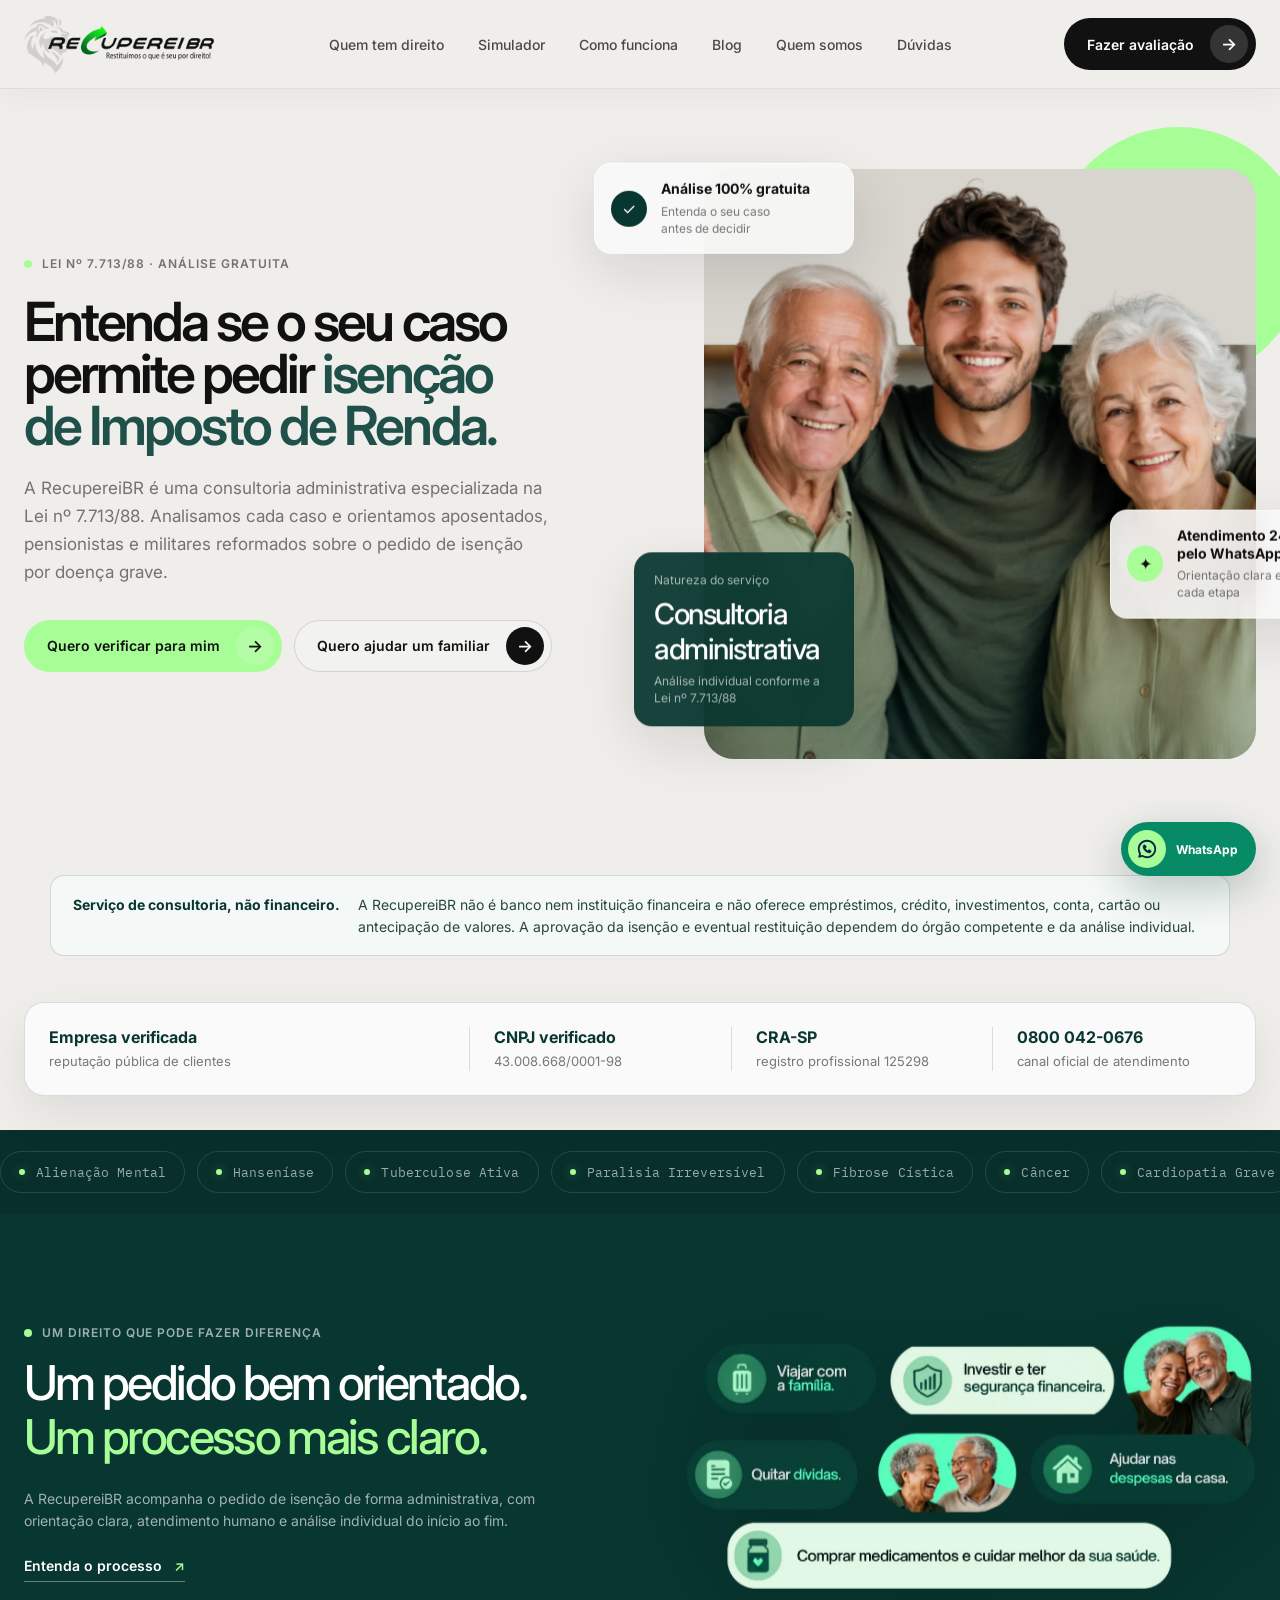
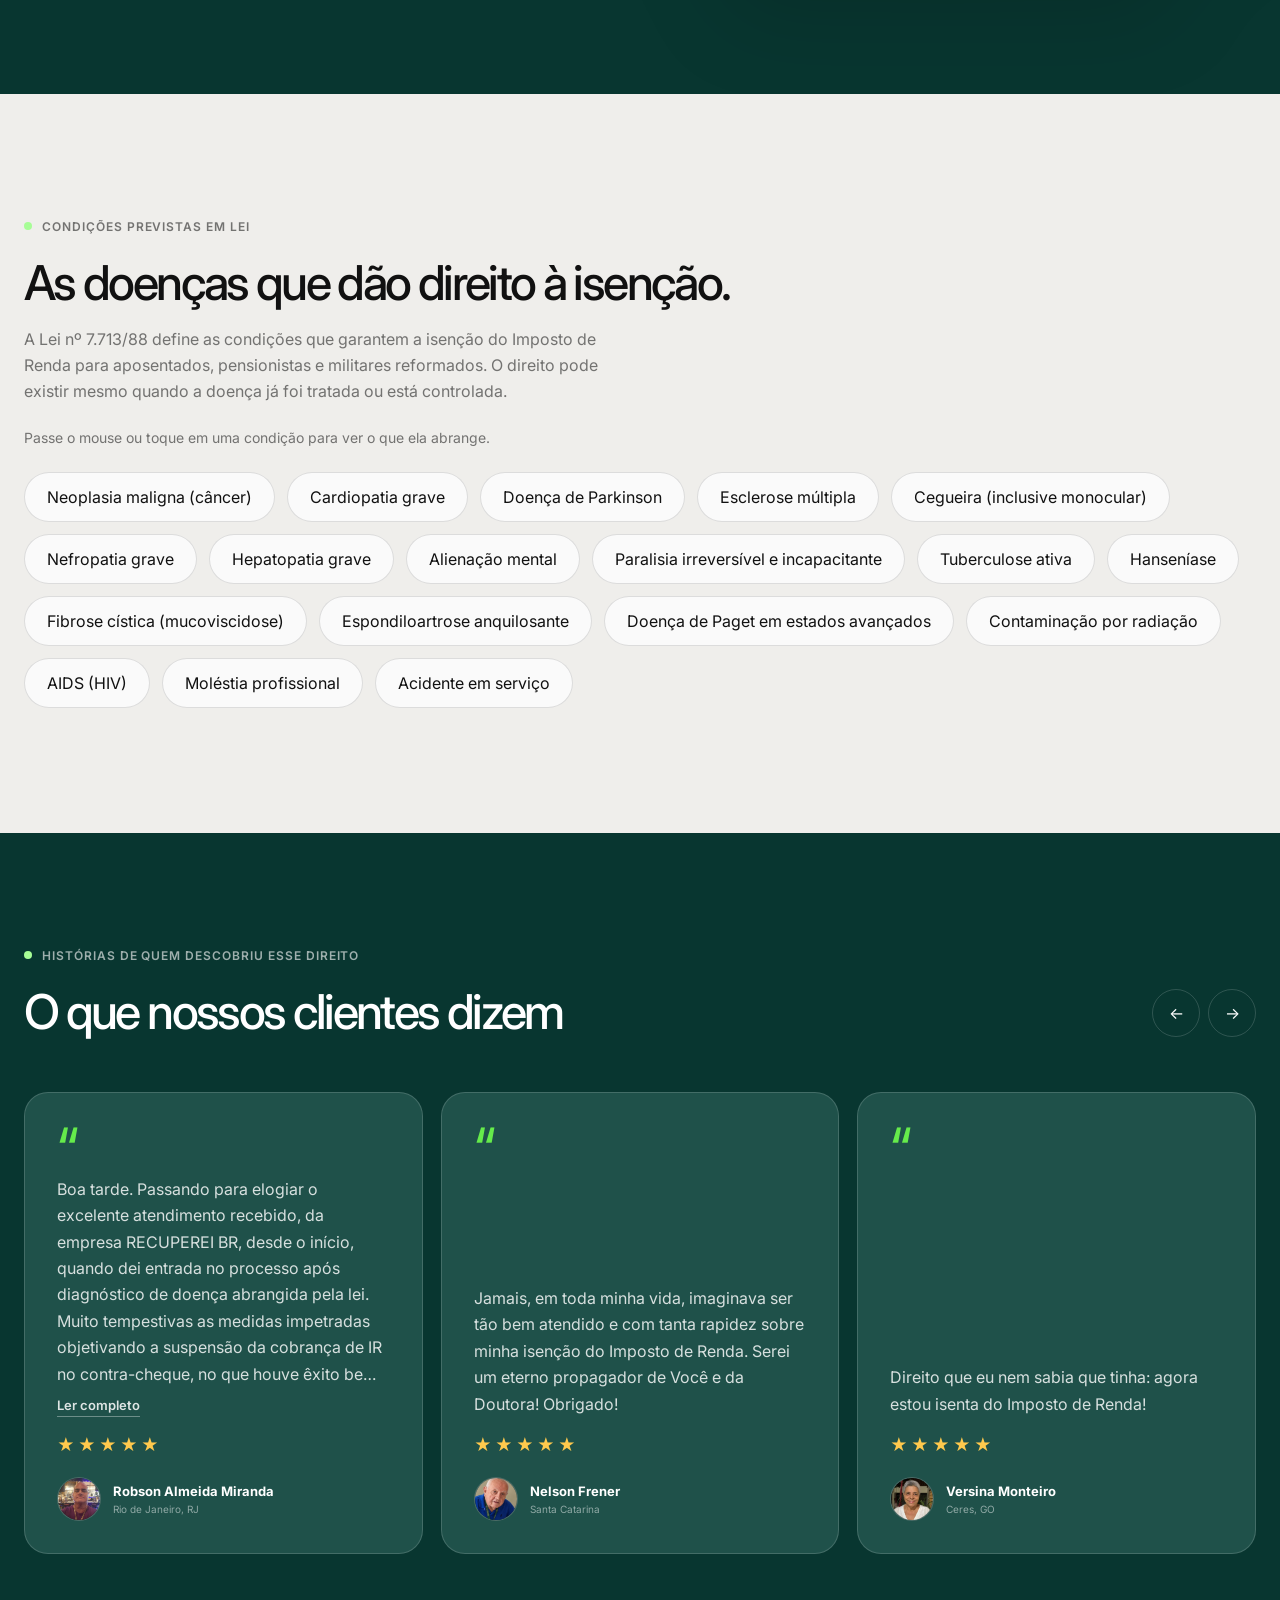
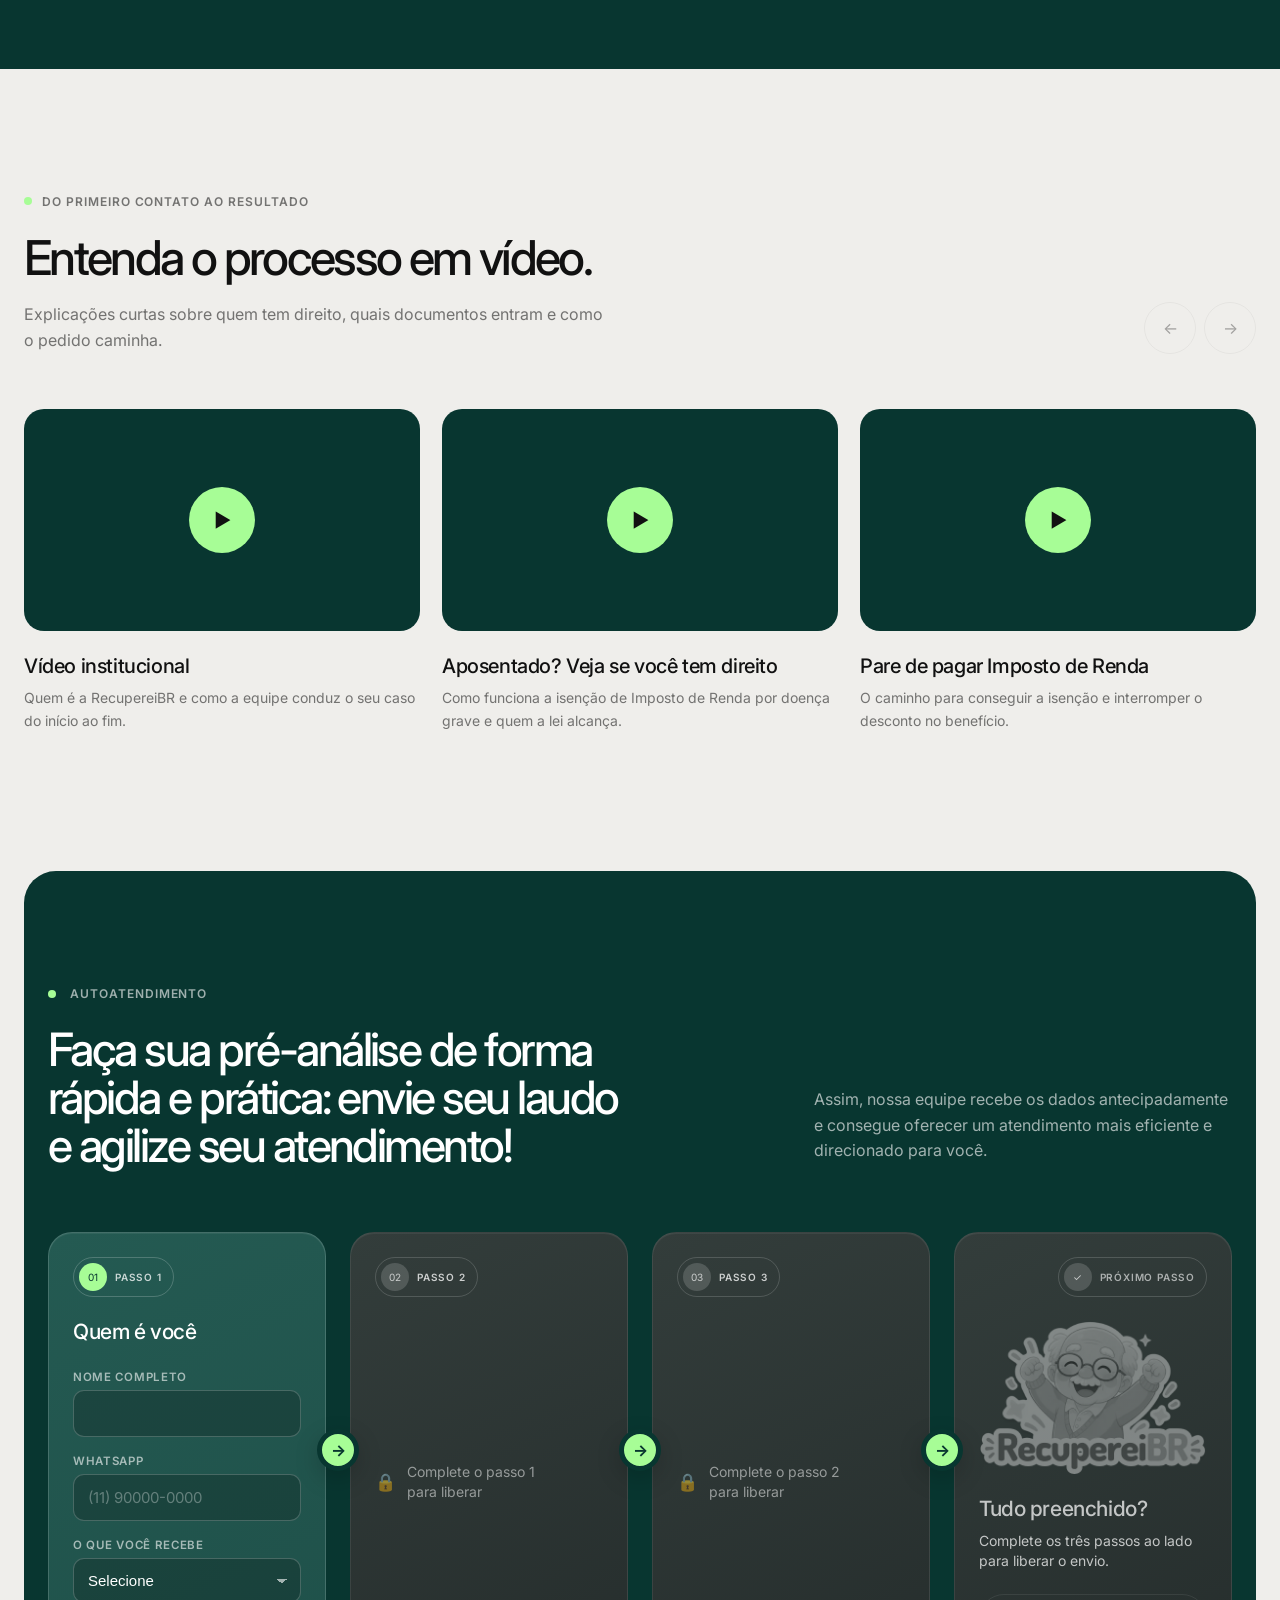
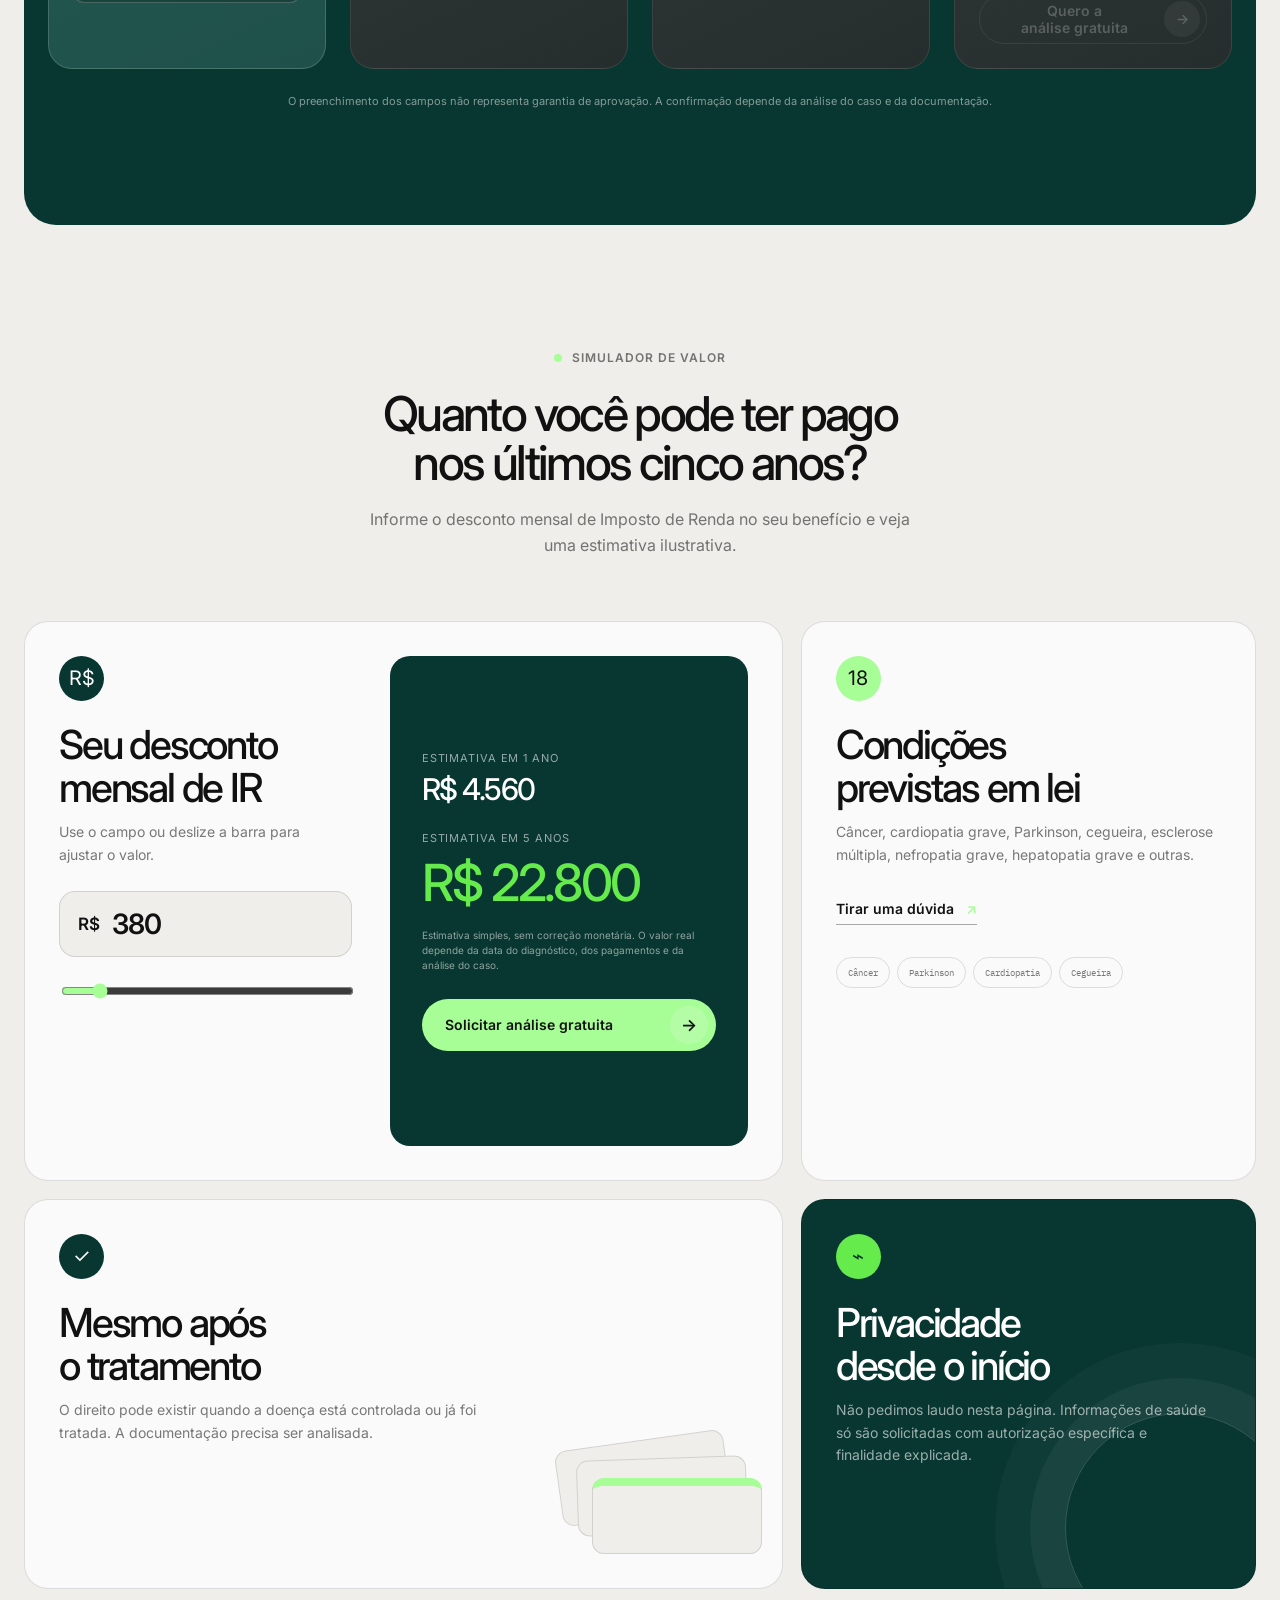
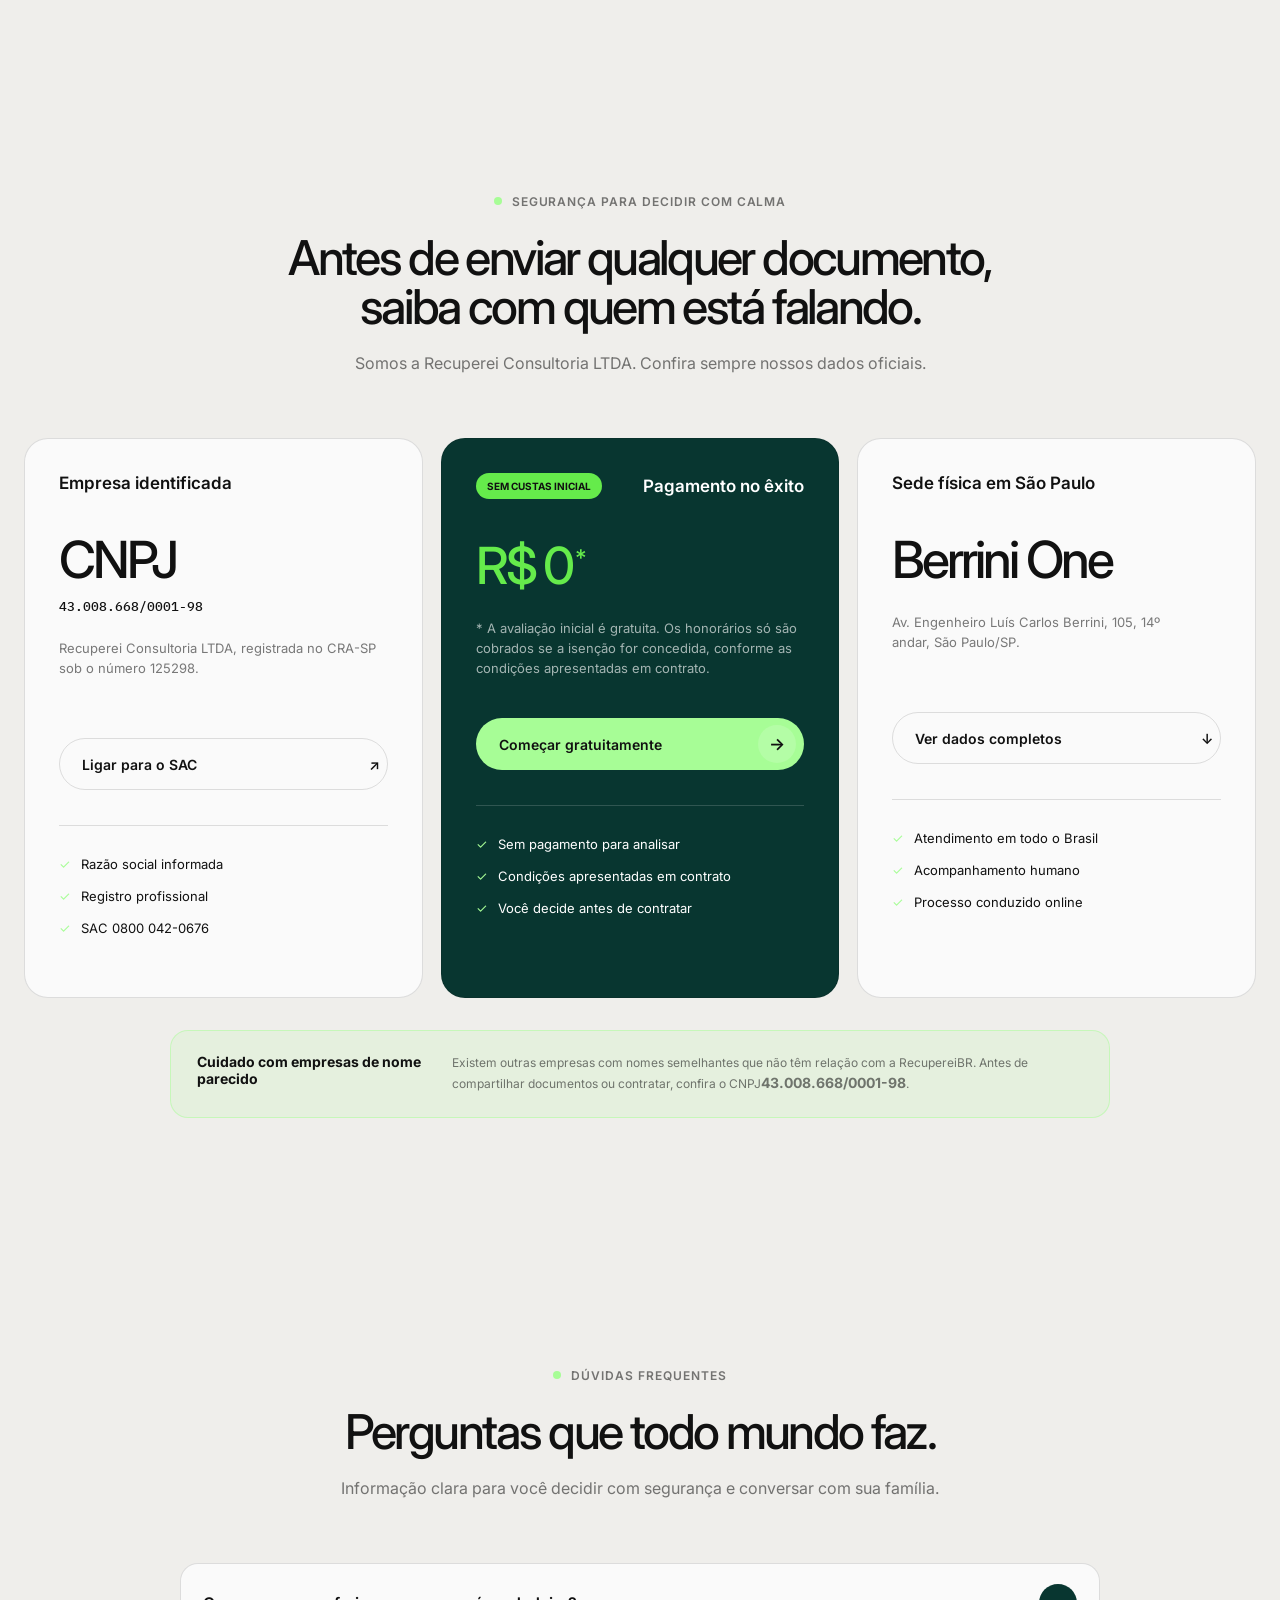
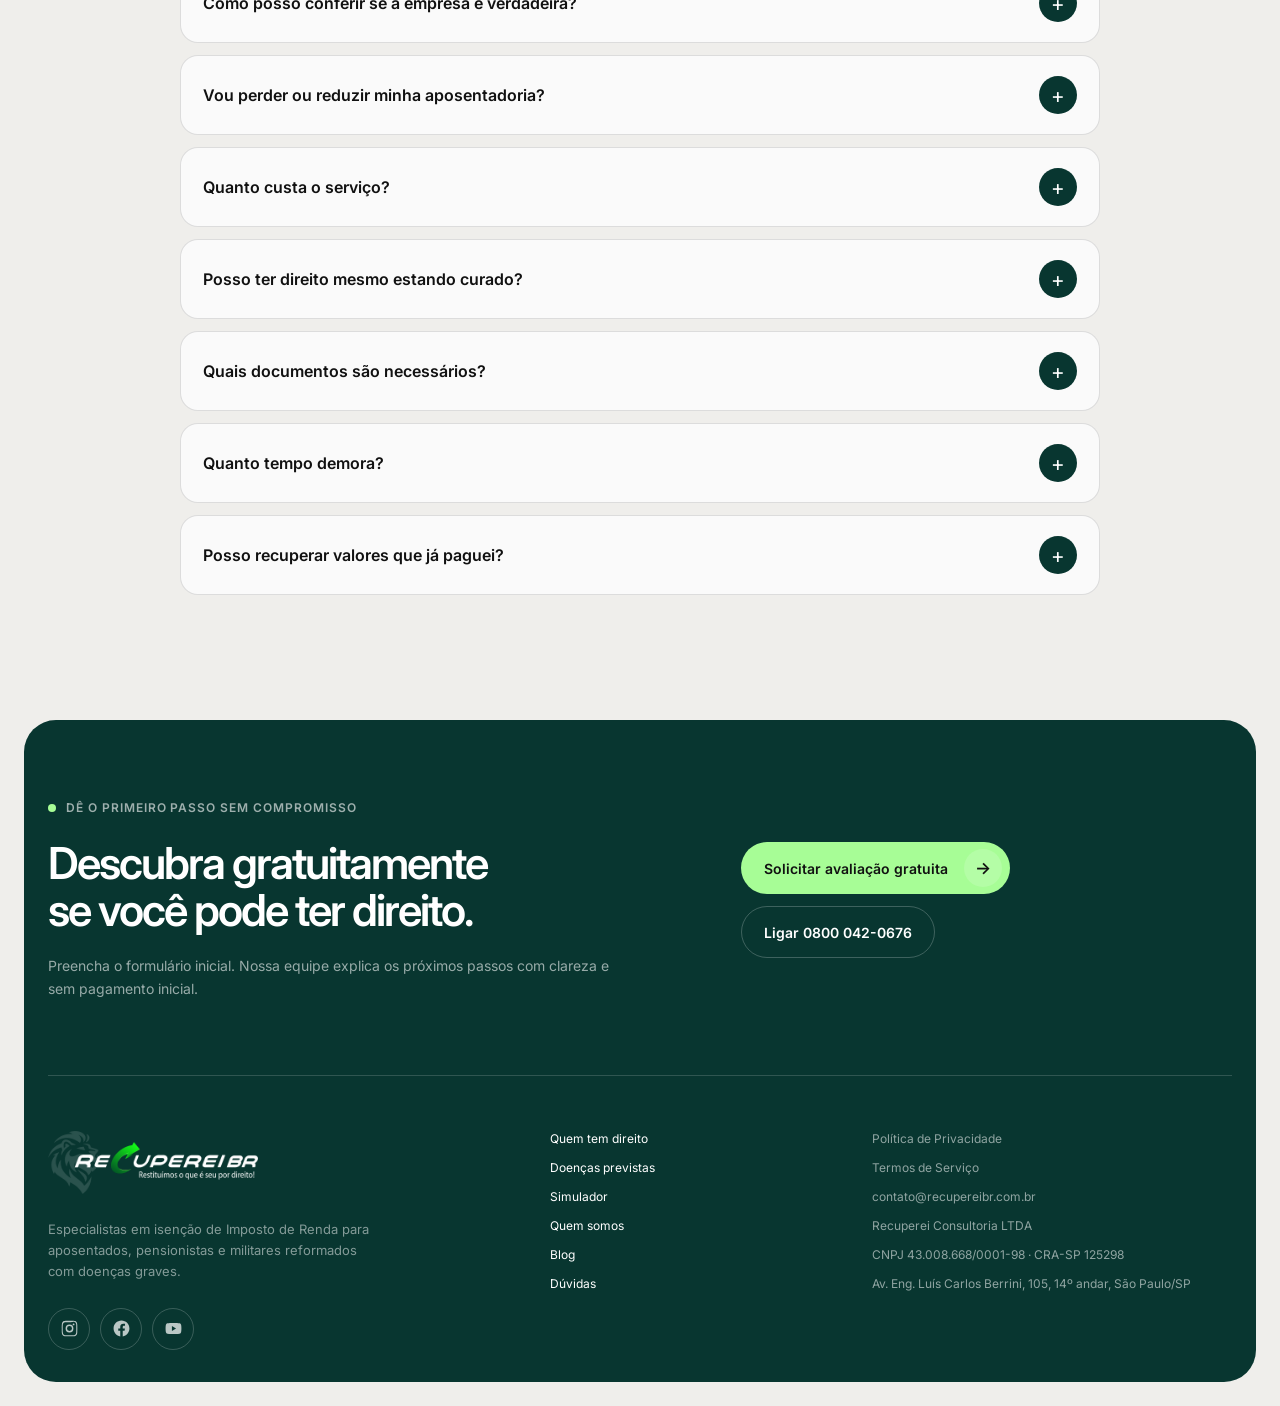
==== index.html @ dd057a46 "Valida anexos do pre-atendimento" ====
<!DOCTYPE html>
<html lang="pt-BR">
<head>
  <meta charset="UTF-8">
  <meta name="viewport" content="width=device-width, initial-scale=1.0">
  <meta name="description" content="Consultoria administrativa especializada na análise e condução de pedidos de isenção de Imposto de Renda por doença grave, conforme a Lei nº 7.713/88.">
  <title>RecupereiBR | Isenção de Imposto de Renda por doença grave</title>
  <script src="tracking.js"></script>
  <link rel="canonical" href="https://recupereibr.com.br/">
  <link rel="icon" href="favicon.ico" sizes="any">
  <link rel="icon" type="image/png" href="assets/favicon-512.png" sizes="512x512">
  <link rel="apple-touch-icon" href="assets/apple-touch-icon.png">
  <meta name="theme-color" content="#083630">
  <link rel="preconnect" href="https://fonts.googleapis.com">
  <link rel="preconnect" href="https://fonts.gstatic.com" crossorigin>
  <link href="https://fonts.googleapis.com/css2?family=IBM+Plex+Mono:wght@400;500&amp;family=Inter:wght@400;500;600;700&amp;display=swap" rel="stylesheet">
  <link rel="stylesheet" href="advisora.css">
  <link rel="stylesheet" href="efeitos.css">
  <link rel="stylesheet" href="footer.css">
  <script type="application/ld+json">
  {
    "@context": "https://schema.org",
    "@type": "ProfessionalService",
    "name": "RecupereiBR",
    "legalName": "Recuperei Consultoria LTDA",
    "url": "https://recupereibr.com.br/",
    "logo": "https://recupereibr.com.br/assets/recupereibr-logo.png",
    "description": "Consultoria administrativa especializada na análise e condução de pedidos de isenção de Imposto de Renda por doença grave.",
    "taxID": "43.008.668/0001-98",
    "telephone": "+55 800 042 0676",
    "email": "contato@recupereibr.com.br",
    "serviceType": "Consultoria administrativa para isenção tributária",
    "areaServed": "BR"
  }
  </script>
</head>
<body>
  <noscript><img height="1" width="1" style="display:none" alt=""
    src="https://www.facebook.com/tr?id=1069596948024447&amp;ev=PageView&amp;noscript=1"></noscript>
  <a class="skip-link" href="#conteudo">Pular para o conteúdo</a>

  <header class="site-header">
    <div class="nav-wrap">
      <a class="brand" href="#conteudo" aria-label="RecupereiBR, página inicial">
        <img class="header-logo" src="assets/recupereibr-logo.png" alt="RecupereiBR">
      </a>

      <button class="menu-button" type="button" aria-label="Abrir menu" aria-expanded="false" aria-controls="main-nav">
        <span></span><span></span>
      </button>

      <nav class="main-nav" id="main-nav" aria-label="Navegação principal">
        <a href="#direito">Quem tem direito</a>
        <a href="#simulador">Simulador</a>
        <a href="#como-funciona">Como funciona</a>
        <a href="/blog">Blog</a>
        <a href="/quem-somos">Quem somos</a>
        <a href="#faq">Dúvidas</a>
      </nav>

      <a class="button button-dark nav-cta" href="/avaliacao" data-track="cta_header">
        Fazer avaliação
        <span class="button-dot" aria-hidden="true">→</span>
      </a>
    </div>
  </header>

  <main id="conteudo">
    <section class="hero">
      <div class="hero-copy reveal" data-reveal-stagger style="--reveal-step:110ms">
        <p class="eyebrow"><span></span> Lei nº 7.713/88 · Análise gratuita</p>
        <h1>Entenda se o seu caso permite pedir <em>isenção de Imposto de Renda.</em></h1>
        <p class="hero-lead">A RecupereiBR é uma consultoria administrativa especializada na Lei nº 7.713/88. Analisamos cada caso e orientamos aposentados, pensionistas e militares reformados sobre o pedido de isenção por doença grave.</p>

        <div class="hero-actions">
          <a class="button button-orange" href="/avaliacao?origem=hero_titular" data-track="cta_hero_titular">
            Quero verificar para mim
            <span class="button-dot" aria-hidden="true">→</span>
          </a>
          <a class="button button-ghost" href="/simulacao" data-track="cta_hero_familiar">
            Quero ajudar um familiar
            <span class="button-dot dark" aria-hidden="true">→</span>
          </a>
        </div>
      </div>

      <div class="hero-visual reveal" data-reveal="right">
        <div class="orange-orbit" aria-hidden="true"></div>
        <div class="hero-photo">
          <img class="hero-family-photo" src="assets/hero-familia.webp" alt="Casal de idosos sorrindo ao lado de um familiar">
        </div>

        <div class="float-card analytics-card" data-parallax="-22">
          <span class="float-icon">✓</span>
          <div>
            <strong>Análise 100% gratuita</strong>
            <small>Entenda o seu caso antes de decidir</small>
          </div>
        </div>

        <div class="float-card transformation-card" data-parallax="26">
          <span class="float-icon orange">✦</span>
          <div>
            <strong>Atendimento 24h pelo WhatsApp</strong>
            <small>Orientação clara em cada etapa</small>
          </div>
        </div>

        <div class="expense-card hero-estimate-card" data-parallax="-16">
          <span class="estimate-label">Natureza do serviço</span>
          <strong>Consultoria administrativa</strong>
          <small>Análise individual conforme a Lei nº 7.713/88</small>
        </div>
      </div>
    </section>

    <aside class="service-clarification" aria-label="Esclarecimento sobre a natureza do serviço">
      <strong>Serviço de consultoria, não financeiro.</strong>
      <span>A RecupereiBR não é banco nem instituição financeira e não oferece empréstimos, crédito, investimentos, conta, cartão ou antecipação de valores. A aprovação da isenção e eventual restituição dependem do órgão competente e da análise individual.</span>
    </aside>

    <section class="home-trust-strip" aria-label="Segurança e condições do atendimento" data-reveal-stagger style="--reveal-step:80ms">
      <article class="trust-seal">
        <div class="trust-seal-copy">
          <strong>Empresa verificada</strong>
          <span>reputação pública de clientes</span>
        </div>
        <div id="ra-verified-seal"><script type="text/javascript" id="ra-embed-verified-seal" src="https://s3.amazonaws.com/raichu-beta/ra-verified/bundle.js" data-id="MTY2MTAzNjpyZWN1cGVyZWktYnI=" data-target="ra-verified-seal" data-model="horizontal_3"></script></div>
      </article>
      <article><strong>CNPJ verificado</strong><span>43.008.668/0001-98</span></article>
      <article><strong>CRA-SP</strong><span>registro profissional 125298</span></article>
      <article><strong>0800 042-0676</strong><span>canal oficial de atendimento</span></article>
    </section>

    <section class="condition-ticker" aria-label="Exemplos de condições previstas em lei">
      <div class="condition-ticker-track">
        <div class="condition-ticker-group" role="list">
          <span role="listitem">Alienação Mental</span>
          <span role="listitem">Hanseníase</span>
          <span role="listitem">Tuberculose Ativa</span>
          <span role="listitem">Paralisia Irreversível</span>
          <span role="listitem">Fibrose Cística</span>
          <span role="listitem">Câncer</span>
          <span role="listitem">Cardiopatia Grave</span>
          <span role="listitem">Parkinson</span>
          <span role="listitem">Cegueira</span>
          <span role="listitem">Esclerose Múltipla</span>
          <span role="listitem">Nefropatia Grave</span>
          <span role="listitem">Hepatopatia Grave</span>
          <span role="listitem">e outras condições previstas em lei</span>
        </div>
        <div class="condition-ticker-group" aria-hidden="true">
          <span>Alienação Mental</span>
          <span>Hanseníase</span>
          <span>Tuberculose Ativa</span>
          <span>Paralisia Irreversível</span>
          <span>Fibrose Cística</span>
          <span>Câncer</span>
          <span>Cardiopatia Grave</span>
          <span>Parkinson</span>
          <span>Cegueira</span>
          <span>Esclerose Múltipla</span>
          <span>Nefropatia Grave</span>
          <span>Hepatopatia Grave</span>
          <span>e outras condições previstas em lei</span>
        </div>
      </div>
    </section>

    <section class="statement" id="sobre">
      <div class="statement-copy reveal" data-reveal="left">
        <p class="eyebrow eyebrow-light"><span></span> Um direito que pode fazer diferença</p>
        <h2>Um pedido bem orientado.<br><em>Um processo mais claro.</em></h2>
        <p>A RecupereiBR acompanha o pedido de isenção de forma administrativa, com orientação clara, atendimento humano e análise individual do início ao fim.</p>
        <a class="text-link light" href="#como-funciona">Entenda o processo <span>↗</span></a>
      </div>
      <div class="statement-collage reveal" data-reveal="right">
        <img class="statement-feature-art" data-parallax="16" src="assets/beneficios-isencao.webp" alt="Ilustração sobre qualidade de vida e apoio à família após o reconhecimento do direito à isenção">
      </div>
    </section>

    <section class="section conditions-section" id="doencas">
      <div class="section-heading reveal" data-reveal="blur">
        <p class="eyebrow"><span></span> Condições previstas em lei</p>
        <h2>As doenças que dão direito à&nbsp;isenção.</h2>
        <p>A Lei nº 7.713/88 define as condições que garantem a isenção do Imposto de Renda para aposentados, pensionistas e militares reformados. O direito pode existir mesmo quando a doença já foi tratada ou está controlada.</p>
      </div>

      <p class="condition-pills-hint">Passe o mouse ou toque em uma condição para ver o que ela abrange.</p>

      <ul class="condition-pills reveal" data-reveal-stagger="scale" style="--reveal-step:38ms">
        <li>
          <button class="condition-pill" type="button" aria-describedby="cond-cancer">Neoplasia maligna (câncer)</button>
          <span class="condition-tip" id="cond-cancer" role="tooltip">Crescimento anormal de células com potencial de se espalhar pelo corpo. Mesmo com a doença controlada ou já curada pode haver direito à isenção (Súmula 587 do STJ).</span>
        </li>
        <li>
          <button class="condition-pill" type="button" aria-describedby="cond-cardiopatia">Cardiopatia grave</button>
          <span class="condition-tip" id="cond-cardiopatia" role="tooltip">Doença que reduz a capacidade funcional do coração. Entram casos como infarto, insuficiência cardíaca graus III e IV, doença isquêmica (CID I25), marca-passo, stent e ponte de safena ou mamária.</span>
        </li>
        <li>
          <button class="condition-pill" type="button" aria-describedby="cond-parkinson">Doença de Parkinson</button>
          <span class="condition-tip" id="cond-parkinson" role="tooltip">Distúrbio do sistema nervoso central que afeta o movimento, com tremores em repouso, rigidez muscular e lentidão dos movimentos (CID G20).</span>
        </li>
        <li>
          <button class="condition-pill" type="button" aria-describedby="cond-esclerose">Esclerose múltipla</button>
          <span class="condition-tip" id="cond-esclerose" role="tooltip">Doença autoimune que destrói a mielina do sistema nervoso central, causando fraqueza, dormência, problemas de visão e dificuldade de coordenação.</span>
        </li>
        <li>
          <button class="condition-pill" type="button" aria-describedby="cond-cegueira">Cegueira (inclusive monocular)</button>
          <span class="condition-tip" id="cond-cegueira" role="tooltip">Perda total da visão em um ou nos dois olhos. A lei considera cegueira a visão com até 5% de funcionalidade — acuidade visual 20/400 ou CID H54.4.</span>
        </li>
        <li>
          <button class="condition-pill" type="button" aria-describedby="cond-nefropatia">Nefropatia grave</button>
          <span class="condition-tip" id="cond-nefropatia" role="tooltip">Doença renal que leva de forma irreversível à insuficiência dos rins, com incapacidade para o trabalho ou risco de vida (CID N18). Quem faz hemodiálise se enquadra de forma objetiva.</span>
        </li>
        <li>
          <button class="condition-pill" type="button" aria-describedby="cond-hepatopatia">Hepatopatia grave</button>
          <span class="condition-tip" id="cond-hepatopatia" role="tooltip">Doença grave do fígado, que pode vir de hepatite, cirrose ou câncer hepático. Os diagnósticos contemplados são cirrose e hepatite C.</span>
        </li>
        <li>
          <button class="condition-pill" type="button" aria-describedby="cond-alienacao">Alienação mental</button>
          <span class="condition-tip" id="cond-alienacao" role="tooltip">Estado mental decorrente de doença psíquica que deteriora os processos cognitivos a ponto de a pessoa não conseguir gerir a própria vida (CID F29). Pode abranger Alzheimer, demência e esquizofrenia.</span>
        </li>
        <li>
          <button class="condition-pill" type="button" aria-describedby="cond-paralisia">Paralisia irreversível e incapacitante</button>
          <span class="condition-tip" id="cond-paralisia" role="tooltip">Perda permanente do movimento de partes do corpo, incluindo amputação, paraplegia e tetraplegia. É preciso laudo que ateste a incapacidade permanente e a irreversibilidade da lesão.</span>
        </li>
        <li>
          <button class="condition-pill" type="button" aria-describedby="cond-tuberculose">Tuberculose ativa</button>
          <span class="condition-tip" id="cond-tuberculose" role="tooltip">Infecção bacteriana que atinge principalmente os pulmões, mas também gânglios e pleura. A lei considera apenas enquanto a doença está ativa e transmissível.</span>
        </li>
        <li>
          <button class="condition-pill" type="button" aria-describedby="cond-hanseniase">Hanseníase</button>
          <span class="condition-tip" id="cond-hanseniase" role="tooltip">Doença infecciosa crônica que afeta a pele e os nervos periféricos, com perda de sensibilidade e deformidades (CID A30). Precisa estar ativa: casos já curados não se enquadram.</span>
        </li>
        <li>
          <button class="condition-pill" type="button" aria-describedby="cond-fibrose">Fibrose cística (mucoviscidose)</button>
          <span class="condition-tip" id="cond-fibrose" role="tooltip">Doença genética que produz secreções espessas nos pulmões e no pâncreas, com tosse crônica, infecções respiratórias e dificuldade para ganhar peso.</span>
        </li>
        <li>
          <button class="condition-pill" type="button" aria-describedby="cond-espondilo">Espondiloartrose anquilosante</button>
          <span class="condition-tip" id="cond-espondilo" role="tooltip">Doença inflamatória crônica que funde as articulações da coluna, com dor nas costas, rigidez matinal e perda de mobilidade (CID M45). Precisa ser anquilosante para se enquadrar.</span>
        </li>
        <li>
          <button class="condition-pill" type="button" aria-describedby="cond-paget">Doença de Paget em estados avançados</button>
          <span class="condition-tip" id="cond-paget" role="tooltip">Remodelação óssea anormal que deixa os ossos frágeis e deformados, com dor e fraturas frequentes. Só é considerada em estados avançados (osteíte deformante).</span>
        </li>
        <li>
          <button class="condition-pill" type="button" aria-describedby="cond-radiacao">Contaminação por radiação</button>
          <span class="condition-tip" id="cond-radiacao" role="tooltip">Exposição a níveis perigosos de radiação ionizante, como no acidente com o césio-137. Não precisa ter sido causada especificamente pelo césio-137.</span>
        </li>
        <li>
          <button class="condition-pill" type="button" aria-describedby="cond-aids">AIDS (HIV)</button>
          <span class="condition-tip" id="cond-aids" role="tooltip">Síndrome da imunodeficiência adquirida, causada pelo vírus HIV, que compromete o sistema imunológico. Vale mesmo com carga viral indetectável, desde que haja laudo com CID B24.</span>
        </li>
        <li>
          <button class="condition-pill" type="button" aria-describedby="cond-molestia">Moléstia profissional</button>
          <span class="condition-tip" id="cond-molestia" role="tooltip">Doença desencadeada ou agravada pelo trabalho exercido, como LER/DORT, túnel do carpo, surdez, rouquidão, depressão e burnout ocupacionais. É preciso laudo ligando a doença à atividade.</span>
        </li>
        <li>
          <button class="condition-pill" type="button" aria-describedby="cond-acidente">Acidente em serviço</button>
          <span class="condition-tip" id="cond-acidente" role="tooltip">Lesão ocorrida durante o exercício da atividade profissional, com aposentadoria por invalidez decorrente do acidente. É preciso laudo médico atestando o nexo com a atividade exercida.</span>
        </li>
      </ul>
    </section>

    <section class="testimonial-section" id="depoimentos">
      <div class="testimonial-heading reveal" data-reveal="blur">
        <div>
          <p class="eyebrow eyebrow-light"><span></span> Histórias de quem descobriu esse direito</p>
          <h2>O que nossos clientes dizem</h2>
        </div>
        <div class="testimonial-controls">
          <button type="button" id="testimonial-prev" aria-label="Depoimento anterior">←</button>
          <button type="button" id="testimonial-next" aria-label="Próximo depoimento">→</button>
        </div>
      </div>

      <div class="testimonial-window reveal">
        <div class="testimonial-track" id="testimonial-track" data-reveal-stagger style="--reveal-step:110ms">
          <article class="testimonial-card">
            <div class="quote-mark">“</div>
            <p class="testimonial-text">Boa tarde. Passando para elogiar o excelente atendimento recebido, da empresa RECUPEREI BR, desde o início, quando dei entrada no processo após diagnóstico de doença abrangida pela lei. Muito tempestivas as medidas impetradas objetivando a suspensão da cobrança de IR no contra-cheque, no que houve êxito bem rapidamente. Na continuidade, após ter recebido o feedback quanto ao desfecho/despacho conclusivo, estão sendo tomadas as medidas objetivando o pagamento de valores retroativos à data do meu diagnóstico da doença que motivou o enquadramento do pleito à legislação vigente. Estou no aguardo dessa etapa com ótima expectativa, diante da firmeza com que o processo vem sendo conduzido. Recomendo a empresa para todos aqueles que necessitarem desse tipo de assessoria, prestada com assertividade, tempestividade e excelência.</p>
            <button class="testimonial-more" type="button" hidden>Ler completo</button>
            <div class="testimonial-rating" role="img" aria-label="Avaliação de 5 estrelas de 5">★★★★★</div>
            <div class="testimonial-person">
              <img class="person-avatar" src="assets/depoimento-robson.png" alt="Robson Almeida Miranda" width="44" height="44" loading="lazy" decoding="async">
              <div><strong>Robson Almeida Miranda</strong><small>Rio de Janeiro, RJ</small></div>
            </div>
          </article>
          <article class="testimonial-card">
            <div class="quote-mark">“</div>
            <p class="testimonial-text">Jamais, em toda minha vida, imaginava ser tão bem atendido e com tanta rapidez sobre minha isenção do Imposto de Renda. Serei um eterno propagador de Você e da Doutora! Obrigado!</p>
            <button class="testimonial-more" type="button" hidden>Ler completo</button>
            <div class="testimonial-rating" role="img" aria-label="Avaliação de 5 estrelas de 5">★★★★★</div>
            <div class="testimonial-person">
              <img class="person-avatar" src="assets/depoimento-nelson.png" alt="Nelson Frener" width="44" height="44" loading="lazy" decoding="async">
              <div><strong>Nelson Frener</strong><small>Santa Catarina</small></div>
            </div>
          </article>
          <article class="testimonial-card">
            <div class="quote-mark">“</div>
            <p class="testimonial-text">Direito que eu nem sabia que tinha: agora estou isenta do Imposto de Renda!</p>
            <button class="testimonial-more" type="button" hidden>Ler completo</button>
            <div class="testimonial-rating" role="img" aria-label="Avaliação de 5 estrelas de 5">★★★★★</div>
            <div class="testimonial-person">
              <img class="person-avatar" src="assets/depoimento-versina.png" alt="Versina Monteiro" width="44" height="44" loading="lazy" decoding="async">
              <div><strong>Versina Monteiro</strong><small>Ceres, GO</small></div>
            </div>
          </article>
        </div>
      </div>
    </section>

    <!-- Para adicionar um vídeo: duplique um card e troque o data-youtube-id pelo id do YouTube
         (o trecho depois de v= na URL). A miniatura é montada a partir dele, sem segundo lugar para editar. -->
    <section class="section video-section" id="como-funciona">
      <div class="video-heading reveal" data-reveal="blur">
        <div>
          <p class="eyebrow"><span></span> Do primeiro contato ao resultado</p>
          <h2>Entenda o processo em&nbsp;vídeo.</h2>
          <p>Explicações curtas sobre quem tem direito, quais documentos entram e como o pedido caminha.</p>
        </div>
        <div class="video-controls">
          <button type="button" id="video-prev" aria-label="Vídeo anterior">←</button>
          <button type="button" id="video-next" aria-label="Próximo vídeo">→</button>
        </div>
      </div>

      <div class="video-window reveal">
        <div class="video-track" id="video-track" data-reveal-stagger="scale" style="--reveal-step:110ms">
          <article class="video-card">
            <button class="video-thumb" type="button" data-youtube-id="XrRykpHp1CQ" data-video-title="Vídeo institucional - RecupereiBR" aria-label="Assistir ao vídeo: Vídeo institucional da RecupereiBR">
              <span class="video-play" aria-hidden="true">▶</span>
            </button>
            <h3>Vídeo institucional</h3>
            <p>Quem é a RecupereiBR e como a equipe conduz o seu caso do início ao fim.</p>
          </article>

          <article class="video-card">
            <button class="video-thumb" type="button" data-youtube-id="Hmt4yIj40c8" data-video-title="Aposentado? Descubra como ter isenção de Imposto de Renda por doença grave" aria-label="Assistir ao vídeo: Aposentado? Descubra como ter isenção de Imposto de Renda por doença grave">
              <span class="video-play" aria-hidden="true">▶</span>
            </button>
            <h3>Aposentado? Veja se você tem direito</h3>
            <p>Como funciona a isenção de Imposto de Renda por doença grave e quem a lei alcança.</p>
          </article>

          <article class="video-card">
            <button class="video-thumb" type="button" data-youtube-id="fLl0oEaSVKA" data-video-title="Pare de pagar Imposto de Renda: como aposentados podem conseguir isenção por doença grave" aria-label="Assistir ao vídeo: Pare de pagar Imposto de Renda, como aposentados podem conseguir isenção por doença grave">
              <span class="video-play" aria-hidden="true">▶</span>
            </button>
            <h3>Pare de pagar Imposto de Renda</h3>
            <p>O caminho para conseguir a isenção e interromper o desconto no benefício.</p>
          </article>
        </div>
      </div>
    </section>

    <section class="impact-section" id="direito">
      <div class="impact-heading reveal" data-reveal="blur">
        <div>
          <p class="eyebrow eyebrow-light"><span></span> Autoatendimento</p>
          <h2>Faça sua pré-análise de forma rápida e prática: envie seu laudo e agilize seu&nbsp;atendimento!</h2>
        </div>
        <p>Assim, nossa equipe recebe os dados antecipadamente e consegue oferecer um atendimento mais eficiente e direcionado para você.</p>
      </div>

      <!-- data-endpoint: URL que recebe o formulário (multipart/form-data, por causa dos anexos).
           Pode ser definida aqui ou em window.RECUPEREIBR_SELFSERVICE_ENDPOINT. -->
      <form class="impact-grid eligibility-grid selfservice-form" id="selfservice-form" data-endpoint="https://webhook.eversync.space/webhook/f48d604b-f410-4be3-a20b-4d8bbcb1523e" novalidate data-reveal-stagger style="--reveal-step:110ms">
        <article class="impact-card selfservice-card reveal" data-step="1">
          <div class="step-label"><span>01</span><strong>Passo 1</strong></div>
          <div class="selfservice-body">
            <h4>Quem é você</h4>

            <label class="field">
              <span>Nome completo</span>
              <input type="text" name="name" autocomplete="name" required>
            </label>

            <label class="field">
              <span>WhatsApp</span>
              <input type="tel" name="phone" inputmode="tel" autocomplete="tel" placeholder="(11) 90000-0000" required>
            </label>

            <label class="field">
              <span>O que você recebe</span>
              <select name="benefit" required>
                <option value="">Selecione</option>
                <option value="Aposentadoria">Aposentado</option>
                <option value="Pensão">Pensionista</option>
                <option value="Previdência privada">Beneficiário de previdência privada</option>
              </select>
            </label>
          </div>
        </article>

        <article class="impact-card selfservice-card reveal" data-step="2" data-locked="true">
          <div class="step-label"><span>02</span><strong>Passo 2</strong></div>
          <p class="step-lock"><span aria-hidden="true">🔒</span> Complete o passo 1 para liberar</p>
          <div class="selfservice-body">
            <h4>Quanto é descontado</h4>
            <p class="field-help">Veja no seu holerite o valor de Imposto de Renda descontado todo mês.</p>

            <label class="field">
              <span>Desconto mensal de IR</span>
              <div class="field-currency">
                <i aria-hidden="true">R$</i>
                <input type="text" name="monthlyIr" inputmode="numeric" placeholder="900" required>
              </div>
            </label>

            <p class="field-note" id="selfservice-estimate">Em cinco anos, isso representa cerca de <strong>R$ 0</strong>.</p>
          </div>
        </article>

        <article class="impact-card selfservice-card reveal" data-step="3" data-locked="true">
          <div class="step-label"><span>03</span><strong>Passo 3</strong></div>
          <p class="step-lock"><span aria-hidden="true">🔒</span> Complete o passo 2 para liberar</p>
          <div class="selfservice-body">
            <h4>Exames e laudos</h4>
            <p class="field-help">Anexe laudos ou exames com o CID para o especialista analisar o enquadramento.</p>

            <label class="field field-file">
              <span>Anexar arquivos</span>
              <input type="file" name="documents" accept=".pdf,.jpg,.jpeg,.png,.heic" multiple required>
              <em id="selfservice-files">PDF, JPG, PNG ou HEIC · até 5 arquivos e 15 MB no total</em>
            </label>

            <label class="field-consent">
              <input type="checkbox" name="healthConsent" required>
              <span>Autorizo a RecupereiBR a receber e analisar meus dados de saúde para avaliar o direito à isenção, conforme a <a href="/privacidade" target="_blank" rel="noopener">Política de Privacidade</a>.</span>
            </label>
          </div>
        </article>

        <article class="impact-card impact-orange eligibility-cta selfservice-cta reveal" data-step="4" data-locked="true">
          <div class="step-label step-label-final"><span>✓</span><strong>Próximo passo</strong></div>
          <img class="selfservice-mascot" src="assets/mascote-recupereibr.webp" alt="" aria-hidden="true">
          <div>
            <h4>Tudo preenchido?</h4>
            <p id="selfservice-cta-text">Complete os três passos ao lado para liberar o envio.</p>
            <button class="text-link selfservice-submit" type="submit" disabled>Quero a análise gratuita <span>→</span></button>
            <p class="form-message" id="selfservice-message" role="status" aria-live="polite"></p>
          </div>
        </article>
      </form>
      <p class="eligibility-note reveal">O preenchimento dos campos não representa garantia de aprovação. A confirmação depende da análise do caso e da documentação.</p>
    </section>

    <section class="section feature-section" id="simulador">
      <div class="section-heading centered reveal">
        <p class="eyebrow"><span></span> Simulador de valor</p>
        <h2>Quanto você pode ter pago nos últimos cinco anos?</h2>
        <p>Informe o desconto mensal de Imposto de Renda no seu benefício e veja uma estimativa ilustrativa.</p>
      </div>

      <div class="feature-grid recuperei-feature-grid" data-reveal-stagger="scale" style="--reveal-step:100ms">
        <article class="feature-card feature-large simulator-card reveal">
          <div class="feature-copy">
            <span class="feature-icon">R$</span>
            <h3>Seu desconto mensal de IR</h3>
            <p>Use o campo ou deslize a barra para ajustar o valor.</p>
            <label class="simulator-input-wrap" for="simulator-input">
              <span>R$</span>
              <input id="simulator-input" type="text" inputmode="numeric" value="380" aria-describedby="simulator-note">
            </label>
            <input class="simulator-range" id="simulator-range" type="range" min="50" max="3000" step="10" value="380" aria-label="Ajustar valor mensal do Imposto de Renda">
          </div>
          <div class="simulator-result">
            <span>Estimativa em 1 ano</span>
            <strong id="estimate-one-year">R$ 4.560</strong>
            <span>Estimativa em 5 anos</span>
            <strong class="estimate-main" id="estimate-five-years">R$ 22.800</strong>
            <small id="simulator-note">Estimativa simples, sem correção monetária. O valor real depende da data do diagnóstico, dos pagamentos e da análise do caso.</small>
            <a class="button button-orange button-full" id="simulator-whatsapp" href="/avaliacao">Solicitar análise gratuita <span class="button-dot" aria-hidden="true">→</span></a>
          </div>
        </article>

        <article class="feature-card diseases-card reveal">
          <span class="feature-icon orange-icon">18</span>
          <h3>Condições previstas em lei</h3>
          <p>Câncer, cardiopatia grave, Parkinson, cegueira, esclerose múltipla, nefropatia grave, hepatopatia grave e outras.</p>
          <a class="text-link" href="#faq">Tirar uma dúvida <span>↗</span></a>
          <div class="disease-tags" aria-hidden="true">
            <span>Câncer</span><span>Parkinson</span><span>Cardiopatia</span><span>Cegueira</span>
          </div>
        </article>

        <article class="feature-card reveal">
          <span class="feature-icon">✓</span>
          <h3>Mesmo após o tratamento</h3>
          <p>O direito pode existir quando a doença está controlada ou já foi tratada. A documentação precisa ser analisada.</p>
          <div class="report-stack" aria-hidden="true"><i></i><i></i><i></i></div>
        </article>

        <article class="feature-card feature-dark reveal">
          <span class="feature-icon">⌁</span>
          <h3>Privacidade desde o início</h3>
          <p>Não pedimos laudo nesta página. Informações de saúde só são solicitadas com autorização específica e finalidade explicada.</p>
          <div class="security-wave" aria-hidden="true"></div>
        </article>
      </div>
    </section>

    <section class="section pricing-section trust-section" id="confianca">
      <div class="section-heading centered reveal">
        <p class="eyebrow"><span></span> Segurança para decidir com calma</p>
        <h2>Antes de enviar qualquer documento, saiba com quem está falando.</h2>
        <p>Somos a Recuperei Consultoria LTDA. Confira sempre nossos dados oficiais.</p>
      </div>

      <div class="pricing-grid trust-grid" data-reveal-stagger style="--reveal-step:110ms">
        <article class="price-card reveal">
          <p class="plan-name">Empresa identificada</p>
          <div class="trust-number">CNPJ</div>
          <strong class="credential-value">43.008.668/0001-98</strong>
          <p class="plan-desc">Recuperei Consultoria LTDA, registrada no CRA-SP sob o número 125298.</p>
          <a class="button button-outline-full" href="tel:08000420676">Ligar para o SAC <span>↗</span></a>
          <ul>
            <li>Razão social informada</li>
            <li>Registro profissional</li>
            <li>SAC 0800 042-0676</li>
          </ul>
        </article>

        <article class="price-card featured reveal">
          <div class="featured-card-heading">
            <div class="popular">Sem custas inicial</div>
            <p class="plan-name">Pagamento no êxito</p>
          </div>
          <div class="trust-number">R$ 0<sup>*</sup></div>
          <p class="plan-desc"><span aria-hidden="true">* </span>A avaliação inicial é gratuita. Os honorários só são cobrados se a isenção for concedida, conforme as condições apresentadas em contrato.</p>
          <a class="button button-orange button-full" href="/avaliacao">Começar gratuitamente <span class="button-dot" aria-hidden="true">→</span></a>
          <ul>
            <li>Sem pagamento para analisar</li>
            <li>Condições apresentadas em contrato</li>
            <li>Você decide antes de contratar</li>
          </ul>
        </article>

        <article class="price-card reveal">
          <p class="plan-name">Sede física em São Paulo</p>
          <div class="trust-number">Berrini One</div>
          <p class="plan-desc">Av. Engenheiro Luís Carlos Berrini, 105, 14º andar, São Paulo/SP.</p>
          <a class="button button-outline-full" href="#rodape">Ver dados completos <span>↓</span></a>
          <ul>
            <li>Atendimento em todo o Brasil</li>
            <li>Acompanhamento humano</li>
            <li>Processo conduzido online</li>
          </ul>
        </article>
      </div>

      <aside class="name-alert reveal">
        <strong>Cuidado com empresas de nome parecido</strong>
        <p>Existem outras empresas com nomes semelhantes que não têm relação com a RecupereiBR. Antes de compartilhar documentos ou contratar, confira o CNPJ <strong>43.008.668/0001-98</strong>.</p>
      </aside>
    </section>

    <section class="section faq-section" id="faq">
      <div class="section-heading centered reveal">
        <p class="eyebrow"><span></span> Dúvidas frequentes</p>
        <h2>Perguntas que todo mundo faz.</h2>
        <p>Informação clara para você decidir com segurança e conversar com sua família.</p>
      </div>

      <div class="faq-list reveal" data-reveal-stagger style="--reveal-step:60ms">
        <details class="faq-item">
          <summary>Como posso conferir se a empresa é verdadeira? <span>+</span></summary>
          <p>A RecupereiBR é a Recuperei Consultoria LTDA, CNPJ 43.008.668/0001-98, registrada no CRA-SP sob o nº 125298 e com sede física na Av. Berrini, em São Paulo. A avaliação inicial é gratuita.</p>
        </details>
        <details class="faq-item">
          <summary>Vou perder ou reduzir minha aposentadoria? <span>+</span></summary>
          <p>Não. A isenção altera somente a cobrança do Imposto de Renda sobre o benefício elegível. O valor bruto da aposentadoria, pensão ou reforma não é reduzido por causa do pedido.</p>
        </details>
        <details class="faq-item">
          <summary>Quanto custa o serviço? <span>+</span></summary>
          <p>A avaliação inicial é gratuita. Os honorários só são cobrados se a isenção for concedida, e todas as condições são apresentadas em contrato antes da contratação.</p>
        </details>
        <details class="faq-item">
          <summary>Posso ter direito mesmo estando curado? <span>+</span></summary>
          <p>Pode. Há entendimento do STJ de que o direito pode permanecer mesmo quando a doença está controlada ou já foi tratada. Cada caso e sua documentação precisam ser analisados.</p>
        </details>
        <details class="faq-item">
          <summary>Quais documentos são necessários? <span>+</span></summary>
          <p>Em geral, são analisados laudo médico, comprovante de aposentadoria ou pensão e documentos pessoais. A equipe explica cada etapa e só solicita informações de saúde com autorização específica.</p>
        </details>
        <details class="faq-item">
          <summary>Quanto tempo demora? <span>+</span></summary>
          <p>O prazo depende do órgão responsável e das características de cada caso. Por isso, não prometemos uma data exata. A equipe acompanha o processo e mantém você informado.</p>
        </details>
        <details class="faq-item">
          <summary>Posso recuperar valores que já paguei? <span>+</span></summary>
          <p>Pode haver restituição dos valores pagos indevidamente nos últimos cinco anos. O período e o valor dependem da data do diagnóstico, dos pagamentos realizados e da análise individual.</p>
        </details>
      </div>
    </section>
  </main>

  <footer class="site-footer" id="contato">
    <div class="footer-cta">
      <div>
        <p class="footer-eyebrow"><span></span> Dê o primeiro passo sem compromisso</p>
        <h2>Descubra gratuitamente se você pode ter direito.</h2>
        <p>Preencha o formulário inicial. Nossa equipe explica os próximos passos com clareza e sem pagamento inicial.</p>
      </div>
      <div class="footer-actions">
        <a class="footer-button footer-button-primary" href="/avaliacao">Solicitar avaliação gratuita <i aria-hidden="true">&rarr;</i></a>
        <a class="footer-button footer-button-ghost" href="tel:08000420676">Ligar 0800 042-0676</a>
      </div>
    </div>

    <div class="footer-bottom" id="rodape">
      <div>
        <a class="footer-brand" href="/" aria-label="RecupereiBR, página inicial">
          <img class="footer-logo" src="assets/recupereibr-logo-white.png" alt="RecupereiBR">
        </a>
        <p>Especialistas em isenção de Imposto de Renda para aposentados, pensionistas e militares reformados com doenças graves.</p>
        <ul class="footer-social" aria-label="Redes sociais da RecupereiBR">
          <li>
            <a href="https://www.instagram.com/recupereibroficial/" target="_blank" rel="noopener noreferrer" aria-label="Instagram da RecupereiBR (abre em nova aba)">
              <svg viewBox="0 0 24 24" aria-hidden="true" focusable="false"><path d="M12 2.2c3.2 0 3.6 0 4.9.07 1.17.05 1.8.25 2.23.41.56.22.96.48 1.38.9.42.42.68.82.9 1.38.16.42.36 1.06.41 2.23.06 1.27.07 1.65.07 4.86s0 3.6-.07 4.86c-.05 1.17-.25 1.8-.41 2.23-.22.56-.48.96-.9 1.38-.42.42-.82.68-1.38.9-.42.16-1.06.36-2.23.41-1.27.06-1.65.07-4.86.07s-3.6 0-4.86-.07c-1.17-.05-1.8-.25-2.23-.41a3.7 3.7 0 0 1-1.38-.9 3.7 3.7 0 0 1-.9-1.38c-.16-.42-.36-1.06-.41-2.23C2.21 15.6 2.2 15.2 2.2 12s0-3.6.07-4.86c.05-1.17.25-1.8.41-2.23.22-.56.48-.96.9-1.38.42-.42.82-.68 1.38-.9.42-.16 1.06-.36 2.23-.41C8.45 2.21 8.83 2.2 12 2.2Zm0 1.8c-3.15 0-3.5 0-4.74.07-.9.04-1.38.19-1.7.31-.43.17-.73.37-1.05.69-.32.32-.52.62-.69 1.05-.12.32-.27.8-.31 1.7C3.44 8.5 3.43 8.85 3.43 12s0 3.5.08 4.74c.4.9.19 1.38.31 1.7.17.43.37.73.69 1.05.32.32.62.52 1.05.69.32.12.8.27 1.7.31 1.24.06 1.6.07 4.74.07s3.5 0 4.74-.07c.9-.04 1.38-.19 1.7-.31.43-.17.73-.37 1.05-.69.32-.32.52-.62.69-1.05.12-.32.27-.8.31-1.7.06-1.24.07-1.6.07-4.74s0-3.5-.07-4.74c-.04-.9-.19-1.38-.31-1.7a2.8 2.8 0 0 0-.69-1.05 2.8 2.8 0 0 0-1.05-.69c-.32-.12-.8-.27-1.7-.31C15.5 4 15.15 4 12 4Zm0 3.06a4.94 4.94 0 1 1 0 9.88 4.94 4.94 0 0 1 0-9.88Zm0 1.8a3.14 3.14 0 1 0 0 6.28 3.14 3.14 0 0 0 0-6.28Zm5.14-3.2a1.15 1.15 0 1 1 0 2.3 1.15 1.15 0 0 1 0-2.3Z"/></svg>
            </a>
          </li>
          <li>
            <a href="https://www.facebook.com/people/Recuperei-Br/61566419790726/" target="_blank" rel="noopener noreferrer" aria-label="Facebook da RecupereiBR (abre em nova aba)">
              <svg viewBox="0 0 24 24" aria-hidden="true" focusable="false"><path d="M22 12.06C22 6.5 17.52 2 12 2S2 6.5 2 12.06c0 5.02 3.66 9.18 8.44 9.94v-7.03H7.9v-2.9h2.54V9.85c0-2.52 1.5-3.9 3.77-3.9 1.1 0 2.24.19 2.24.19v2.47h-1.26c-1.24 0-1.63.78-1.63 1.57v1.88h2.78l-.45 2.9h-2.33v7.03C18.34 21.24 22 17.08 22 12.06Z"/></svg>
            </a>
          </li>
          <li>
            <a href="https://www.youtube.com/@Recupereibr/videos" target="_blank" rel="noopener noreferrer" aria-label="YouTube da RecupereiBR (abre em nova aba)">
              <svg viewBox="0 0 24 24" aria-hidden="true" focusable="false"><path d="M21.58 7.19a2.5 2.5 0 0 0-1.77-1.77C18.25 5 12 5 12 5s-6.25 0-7.81.42a2.5 2.5 0 0 0-1.77 1.77C2 8.75 2 12 2 12s0 3.25.42 4.81a2.5 2.5 0 0 0 1.77 1.77C5.75 19 12 19 12 19s6.25 0 7.81-.42a2.5 2.5 0 0 0 1.77-1.77C22 15.25 22 12 22 12s0-3.25-.42-4.81ZM10 15.02V8.98L15.2 12 10 15.02Z"/></svg>
            </a>
          </li>
        </ul>
      </div>
      <nav aria-label="Links do rodapé">
        <a href="/#direito">Quem tem direito</a>
        <a href="/#doencas">Doenças previstas</a>
        <a href="/#simulador">Simulador</a>
        <a href="/quem-somos">Quem somos</a>
        <a href="/blog">Blog</a>
        <a href="/#faq">Dúvidas</a>
      </nav>
      <div class="footer-meta">
        <a href="/privacidade">Política de Privacidade</a>
        <a href="/termos">Termos de Serviço</a>
        <a href="mailto:contato@recupereibr.com.br">contato@recupereibr.com.br</a>
        <span>Recuperei Consultoria LTDA</span>
        <span>CNPJ 43.008.668/0001-98 · CRA-SP 125298</span>
        <span>Av. Eng. Luís Carlos Berrini, 105, 14º andar, São Paulo/SP</span>
      </div>
    </div>
  </footer>

  <a class="whatsapp-float" href="https://wa.me/5511912133116?text=Ol%C3%A1%2C%20quero%20fazer%20uma%20an%C3%A1lise%20gratuita." target="_blank" rel="noopener" aria-label="Falar com a RecupereiBR no WhatsApp">
    <span aria-hidden="true"><img class="whatsapp-icon" src="assets/whatsapp.svg" alt=""></span>
    <strong>WhatsApp</strong>
  </a>

  <script src="advisora.js"></script>
</body>
</html>
---- advisora.css ----
:root {
  /* O site tem uma única paleta, clara. Sem esta declaração, o navegador de
     quem usa o sistema em modo escuro aplica o próprio estilo aos controles de
     formulário — select, option, autofill, campos de data — e pinta fundo
     escuro por baixo de texto que o CSS definiu como escuro. O resultado é
     campo ilegível em uma página que, no resto, continua clara. */
  color-scheme: light;

  --ink: #111111;
  --ink-soft: rgba(17, 17, 17, 0.56);
  --cream: #efeeeb;
  --paper: #fafafa;
  --green: #083630;
  --green-mid: #1f514a;
  --orange: #a7fd96;
  --lime: #65eb4b;
  --line: rgba(17, 17, 17, 0.13);
  --white-line: rgba(250, 250, 250, 0.16);
  --radius: 24px;
  --container: 1240px;
  --shadow: 0 18px 60px rgba(17, 17, 17, 0.12);
}

*,
*::before,
*::after {
  box-sizing: border-box;
}

html {
  scroll-behavior: smooth;
}

body {
  margin: 0;
  color: var(--ink);
  background: var(--cream);
  font-family: "Inter", sans-serif;
  -webkit-font-smoothing: antialiased;
}

body.menu-open {
  overflow: hidden;
}

a {
  color: inherit;
  text-decoration: none;
}

button,
input {
  font: inherit;
}

button {
  color: inherit;
}

img {
  display: block;
  width: 100%;
}

h1,
h2,
h3,
p {
  margin-top: 0;
}

h1,
h2,
h3,
h4 {
  font-weight: 500;
  letter-spacing: -0.055em;
  text-wrap: balance;
}

p,
li,
summary,
.button,
.text-link,
.float-card strong,
.float-card small,
.footer-meta span {
  text-wrap: pretty;
}

.skip-link {
  position: fixed;
  top: 12px;
  left: 12px;
  z-index: 1000;
  padding: 12px 16px;
  border-radius: 999px;
  background: var(--orange);
  color: var(--ink);
  transform: translateY(-180%);
}

.skip-link:focus {
  transform: translateY(0);
}

.sr-only {
  position: absolute;
  width: 1px;
  height: 1px;
  padding: 0;
  margin: -1px;
  overflow: hidden;
  clip: rect(0, 0, 0, 0);
  white-space: nowrap;
  border: 0;
}

:focus-visible {
  outline: 3px solid var(--orange);
  outline-offset: 4px;
}

.site-header {
  position: sticky;
  top: 0;
  z-index: 100;
  padding: 10px 24px;
  border-bottom: 1px solid rgba(17, 17, 17, 0.08);
  background: rgba(239, 238, 235, 0.88);
  box-shadow: 0 8px 30px rgba(17, 17, 17, 0.04);
  backdrop-filter: blur(18px);
  -webkit-backdrop-filter: blur(18px);
}

.nav-wrap {
  width: min(var(--container), 100%);
  min-height: 68px;
  margin: 0 auto;
  display: grid;
  grid-template-columns: 1fr auto 1fr;
  align-items: center;
  gap: 36px;
}

.brand {
  justify-self: start;
  display: inline-flex;
  align-items: center;
  gap: 11px;
  font-size: 22px;
  font-weight: 600;
  letter-spacing: -0.04em;
}

.header-logo {
  width: 190px;
  height: auto;
  display: block;
  object-fit: contain;
}

.brand-mark {
  width: 36px;
  height: 36px;
  position: relative;
  display: grid;
  place-items: center;
  border-radius: 50%;
  background: var(--ink);
  overflow: hidden;
}

.brand-mark i {
  position: absolute;
  width: 7px;
  height: 20px;
  border-radius: 9px;
  background: var(--cream);
  transform: rotate(38deg);
}

.brand-mark i:nth-child(1) { left: 8px; top: 12px; }
.brand-mark i:nth-child(2) { left: 15px; top: 7px; }
.brand-mark i:nth-child(3) { left: 22px; top: 2px; }

.main-nav {
  display: flex;
  align-items: center;
  justify-content: center;
  gap: 34px;
  font-size: 14px;
  font-weight: 500;
}

.main-nav a {
  position: relative;
  color: rgba(17, 17, 17, 0.75);
}

.main-nav a::after {
  content: "";
  position: absolute;
  right: 0;
  bottom: -7px;
  left: 0;
  height: 1px;
  background: var(--ink);
  transform: scaleX(0);
  transition: transform 0.25s ease;
}

.main-nav a:hover::after {
  transform: scaleX(1);
}

.nav-cta {
  justify-self: end;
}

.menu-button {
  display: none;
  width: 48px;
  height: 48px;
  padding: 0;
  border: 1px solid var(--line);
  border-radius: 50%;
  background: transparent;
}

.menu-button span {
  display: block;
  width: 19px;
  height: 1px;
  margin: 5px auto;
  background: var(--ink);
  transition: transform 0.25s ease;
}

.button {
  min-height: 52px;
  padding: 6px 7px 6px 22px;
  display: inline-flex;
  align-items: center;
  justify-content: center;
  gap: 16px;
  border: 1px solid transparent;
  border-radius: 999px;
  font-size: 14px;
  font-weight: 600;
  transition: transform 0.25s ease, background-color 0.25s ease;
}

.button:hover {
  transform: translateY(-2px);
}

.button-dot {
  width: 38px;
  height: 38px;
  display: grid;
  place-items: center;
  border-radius: 50%;
  background: rgba(255, 255, 255, 0.15);
  font-size: 17px;
}

.button-dot.dark {
  color: white;
  background: var(--ink);
}

.whatsapp-dot {
  background: rgba(255, 255, 255, 0.9);
}

.whatsapp-icon {
  width: 22px;
  height: 22px;
  display: block;
  object-fit: contain;
}

.whatsapp-text-link span {
  width: 27px;
  height: 27px;
  display: inline-grid;
  place-items: center;
  border-radius: 50%;
  background: rgba(255, 255, 255, 0.92);
}

.whatsapp-text-link .whatsapp-icon {
  width: 16px;
  height: 16px;
}

.button-dark {
  color: white;
  background: var(--ink);
}

.button-orange {
  color: var(--ink);
  background: var(--orange);
}

.button-ghost {
  border-color: var(--line);
  background: rgba(250, 250, 250, 0.35);
}

.hero {
  width: min(var(--container), calc(100% - 48px));
  min-height: 730px;
  margin: 0 auto;
  padding: 80px 0 92px;
  display: grid;
  grid-template-columns: minmax(0, 0.93fr) minmax(460px, 1.07fr);
  align-items: center;
  gap: 70px;
}

.eyebrow {
  margin-bottom: 25px;
  display: flex;
  align-items: center;
  gap: 10px;
  color: rgba(17, 17, 17, 0.56);
  font-size: 12px;
  font-weight: 600;
  letter-spacing: 0.08em;
  text-transform: uppercase;
}

.eyebrow span {
  width: 8px;
  height: 8px;
  border-radius: 50%;
  background: var(--orange);
}

.eyebrow-light {
  color: rgba(250, 250, 250, 0.62);
}

.hero h1 {
  max-width: 690px;
  margin-bottom: 22px;
  font-size: 52px;
  line-height: 0.96;
  font-weight: 600;
}

.hero-lead {
  max-width: 590px;
  margin-bottom: 34px;
  color: var(--ink-soft);
  font-size: 17px;
  line-height: 1.65;
}

.hero-actions {
  display: flex;
  flex-wrap: wrap;
  gap: 12px;
}

.hero-simulator-link {
  width: max-content;
  max-width: 100%;
  margin-top: 17px;
  padding-bottom: 4px;
  display: inline-flex;
  align-items: center;
  gap: 8px;
  border-bottom: 1px solid var(--line);
  color: var(--ink-soft);
  font-size: 14px;
  font-weight: 600;
}

.hero-simulator-link span {
  color: var(--green);
}

.hero-safety-line {
  max-width: 650px;
  margin: 24px 0 0;
  padding: 14px 16px;
  display: flex;
  align-items: flex-start;
  gap: 10px;
  border: 1px solid rgba(8, 54, 48, 0.12);
  border-radius: 14px;
  color: var(--ink-soft);
  background: rgba(250, 250, 250, 0.72);
  font-size: 14px;
  line-height: 1.5;
}

.hero-safety-line > span {
  width: 22px;
  height: 22px;
  flex: 0 0 auto;
  display: grid;
  place-items: center;
  border-radius: 50%;
  color: var(--green);
  background: var(--orange);
  font-size: 11px;
  font-weight: 700;
}

.home-trust-strip {
  width: min(var(--container), calc(100% - 48px));
  margin: -26px auto 34px;
  padding: 24px 0;
  position: relative;
  z-index: 6;
  display: grid;
  grid-template-columns: 1.7fr 1fr 1fr 1fr;
  border: 1px solid var(--line);
  border-radius: 20px;
  background: var(--paper);
  box-shadow: 0 18px 50px rgba(17, 17, 17, 0.08);
}

.home-trust-strip article {
  padding: 0 24px;
  display: flex;
  flex-direction: column;
  justify-content: center;
  border-right: 1px solid var(--line);
}

.home-trust-strip article:last-child {
  border-right: 0;
}

/* Selo RA Verificada: widget de terceiros de 142x52 com fundo próprio */
.home-trust-strip .trust-seal {
  flex-direction: row;
  flex-wrap: wrap;
  align-items: center;
  justify-content: flex-start;
  gap: 14px 18px;
}

/* base de 150px: quando o texto e o selo não cabem lado a lado, o selo cai para a linha de baixo */
.home-trust-strip .trust-seal-copy {
  flex: 1 1 150px;
}

.home-trust-strip .trust-seal > #ra-verified-seal {
  flex: 0 0 auto;
}

/* o logo do RA vem com width sem unidade no style inline, então o `img { width: 100% }` global o esticaria */
.home-trust-strip .trust-seal img {
  width: auto;
}

.home-trust-strip strong,
.home-trust-strip span {
  display: block;
}

.home-trust-strip strong {
  margin-bottom: 5px;
  color: var(--green);
  font-size: 16px;
}

.home-trust-strip span {
  color: var(--ink-soft);
  font-size: 13px;
  line-height: 1.4;
}

.people-proof {
  margin-top: 58px;
  display: flex;
  align-items: center;
  gap: 18px;
}

.avatar-stack {
  display: flex;
}

.avatar-stack span {
  width: 44px;
  height: 44px;
  margin-left: -11px;
  border: 3px solid var(--cream);
  border-radius: 50%;
  background-position: center;
  background-size: cover;
}

.avatar-stack span:first-child {
  margin-left: 0;
}

.people-proof > div:last-child {
  display: flex;
  flex-direction: column;
  gap: 4px;
}

.people-proof strong {
  font-size: 13px;
  font-weight: 600;
}

.people-proof span {
  color: var(--ink-soft);
  font-size: 12px;
}

.hero-visual {
  min-height: 590px;
  position: relative;
}

.hero-photo {
  position: absolute;
  inset: 0 0 0 70px;
  border-radius: 30px;
  overflow: hidden;
  background: #d7d5ce;
}

.hero-photo::after {
  content: "";
  position: absolute;
  inset: 0;
  background: linear-gradient(180deg, transparent 60%, rgba(8, 54, 48, 0.22));
}

.hero-photo img {
  height: 100%;
  object-fit: cover;
  object-position: 56% center;
}

.hero-photo .hero-family-photo {
  object-position: center bottom;
}

.orange-orbit {
  position: absolute;
  z-index: -1;
  top: -42px;
  right: -50px;
  width: 255px;
  height: 255px;
  border-radius: 50%;
  background: var(--orange);
}

.float-card,
.expense-card {
  position: absolute;
  z-index: 4;
  box-shadow: var(--shadow);
}

.float-card {
  width: 260px;
  padding: 16px;
  display: flex;
  align-items: center;
  gap: 14px;
  border: 1px solid rgba(255, 255, 255, 0.5);
  border-radius: 17px;
  background: rgba(250, 250, 250, 0.88);
  backdrop-filter: blur(16px);
}

.float-card strong,
.float-card small {
  display: block;
}

.float-card strong {
  margin-bottom: 5px;
  font-size: 14px;
  line-height: 1.25;
}

.float-card small {
  color: var(--ink-soft);
  font-size: 12px;
  line-height: 1.45;
}

.float-icon {
  width: 36px;
  height: 36px;
  flex: 0 0 auto;
  display: grid;
  place-items: center;
  border-radius: 50%;
  color: white;
  background: var(--green);
}

.float-icon.orange {
  color: var(--ink);
  background: var(--orange);
}

.analytics-card {
  top: -18px;
  left: -40px;
}

.transformation-card {
  top: auto;
  right: -74px;
  bottom: 147px;
  width: 220px;
}

.expense-card {
  right: auto;
  bottom: 26px;
  left: 0;
  width: 220px;
  padding: 20px;
  border-radius: 18px;
  color: white;
  background: rgba(8, 54, 48, 0.93);
  backdrop-filter: blur(16px);
}

.expense-top {
  display: flex;
  justify-content: space-between;
  font-size: 11px;
}

.expense-top span {
  color: rgba(255, 255, 255, 0.6);
}

.expense-top strong {
  font-size: 22px;
  font-weight: 500;
}

.mini-chart {
  height: 70px;
  margin-top: 15px;
  display: flex;
  align-items: flex-end;
  gap: 10px;
}

.mini-chart i {
  flex: 1;
  border-radius: 4px 4px 0 0;
  background: var(--lime);
}

.statement {
  min-height: 480px;
  padding: 80px max(24px, calc((100vw - var(--container)) / 2));
  display: grid;
  grid-template-columns: 1fr 1fr;
  align-items: center;
  gap: 90px;
  color: white;
  background: var(--green);
  overflow: hidden;
}

.statement-collage {
  position: relative;
  display: grid;
  place-items: center;
}

.statement-feature-art {
  width: min(100%, 620px);
  height: auto;
  display: block;
  object-fit: contain;
  filter: drop-shadow(0 24px 45px rgba(0, 0, 0, 0.16));
}

/* título curto em duas linhas: fecha na mesma altura da arte ao lado */
.statement-copy h2 {
  max-width: 720px;
  margin-bottom: 24px;
  font-size: clamp(34px, 3.8vw, 54px);
  line-height: 1.12;
}

.statement-copy h2 em {
  color: var(--orange);
  font-style: normal;
}

.text-link {
  display: inline-flex;
  align-items: center;
  gap: 12px;
  border-bottom: 1px solid rgba(17, 17, 17, 0.35);
  padding-bottom: 7px;
  font-size: 14px;
  font-weight: 600;
}

.text-link.light {
  border-color: rgba(255, 255, 255, 0.38);
}

.text-link span {
  color: var(--orange);
}

.section {
  width: min(var(--container), calc(100% - 48px));
  margin: 0 auto;
  padding: 125px 0;
}

.section-heading {
  max-width: 720px;
  margin-bottom: 62px;
}

.section-heading.centered {
  margin-right: auto;
  margin-left: auto;
  text-align: center;
}

.section-heading.centered .eyebrow {
  justify-content: center;
}

.section-heading h2,
.blog-heading h2 {
  margin-bottom: 18px;
  font-size: clamp(46px, 5.2vw, 74px);
  line-height: 1.02;
}

.section-heading p:last-child {
  max-width: 620px;
  color: var(--ink-soft);
  font-size: 16px;
  line-height: 1.65;
}

.centered p:last-child {
  margin-right: auto;
  margin-left: auto;
}

/* Seção "Condições previstas em lei": lista de doenças em pílulas */
.condition-pills-hint {
  margin: -38px 0 26px;
  color: var(--ink-soft);
  font-size: 14px;
}

.condition-pills {
  margin: 0;
  padding: 0;
  display: flex;
  flex-wrap: wrap;
  gap: 12px;
  list-style: none;
}

.condition-pills li {
  position: relative;
}

.condition-pill {
  padding: 14px 22px;
  border: 1px solid var(--line);
  border-radius: 999px;
  background: var(--paper);
  font-size: 16px;
  line-height: 1.25;
  cursor: help;
  transition: border-color 0.2s ease, background 0.2s ease;
}

.condition-pills li:hover .condition-pill,
.condition-pill:focus {
  border-color: var(--green-mid);
  background: white;
}

/* balão de descrição: sobe da pílula ao passar o mouse, ao focar pelo teclado ou ao tocar */
.condition-tip {
  position: absolute;
  bottom: calc(100% + 13px);
  left: 50%;
  z-index: 20;
  width: max-content;
  max-width: min(320px, calc(100vw - 48px));
  padding: 15px 17px;
  border-radius: 16px;
  color: rgba(250, 250, 250, 0.88);
  background: var(--green);
  box-shadow: 0 18px 40px rgba(17, 17, 17, 0.22);
  font-size: 13px;
  line-height: 1.55;
  text-align: left;
  opacity: 0;
  visibility: hidden;
  transform: translate(calc(-50% + var(--tip-shift, 0px)), 9px);
  transition: opacity 0.2s ease, transform 0.2s ease, visibility 0.2s;
  pointer-events: none;
}

/* rabinho do balão, ancorado na pílula mesmo quando o balão desloca para não sair da tela */
.condition-tip::after {
  content: "";
  position: absolute;
  top: 100%;
  left: 50%;
  margin-left: calc(-7px - var(--tip-shift, 0px));
  border: 7px solid transparent;
  border-top-color: var(--green);
}

.condition-pills li:hover .condition-tip,
.condition-pill:focus + .condition-tip {
  opacity: 1;
  visibility: visible;
  transform: translate(calc(-50% + var(--tip-shift, 0px)), 0);
}

/* Carrossel de vídeos do YouTube */
.video-heading {
  margin-bottom: 55px;
  display: flex;
  align-items: end;
  justify-content: space-between;
  gap: 30px;
}

.video-heading h2 {
  margin-bottom: 18px;
  font-size: clamp(46px, 5.2vw, 74px);
  line-height: 1.02;
}

.video-heading > div:first-child > p:last-child {
  max-width: 620px;
  margin: 0;
  color: var(--ink-soft);
  font-size: 16px;
  line-height: 1.65;
}

.video-controls {
  flex: 0 0 auto;
  display: flex;
  gap: 8px;
}

.video-controls button {
  width: 52px;
  height: 52px;
  border: 1px solid var(--line);
  border-radius: 50%;
  background: transparent;
  cursor: pointer;
  transition: border-color 0.2s ease, background 0.2s ease;
}

.video-controls button:hover:not(:disabled) {
  border-color: var(--green-mid);
  background: var(--paper);
}

.video-controls button:disabled {
  opacity: 0.35;
  cursor: default;
}

.video-window {
  overflow: hidden;
}

.video-track {
  display: flex;
  gap: 22px;
  transition: transform 0.45s cubic-bezier(.22, .8, .3, 1);
}

.video-card {
  min-width: calc((100% - 44px) / 3);
}

/* o fundo verde segura o card enquanto a miniatura carrega (ou se o id ainda não foi preenchido) */
.video-thumb,
.video-frame {
  width: 100%;
  aspect-ratio: 16 / 9;
  display: block;
  border: 0;
  border-radius: 20px;
  background: var(--green) center / cover no-repeat;
}

.video-thumb {
  position: relative;
  padding: 0;
  cursor: pointer;
}

.video-play {
  position: absolute;
  top: 50%;
  left: 50%;
  width: 66px;
  height: 66px;
  display: grid;
  place-items: center;
  border-radius: 50%;
  color: var(--ink);
  background: var(--orange);
  font-size: 19px;
  transform: translate(-50%, -50%);
  transition: transform 0.25s ease;
}

.video-thumb:hover .video-play,
.video-thumb:focus-visible .video-play {
  transform: translate(-50%, -50%) scale(1.09);
}

/* o `main` no seletor eleva a especificidade acima da escala global (main h3 { font-size: 40px !important }),
   que é feita para títulos de seção e não para títulos de card */
main .video-card h3 {
  margin: 22px 0 8px;
  font-size: 20px !important;
  line-height: 1.3;
  letter-spacing: -0.02em;
}

.video-card p {
  color: var(--ink-soft);
  font-size: 14px;
  line-height: 1.6;
}

.services-shell {
  display: grid;
  grid-template-columns: 0.74fr 1.26fr;
  gap: 42px;
}

.service-tabs {
  border-top: 1px solid var(--line);
}

.service-tab {
  width: 100%;
  min-height: 92px;
  padding: 0;
  display: grid;
  grid-template-columns: 42px 1fr auto;
  align-items: center;
  gap: 18px;
  border: 0;
  border-bottom: 1px solid var(--line);
  background: transparent;
  cursor: pointer;
  text-align: left;
}

.service-tab span {
  color: var(--ink-soft);
  font-size: 11px;
}

.service-tab strong {
  font-size: 18px;
  font-weight: 500;
}

.service-tab i {
  width: 34px;
  height: 34px;
  display: grid;
  place-items: center;
  border: 1px solid var(--line);
  border-radius: 50%;
  font-style: normal;
  opacity: 0;
  transform: translateX(-10px);
  transition: opacity 0.25s ease, transform 0.25s ease;
}

.service-tab.active strong {
  color: var(--green);
  font-weight: 600;
}

.service-tab.active > span {
  color: var(--green-mid);
  font-weight: 600;
}

.service-tab.active i {
  border-color: var(--orange);
  color: var(--green);
  background: var(--orange);
  opacity: 1;
  transform: none;
}

.service-stage {
  min-height: 520px;
  position: relative;
  display: grid;
  grid-template-columns: 1fr 0.86fr;
  border-radius: var(--radius);
  overflow: hidden;
  background: var(--paper);
}

.service-image {
  min-height: 520px;
  background-image: url("assets/advisor.webp");
  background-position: center;
  background-size: cover;
  transition: background-image 0.35s ease;
}

.service-panel {
  padding: 48px 38px;
  display: flex;
  flex-direction: column;
  align-items: flex-start;
}

.panel-number {
  width: 42px;
  height: 42px;
  margin-bottom: auto;
  display: grid;
  place-items: center;
  border-radius: 50%;
  color: var(--ink);
  background: var(--orange);
  font-size: 12px;
}

.service-panel h3 {
  margin: 50px 0 18px;
  font-size: 34px;
  line-height: 1.08;
}

.service-panel p {
  margin-bottom: 30px;
  color: var(--ink-soft);
  font-size: 14px;
  line-height: 1.65;
}

.service-arrows {
  position: absolute;
  bottom: 24px;
  left: 24px;
  display: flex;
  gap: 8px;
}

.service-arrows button,
.testimonial-controls button {
  width: 48px;
  height: 48px;
  display: grid;
  place-items: center;
  border: 0;
  border-radius: 50%;
  background: white;
  cursor: pointer;
}

.impact-section {
  margin: 0 24px;
  padding: 115px max(24px, calc((100vw - var(--container)) / 2));
  border-radius: 32px;
  color: white;
  background: var(--green);
}

.impact-heading {
  margin-bottom: 62px;
  display: grid;
  grid-template-columns: 1.25fr 0.75fr;
  align-items: end;
  gap: 70px;
}

.impact-heading h2 {
  max-width: 720px;
  margin: 0;
  font-size: clamp(44px, 5.3vw, 76px);
  line-height: 1;
}

.impact-heading > p {
  margin: 0 0 6px;
  color: rgba(255, 255, 255, 0.62);
  line-height: 1.65;
}

.impact-grid {
  display: grid;
  grid-template-columns: repeat(2, 1fr);
  gap: 18px;
}

.impact-card {
  min-height: 395px;
  padding: 28px;
  position: relative;
  display: flex;
  flex-direction: column;
  justify-content: space-between;
  border: 1px solid var(--white-line);
  border-radius: var(--radius);
  background: var(--green-mid);
  overflow: hidden;
}

.impact-card h3 {
  margin-bottom: 8px;
  color: white;
  font-size: 25px;
}

.impact-card p {
  margin: 0;
  color: rgba(255, 255, 255, 0.58);
  font-size: 13px;
}

.card-index {
  width: 38px;
  height: 38px;
  z-index: 2;
  display: grid;
  place-items: center;
  border: 1px solid rgba(255,255,255,.25);
  border-radius: 50%;
  font-size: 11px;
}

.impact-image {
  background-image: url("assets/team.webp");
  background-position: center;
  background-size: cover;
}

.impact-image > * {
  position: relative;
  z-index: 2;
}

.image-overlay {
  position: absolute;
  z-index: 1;
  inset: 0;
  background: linear-gradient(180deg, rgba(8,54,48,.08), rgba(8,54,48,.9));
}

.process-graphic {
  margin: auto 0;
  display: flex;
  align-items: center;
  gap: 12px;
}

.process-graphic span {
  min-width: 78px;
  padding: 12px;
  border: 1px solid rgba(255,255,255,.18);
  border-radius: 999px;
  text-align: center;
  font-size: 10px;
}

.process-graphic i {
  height: 1px;
  flex: 1;
  background: var(--lime);
}

.security-graphic {
  margin: auto;
  display: flex;
  align-items: center;
  gap: 18px;
  color: rgba(255,255,255,.7);
  font-size: 12px;
}

.shield {
  width: 105px;
  height: 120px;
  display: grid;
  place-items: center;
  border: 1px solid rgba(255,255,255,.22);
  border-radius: 54% 54% 60% 60% / 40% 40% 70% 70%;
  color: var(--green);
  background: var(--lime);
  font-size: 35px;
}

.impact-orange {
  color: var(--ink);
  background: var(--orange);
}

.impact-orange h3,
.impact-orange p {
  color: var(--ink);
}

.rings {
  width: 210px;
  height: 210px;
  margin: auto;
  position: relative;
}

.rings i {
  position: absolute;
  inset: 0;
  border: 1px solid rgba(17,17,17,.3);
  border-radius: 50%;
}

.rings i:nth-child(2) { inset: 35px; }
.rings i:nth-child(3) { inset: 70px; background: var(--lime); }

.feature-grid {
  display: grid;
  grid-template-columns: 1.25fr 0.75fr;
  gap: 18px;
}

.feature-card {
  min-height: 390px;
  padding: 34px;
  position: relative;
  border: 1px solid var(--line);
  border-radius: var(--radius);
  background: var(--paper);
  overflow: hidden;
}

.feature-card h3 {
  max-width: 410px;
  margin: 22px 0 12px;
  font-size: 28px;
}

.feature-card p {
  max-width: 440px;
  color: var(--ink-soft);
  font-size: 14px;
  line-height: 1.6;
}

.feature-large {
  min-height: 560px;
}

.feature-icon {
  width: 45px;
  height: 45px;
  display: grid;
  place-items: center;
  border-radius: 50%;
  color: white;
  background: var(--green);
  font-size: 20px;
}

.orange-icon {
  color: var(--ink);
  background: var(--orange);
}

.dashboard-mock {
  width: 76%;
  height: 285px;
  position: absolute;
  right: -6%;
  bottom: -12px;
  padding: 25px;
  border: 1px solid var(--line);
  border-radius: 22px 22px 0 0;
  background: var(--cream);
  transform: rotate(-3deg);
}

.dash-top {
  display: flex;
  gap: 6px;
}

.dash-top span {
  width: 7px;
  height: 7px;
  border-radius: 50%;
  background: rgba(17,17,17,.2);
}

.dash-value {
  margin: 32px 0 20px;
  font-size: 36px;
  font-weight: 500;
  letter-spacing: -0.05em;
}

.dash-line {
  height: 120px;
  display: flex;
  align-items: flex-end;
  gap: 13px;
  border-bottom: 1px solid var(--line);
}

.dash-line i {
  flex: 1;
  border-radius: 5px 5px 0 0;
  background: var(--orange);
}

.dash-line i:nth-child(1) { height: 35%; }
.dash-line i:nth-child(2) { height: 62%; }
.dash-line i:nth-child(3) { height: 48%; }
.dash-line i:nth-child(4) { height: 78%; }
.dash-line i:nth-child(5) { height: 66%; }
.dash-line i:nth-child(6) { height: 92%; background: var(--green); }

.report-stack {
  width: 210px;
  height: 120px;
  position: absolute;
  right: 20px;
  bottom: 28px;
}

.report-stack i {
  position: absolute;
  right: 0;
  width: 170px;
  height: 76px;
  border: 1px solid var(--line);
  border-radius: 12px;
  background: var(--cream);
}

.report-stack i:nth-child(1) { top: 0; right: 34px; transform: rotate(-8deg); }
.report-stack i:nth-child(2) { top: 18px; right: 15px; transform: rotate(-2deg); }
.report-stack i:nth-child(3) { top: 38px; border-top: 8px solid var(--orange); }

.devices {
  position: absolute;
  right: 26px;
  bottom: 25px;
  display: flex;
  align-items: flex-end;
  gap: 12px;
}

.devices i:first-child {
  width: 150px;
  height: 96px;
  border: 8px solid var(--green);
  border-radius: 8px;
}

.devices i:last-child {
  width: 50px;
  height: 92px;
  border: 6px solid var(--orange);
  border-radius: 11px;
}

.feature-dark {
  color: white;
  background: var(--green);
}

.feature-dark h3 {
  color: white;
}

.feature-dark p {
  color: rgba(255,255,255,.6);
}

.feature-dark .feature-icon {
  color: var(--green);
  background: var(--lime);
}

.security-wave {
  width: 230px;
  height: 230px;
  position: absolute;
  right: -40px;
  bottom: -55px;
  border: 1px solid rgba(255,255,255,.18);
  border-radius: 50%;
  box-shadow: 0 0 0 35px rgba(255,255,255,.04), 0 0 0 70px rgba(255,255,255,.03);
}

.pricing-section {
  padding-top: 80px;
}

.pricing-grid {
  display: grid;
  grid-template-columns: repeat(3, 1fr);
  gap: 18px;
  align-items: stretch;
}

.price-card {
  min-height: 610px;
  padding: 34px;
  position: relative;
  border: 1px solid var(--line);
  border-radius: var(--radius);
  background: var(--paper);
}

.price-card.featured {
  color: white;
  background: var(--green);
  transform: translateY(-18px);
}

.plan-name {
  margin-bottom: 35px;
  font-size: 17px;
  font-weight: 600;
}

.featured-card-heading {
  margin-bottom: 35px;
  display: flex;
  align-items: center;
  justify-content: space-between;
  gap: 16px;
}

.featured-card-heading .popular {
  position: static;
  flex: 0 0 auto;
}

.featured-card-heading .plan-name {
  margin-bottom: 0;
  text-align: right;
}

.price {
  min-height: 72px;
  display: flex;
  align-items: flex-end;
  gap: 9px;
}

.price strong {
  font-size: 47px;
  font-weight: 500;
  letter-spacing: -0.055em;
}

.price span {
  margin-bottom: 8px;
  color: var(--ink-soft);
  font-size: 12px;
}

.featured .price span {
  color: rgba(255,255,255,.58);
}

.plan-desc {
  min-height: 78px;
  margin: 22px 0;
  color: var(--ink-soft);
  font-size: 13px;
  line-height: 1.55;
}

.featured .plan-desc {
  color: rgba(255,255,255,.58);
}

.button-outline-full,
.button-full {
  width: 100%;
  justify-content: space-between;
}

.button-outline-full {
  border-color: var(--line);
}

.price-card ul {
  margin: 35px 0 0;
  padding: 30px 0 0;
  display: grid;
  gap: 16px;
  border-top: 1px solid var(--line);
  list-style: none;
  font-size: 13px;
}

.featured ul {
  border-color: var(--white-line);
}

.price-card li::before {
  content: "✓";
  margin-right: 10px;
  color: var(--orange);
}

.popular {
  position: absolute;
  top: 24px;
  right: 24px;
  padding: 7px 11px;
  border-radius: 999px;
  color: var(--ink);
  background: var(--lime);
  font-size: 10px;
  font-weight: 700;
  text-transform: uppercase;
}

.testimonial-section {
  padding: 115px max(24px, calc((100vw - var(--container)) / 2));
  color: white;
  background: var(--green);
  overflow: hidden;
}

.testimonial-heading {
  margin-bottom: 55px;
  display: flex;
  align-items: end;
  justify-content: space-between;
  gap: 30px;
}

.testimonial-heading h2 {
  margin: 0;
  font-size: clamp(45px, 5vw, 72px);
}

.testimonial-controls {
  display: flex;
  gap: 8px;
}

.testimonial-controls button {
  color: white;
  border: 1px solid var(--white-line);
  background: transparent;
}

.testimonial-window {
  overflow: hidden;
}

.testimonial-track {
  display: flex;
  gap: 18px;
  transition: transform 0.45s cubic-bezier(.22,.8,.3,1);
}

.testimonial-card {
  min-width: calc((100% - 36px) / 3);
  min-height: 340px;
  padding: 32px;
  display: flex;
  flex-direction: column;
  border: 1px solid var(--white-line);
  border-radius: var(--radius);
  background: var(--green-mid);
}

.quote-mark {
  color: var(--lime);
  font-size: 64px;
  line-height: 0.8;
}

.testimonial-card > p {
  margin: auto 0 18px;
  color: rgba(255,255,255,.82);
  font-size: 16px;
  line-height: 1.65;
}

/* depoimentos reais têm tamanhos muito diferentes; o corte por linhas mantém os
   cards alinhados sem editar a fala de ninguém, e o botão abre o texto na íntegra */
.testimonial-text {
  display: -webkit-box;
  -webkit-box-orient: vertical;
  -webkit-line-clamp: 8;
  overflow: hidden;
}

.testimonial-card.is-expanded .testimonial-text {
  display: block;
  -webkit-line-clamp: unset;
  overflow: visible;
}

.testimonial-more {
  width: max-content;
  margin: -8px 0 18px;
  padding: 0 0 3px;
  border: 0;
  border-bottom: 1px solid rgba(255, 255, 255, 0.35);
  color: rgba(255, 255, 255, 0.85);
  background: transparent;
  font-size: 13px;
  font-weight: 600;
  cursor: pointer;
}

.testimonial-more:hover {
  border-bottom-color: var(--lime);
  color: var(--lime);
}

.testimonial-rating {
  margin-bottom: 22px;
  color: #ffc94d;
  font-size: 17px;
  letter-spacing: 3px;
}

.testimonial-person {
  display: flex;
  align-items: center;
  gap: 12px;
}

.person-avatar {
  width: 44px;
  height: 44px;
  flex: 0 0 auto;
  display: grid;
  place-items: center;
  border: 1px solid rgba(255, 255, 255, 0.22);
  border-radius: 50%;
  color: var(--lime);
  background: rgba(0, 0, 0, 0.2);
  font-size: 14px;
  font-weight: 600;
  letter-spacing: 0.04em;
  object-fit: cover;
}

.testimonial-person strong,
.testimonial-person small {
  display: block;
}

.testimonial-person strong {
  margin-bottom: 4px;
  font-size: 13px;
}

.testimonial-person small {
  color: rgba(255,255,255,.5);
  font-size: 10px;
}

.blog-heading {
  margin-bottom: 55px;
  display: flex;
  align-items: end;
  justify-content: space-between;
  gap: 30px;
}

.blog-heading h2 {
  margin: 0;
}

.blog-grid {
  display: grid;
  grid-template-columns: repeat(3, 1fr);
  gap: 18px;
}

.blog-card {
  border-bottom: 1px solid var(--line);
}

.blog-image {
  height: 290px;
  padding: 20px;
  border-radius: var(--radius);
  background-position: center;
  background-size: cover;
}

.blog-image span {
  padding: 7px 11px;
  border-radius: 999px;
  background: rgba(250,250,250,.85);
  backdrop-filter: blur(8px);
  font-size: 10px;
}

.blog-image-a { background-image: url("assets/meeting.webp"); }
.blog-image-b { background-image: url("assets/team.webp"); }
.blog-image-c { background-image: url("assets/advisor.webp"); }

.blog-copy {
  padding: 23px 2px 27px;
}

.blog-copy small {
  color: var(--ink-soft);
  font-size: 10px;
  text-transform: uppercase;
}

.blog-copy h3 {
  margin: 15px 0 25px;
  font-size: 23px;
  line-height: 1.2;
}

.blog-copy a {
  font-size: 12px;
  font-weight: 600;
}

.blog-copy a span {
  margin-left: 7px;
  color: var(--orange);
}

.site-footer {
  margin: 0 24px 24px;
  padding: 80px max(24px, calc((100vw - var(--container)) / 2)) 32px;
  border-radius: 32px;
  color: white;
  background: var(--green);
}

.newsletter {
  padding-bottom: 75px;
  display: grid;
  grid-template-columns: 1fr 0.8fr;
  align-items: end;
  gap: 80px;
  border-bottom: 1px solid var(--white-line);
}

.newsletter h2 {
  max-width: 650px;
  margin: 0;
  font-size: clamp(42px, 5vw, 68px);
  line-height: 1;
}

.newsletter-form {
  padding: 7px 7px 7px 22px;
  display: flex;
  border: 1px solid rgba(255,255,255,.25);
  border-radius: 999px;
}

.newsletter-form input {
  min-width: 0;
  flex: 1;
  border: 0;
  outline: 0;
  color: white;
  background: transparent;
}

.newsletter-form input::placeholder {
  color: rgba(255,255,255,.5);
}

.newsletter-form button {
  width: 48px;
  height: 48px;
  border: 0;
  border-radius: 50%;
  color: var(--ink);
  background: var(--orange);
  cursor: pointer;
}

.footer-bottom {
  padding-top: 55px;
  display: grid;
  grid-template-columns: 1.2fr 0.7fr 1fr;
  gap: 70px;
}

.footer-logo {
  width: 210px;
  height: auto;
  display: block;
  object-fit: contain;
}

.brand-light .brand-mark {
  background: var(--paper);
}

.brand-light .brand-mark i {
  background: var(--green);
}

.footer-bottom > div:first-child p {
  max-width: 360px;
  margin: 25px 0 0;
  color: rgba(255,255,255,.5);
  font-size: 13px;
  line-height: 1.6;
}

.footer-bottom nav,
.footer-meta {
  display: grid;
  align-content: start;
  gap: 14px;
  font-size: 12px;
}

.footer-meta {
  color: rgba(255,255,255,.55);
}

.photo-credit {
  margin: 48px 0 0;
  color: rgba(255,255,255,.35);
  font-size: 9px;
}

.photo-credit a {
  text-decoration: underline;
}

.reveal {
  opacity: 1;
  transform: none;
}

.reveal.visible {
  animation: reveal-in 0.7s ease both;
}

@keyframes reveal-in {
  from {
    opacity: 0;
    transform: translateY(24px);
  }

  to {
    opacity: 1;
    transform: none;
  }
}

@media (max-width: 1080px) {
  .nav-wrap {
    grid-template-columns: auto 1fr auto;
    gap: 22px;
  }

  .main-nav {
    gap: 20px;
    font-size: 13px;
  }

  .hero {
    grid-template-columns: 1fr 1fr;
    gap: 30px;
  }

  .hero h1 {
    font-size: 52px;
  }

  .services-shell {
    grid-template-columns: 0.65fr 1.35fr;
  }

  .service-stage {
    grid-template-columns: 1fr;
  }

  .service-image {
    min-height: 290px;
  }

  .service-panel {
    min-height: 330px;
  }

  .dashboard-mock {
    width: 88%;
  }
}

@media (max-width: 820px) {
  .site-header {
    padding: 10px 18px;
  }

  .nav-wrap {
    grid-template-columns: 1fr auto;
  }

  .menu-button {
    display: block;
    justify-self: end;
  }

  .nav-cta {
    display: none;
  }

  .main-nav {
    position: fixed;
    inset: 80px 18px auto;
    padding: 26px;
    display: grid;
    gap: 0;
    border-radius: 22px;
    background: var(--paper);
    box-shadow: var(--shadow);
    opacity: 0;
    pointer-events: none;
    transform: translateY(-12px);
    transition: opacity .25s ease, transform .25s ease;
  }

  .main-nav a {
    padding: 17px 0;
    border-bottom: 1px solid var(--line);
    font-size: 18px;
  }

  .main-nav a:last-child {
    border-bottom: 0;
  }

  body.menu-open .main-nav {
    opacity: 1;
    pointer-events: auto;
    transform: none;
  }

  body.menu-open .menu-button span:first-child {
    transform: translateY(3px) rotate(45deg);
  }

  body.menu-open .menu-button span:last-child {
    transform: translateY(-3px) rotate(-45deg);
  }

  .hero {
    width: min(100% - 36px, var(--container));
    padding: 70px 0;
    grid-template-columns: 1fr;
  }

  .home-trust-strip {
    width: min(100% - 36px, var(--container));
    margin-top: -32px;
    grid-template-columns: 1fr 1fr;
  }

  .home-trust-strip article {
    padding: 18px 20px;
  }

  .home-trust-strip article:nth-child(2) {
    border-right: 0;
  }

  .home-trust-strip article:nth-child(-n + 2) {
    border-bottom: 1px solid var(--line);
  }

  .hero h1 {
    font-size: clamp(46px, 12vw, 52px);
  }

  .hero-visual {
    min-height: 560px;
    margin-top: 40px;
  }

  .hero-photo {
    left: 25px;
  }

  .orange-orbit {
    right: -40px;
  }

  .statement {
    grid-template-columns: 1fr;
    gap: 45px;
  }

  .section {
    width: min(100% - 36px, var(--container));
    padding: 90px 0;
  }

  .services-shell {
    grid-template-columns: 1fr;
  }

  .service-stage {
    grid-template-columns: 1fr;
  }

  .impact-section,
  .site-footer {
    margin-right: 10px;
    margin-left: 10px;
    border-radius: 24px;
  }

  .impact-heading,
  .newsletter {
    grid-template-columns: 1fr;
    gap: 30px;
  }

  .impact-grid,
  .feature-grid,
  .pricing-grid,
  .blog-grid {
    grid-template-columns: 1fr;
  }

  .feature-large {
    min-height: 500px;
  }

  .price-card.featured {
    transform: none;
  }

  .testimonial-card {
    min-width: calc((100% - 18px) / 2);
  }

  .video-card {
    min-width: calc((100% - 22px) / 2);
  }

  .footer-bottom {
    grid-template-columns: 1fr 1fr;
  }
}

@media (max-width: 560px) {
  .header-logo {
    width: 168px;
  }

  .hero h1 {
    font-size: 44px;
  }

  .condition-pills {
    gap: 9px;
  }

  .condition-pill {
    padding: 11px 17px;
    font-size: 14px;
  }

  .hero-actions .button {
    width: 100%;
    justify-content: space-between;
  }

  .hero-simulator-link {
    width: 100%;
    justify-content: center;
    text-align: center;
  }

  .hero-safety-line {
    font-size: 15px;
  }

  .home-trust-strip {
    grid-template-columns: 1fr;
  }

  .home-trust-strip article,
  .home-trust-strip article:nth-child(2) {
    border-right: 0;
    border-bottom: 1px solid var(--line);
  }

  .home-trust-strip article:last-child {
    border-bottom: 0;
  }

  .people-proof {
    align-items: flex-start;
    flex-direction: column;
  }

  .hero-visual {
    min-height: 500px;
  }

  .hero-photo {
    left: 0;
  }

  .analytics-card {
    top: 36px;
    left: -8px;
  }

  .transformation-card {
    top: auto;
    right: -6px;
    bottom: 135px;
  }

  .expense-card {
    right: 14px;
    bottom: 15px;
    width: 220px;
  }

  .statement {
    padding-top: 65px;
    padding-bottom: 70px;
  }

  .statement-copy h2 {
    font-size: 34px;
  }

  .service-stage {
    min-height: 0;
  }

  .service-image {
    min-height: 250px;
  }

  .service-panel {
    min-height: 355px;
    padding: 32px 26px;
  }

  .impact-section {
    padding-top: 75px;
    padding-bottom: 75px;
  }

  .impact-card {
    min-height: 330px;
  }

  .process-graphic {
    gap: 5px;
  }

  .process-graphic span {
    min-width: 67px;
    padding: 9px 6px;
  }

  .feature-card {
    min-height: 360px;
    padding: 26px;
  }

  .feature-large {
    min-height: 480px;
  }

  .dashboard-mock {
    width: 96%;
    right: -10%;
  }

  .testimonial-heading,
  .video-heading,
  .blog-heading {
    align-items: flex-start;
    flex-direction: column;
  }

  .testimonial-card,
  .video-card {
    min-width: 100%;
  }

  .newsletter {
    padding-bottom: 55px;
  }

  .newsletter-form {
    width: 100%;
  }

  .footer-bottom {
    grid-template-columns: 1fr;
    gap: 38px;
  }
}

@media (prefers-reduced-motion: reduce) {
  html {
    scroll-behavior: auto;
  }

  *,
  *::before,
  *::after {
    animation-duration: 0.01ms !important;
    animation-iteration-count: 1 !important;
    transition-duration: 0.01ms !important;
  }

  .reveal {
    opacity: 1;
    transform: none;
  }
}

.service-clarification {
  width: min(100% - 48px, 1180px);
  margin: 24px auto 72px;
  padding: 18px 22px;
  display: flex;
  gap: 10px 18px;
  align-items: flex-start;
  border: 1px solid rgba(8, 54, 48, 0.16);
  border-radius: 14px;
  background: #f4f8f6;
  color: #294640;
  font-size: 14px;
  line-height: 1.55;
}

.service-clarification strong {
  flex: 0 0 auto;
  color: #083630;
}

@media (max-width: 700px) {
  .service-clarification {
    width: min(100% - 28px, 1180px);
    margin-bottom: 48px;
    flex-direction: column;
  }
}

/* RecupereiBR content and conversion components */

.brand-accent,
.hero h1 em {
  color: var(--green-mid);
  font-style: normal;
}

.hero-credentials {
  margin-top: 38px;
  display: flex;
  flex-wrap: wrap;
  gap: 9px;
}

.hero-credentials span {
  padding: 10px 13px;
  border: 1px solid var(--line);
  border-radius: 999px;
  color: var(--ink-soft);
  font-size: 10px;
}

.hero-credentials strong {
  color: var(--ink);
  font-weight: 600;
}

.hero-estimate-card {
  display: grid;
  gap: 7px;
}

.hero-estimate-card .estimate-label,
.hero-estimate-card small {
  color: rgba(255, 255, 255, 0.62);
  font-size: 12px;
  line-height: 1.4;
}

.hero-estimate-card > strong {
  font-size: 29px;
  font-weight: 500;
  letter-spacing: -0.05em;
}

.hero-estimate-card .mini-chart {
  height: 44px;
  margin-top: 5px;
}

.condition-ticker {
  width: 100%;
  padding: 21px 0;
  color: #9aaba7;
  background: #082f2b;
  overflow: hidden;
}

.condition-ticker-track {
  width: max-content;
  display: flex;
  animation: ticker-scroll 48s linear infinite;
  will-change: transform;
}

.condition-ticker:hover .condition-ticker-track {
  animation-play-state: paused;
}

.condition-ticker-group {
  padding-right: 12px;
  flex: 0 0 auto;
  display: flex;
  align-items: center;
  gap: 12px;
}

.condition-ticker span {
  min-height: 42px;
  padding: 0 18px;
  display: inline-flex;
  align-items: center;
  gap: 11px;
  border: 1px solid rgba(160, 181, 176, 0.2);
  border-radius: 999px;
  font-family: "IBM Plex Mono", monospace;
  font-size: 13px;
  font-weight: 400;
  letter-spacing: 0.01em;
  white-space: nowrap;
}

.condition-ticker span::before {
  content: "";
  width: 6px;
  height: 6px;
  flex: 0 0 auto;
  border-radius: 50%;
  background: var(--orange);
  box-shadow: 0 0 12px rgba(167, 253, 150, 0.36);
}

@keyframes ticker-scroll {
  to {
    transform: translateX(-50%);
  }
}

.statement-copy > p:not(.eyebrow) {
  max-width: 610px;
  margin: 0 0 22px;
  color: rgba(255, 255, 255, 0.62);
  font-size: 14px;
  line-height: 1.6;
}

.statement-copy .eyebrow {
  margin-bottom: 16px;
}

.eligibility-grid {
  grid-template-columns: repeat(4, 1fr);
  gap: 24px;
}

.eligibility-grid .impact-card {
  min-height: 430px;
  z-index: 1;
  padding: 24px;
  overflow: visible;
  background: linear-gradient(155deg, #245a52 0%, var(--green-mid) 100%);
  box-shadow: inset 0 1px 0 rgba(255, 255, 255, 0.06);
  transition: transform 220ms ease, box-shadow 220ms ease;
}

.eligibility-grid .impact-card:nth-child(1) {
  z-index: 4;
}

.eligibility-grid .impact-card:nth-child(2) {
  z-index: 3;
}

.eligibility-grid .impact-card:nth-child(3) {
  z-index: 2;
}

.eligibility-grid .impact-card:nth-child(4) {
  z-index: 1;
}

.eligibility-grid .impact-card:hover {
  z-index: 7;
}

.eligibility-grid .impact-card:nth-child(3) {
  background: linear-gradient(155deg, var(--green-mid) 0%, #143f39 100%);
}

.eligibility-grid .impact-card:hover {
  transform: translateY(-6px);
  box-shadow: 0 22px 44px rgba(0, 0, 0, 0.18);
}

/* ---- Autoatendimento: formulário nos cards da seção "Quem tem direito" ---- */
.selfservice-form .impact-card {
  justify-content: flex-start;
  gap: 24px;
}

/* travado sai do verde e vira cinza: o contraste diz sozinho o que ainda não está disponível,
   sem opacidade global, que borraria o texto do aviso junto */
/* seletor longo de propósito: o card 3 tem fundo próprio em
   `.eligibility-grid .impact-card:nth-child(3)`, que vencia um seletor mais curto */
.eligibility-grid .impact-card.selfservice-card[data-locked="true"] {
  border-color: rgba(255, 255, 255, 0.09);
  background: linear-gradient(155deg, #333d3b 0%, #262e2d 100%);
}

.selfservice-card[data-locked="true"] .step-label {
  border-color: rgba(255, 255, 255, 0.16);
}

.selfservice-card[data-locked="true"] .step-label span {
  color: rgba(255, 255, 255, 0.7);
  background: rgba(255, 255, 255, 0.16);
}

.selfservice-card[data-locked="true"] .selfservice-body {
  display: none;
}

.selfservice-card[data-locked="true"]:hover {
  transform: none;
  box-shadow: inset 0 1px 0 rgba(255, 255, 255, 0.06);
}

.step-lock {
  margin: auto 0 !important;
  display: flex;
  align-items: center;
  gap: 11px;
  color: rgba(255, 255, 255, 0.5) !important;
  font-size: 14px !important;
  line-height: 1.45;
}

.step-lock span {
  flex: 0 0 auto;
  font-size: 17px;
}

.selfservice-card:not([data-locked="true"]) .step-lock {
  display: none;
}

/* passo concluído ganha contorno no rótulo */
.selfservice-card[data-done="true"] .step-label {
  border-color: var(--orange);
}

.selfservice-body {
  display: flex;
  flex-direction: column;
  gap: 17px;
}

main .selfservice-card h4,
main .selfservice-cta h4 {
  margin: 0;
  font-size: 21px !important;
  line-height: 1.2;
  letter-spacing: -0.02em;
}

main .selfservice-card h4 {
  color: white;
}

.field-help {
  margin: -8px 0 0 !important;
  color: rgba(255, 255, 255, 0.58) !important;
  font-size: 13px !important;
  line-height: 1.5;
}

.field {
  display: flex;
  flex-direction: column;
  gap: 6px;
}

.field > span {
  color: rgba(255, 255, 255, 0.6);
  font-size: 11.5px;
  font-weight: 600;
  letter-spacing: 0.06em;
  text-transform: uppercase;
}

.field input,
.field select {
  width: 100%;
  padding: 13px 14px;
  border: 1px solid rgba(255, 255, 255, 0.2);
  border-radius: 11px;
  color: white;
  background: rgba(0, 0, 0, 0.2);
  font-size: 15px;
  transition: border-color 0.2s ease, background 0.2s ease;
}

.field select {
  appearance: none;
  background-image: linear-gradient(45deg, transparent 50%, rgba(255, 255, 255, 0.6) 50%), linear-gradient(135deg, rgba(255, 255, 255, 0.6) 50%, transparent 50%);
  background-position: calc(100% - 18px) 51%, calc(100% - 13px) 51%;
  background-repeat: no-repeat;
  background-size: 5px 5px, 5px 5px;
  cursor: pointer;
}

.field select option {
  color: var(--ink);
  background: white;
}

.field input::placeholder {
  color: rgba(255, 255, 255, 0.32);
}

.field input:focus,
.field select:focus {
  border-color: var(--orange);
  background: rgba(0, 0, 0, 0.32);
  outline: none;
}

.field input[aria-invalid="true"] {
  border-color: #ffb0a1;
}

.field-currency {
  position: relative;
}

.field-currency i {
  position: absolute;
  top: 50%;
  left: 13px;
  color: rgba(255, 255, 255, 0.45);
  font-size: 13px;
  font-style: normal;
  transform: translateY(-50%);
}

.field-currency input {
  padding-left: 40px;
}

.field-note {
  margin: 0 !important;
  color: rgba(255, 255, 255, 0.58) !important;
  font-size: 13px !important;
  line-height: 1.5;
}

.field-note strong {
  color: var(--orange);
}

.field-file input[type="file"] {
  padding: 11px;
  font-size: 13px;
  cursor: pointer;
}

.field-file input[type="file"]::file-selector-button {
  margin-right: 10px;
  padding: 7px 12px;
  border: 0;
  border-radius: 8px;
  color: var(--ink);
  background: var(--orange);
  font-size: 12px;
  font-weight: 600;
  cursor: pointer;
}

.field-file em {
  color: rgba(255, 255, 255, 0.5);
  font-size: 12.5px;
  font-style: normal;
}

.field-consent {
  display: flex;
  align-items: flex-start;
  gap: 10px;
  color: rgba(255, 255, 255, 0.6);
  font-size: 12.5px;
  line-height: 1.5;
}

.field-consent input {
  flex: 0 0 auto;
  width: 18px;
  height: 18px;
  margin-top: 1px;
  accent-color: var(--orange);
  cursor: pointer;
}

.field-consent a {
  color: white;
  text-decoration: underline;
}

.selfservice-cta {
  justify-content: space-between;
}

.selfservice-mascot {
  width: min(100%, 235px);
  height: auto;
  margin: 0 auto;
  display: block;
}

/* card final travado: mesmo cinza dos passos. O !important derrota o
   `.eligibility-cta { background: ... !important }`, e o texto precisa virar claro junto */
.eligibility-grid .impact-card.selfservice-cta[data-locked="true"] {
  border-color: rgba(255, 255, 255, 0.09);
  background: linear-gradient(155deg, #333d3b 0%, #262e2d 100%) !important;
  box-shadow: inset 0 1px 0 rgba(255, 255, 255, 0.06);
}

.selfservice-cta[data-locked="true"]:hover {
  transform: none;
  box-shadow: inset 0 1px 0 rgba(255, 255, 255, 0.06);
}

.selfservice-cta[data-locked="true"] h4,
main .selfservice-cta[data-locked="true"] p {
  color: rgba(255, 255, 255, 0.72) !important;
}

.selfservice-cta[data-locked="true"] .step-label {
  border-color: rgba(255, 255, 255, 0.16);
  color: rgba(255, 255, 255, 0.6);
}

.selfservice-cta[data-locked="true"] .step-label span {
  color: rgba(255, 255, 255, 0.72);
  background: rgba(255, 255, 255, 0.16);
}

.selfservice-cta[data-locked="true"] .selfservice-mascot {
  opacity: 0.4;
  filter: grayscale(1);
}

.selfservice-cta[data-locked="true"] .selfservice-submit {
  border-color: rgba(255, 255, 255, 0.16);
  color: rgba(255, 255, 255, 0.45);
}

.selfservice-cta[data-locked="true"] .selfservice-submit span {
  color: rgba(255, 255, 255, 0.45);
  background: rgba(255, 255, 255, 0.1);
}

main .selfservice-cta p {
  font-size: 14px !important;
  line-height: 1.55;
}

.selfservice-submit {
  margin-top: 16px;
  padding: 0 0 7px;
  border: 0;
  border-bottom: 1px solid rgba(17, 17, 17, 0.35);
  background: transparent;
  cursor: pointer;
}

.selfservice-submit:disabled {
  cursor: default;
  opacity: 0.5;
}

.form-message {
  margin: 14px 0 0 !important;
  font-size: 13px !important;
  line-height: 1.5;
}

.form-message:empty {
  display: none;
}

.form-message.error {
  color: #7d2a17 !important;
}

.form-message.success {
  color: var(--green) !important;
  font-weight: 600;
}

.eligibility-grid .impact-card:not(:last-child)::after {
  content: "→";
  width: 42px;
  height: 42px;
  position: absolute;
  z-index: 6;
  top: 50%;
  right: -34px;
  display: grid;
  place-items: center;
  border: 5px solid var(--green);
  border-radius: 50%;
  color: var(--green);
  background: var(--orange);
  box-shadow: 0 8px 24px rgba(0, 0, 0, 0.18);
  font-size: 16px;
  font-weight: 700;
  transform: translateY(-50%);
}

.eligibility-grid .impact-image {
  background-clip: padding-box;
}

.eligibility-grid .image-overlay {
  border-radius: inherit;
}

.step-label {
  width: max-content;
  position: relative;
  z-index: 3;
  padding: 5px 11px 5px 5px;
  display: inline-flex;
  align-items: center;
  gap: 8px;
  border: 1px solid rgba(255, 255, 255, 0.2);
  border-radius: 999px;
  color: rgba(255, 255, 255, 0.76);
  font-size: 10px;
  letter-spacing: 0.08em;
  line-height: 1;
  text-transform: uppercase;
}

.step-label span {
  width: 28px;
  height: 28px;
  display: grid;
  place-items: center;
  border-radius: 50%;
  color: var(--green);
  background: var(--orange);
  font-size: 10px;
  letter-spacing: 0;
}

.step-label strong {
  font-size: inherit;
  font-weight: 600;
}

.impact-section .impact-heading h2 {
  max-width: 720px;
  font-size: 46px !important;
  line-height: 1.04;
}

.impact-section .impact-heading > p {
  max-width: 430px;
  font-size: 16px;
  line-height: 1.6;
}

.eligibility-grid .impact-card h4 {
  max-width: 250px;
  margin: 0 0 10px;
  font-size: 26px;
  line-height: 1.08;
}

.eligibility-grid .impact-card p {
  max-width: 270px;
  font-size: 15px;
  line-height: 1.45;
}

.eligibility-grid .eligibility-cta h4 {
  font-size: 28px;
}

.criterion-icon {
  width: 112px;
  height: 112px;
  margin: auto;
  display: grid;
  place-items: center;
  border: 1px solid rgba(255, 255, 255, 0.2);
  border-radius: 50%;
  color: var(--green);
  background: var(--lime);
  font-size: 52px;
  font-weight: 300;
}

.eligibility-grid .criterion-icon {
  width: 90px;
  height: 90px;
  font-size: 42px;
}

.eligibility-grid .security-graphic {
  flex-direction: column;
  gap: 9px;
  text-align: center;
}

.eligibility-grid .shield {
  width: 90px;
  height: 90px;
  border-radius: 50%;
  font-size: 29px;
}

.eligibility-grid .security-graphic span {
  color: rgba(255, 255, 255, 0.62);
  font-size: 10px;
}

.eligibility-cta {
  display: flex;
  align-items: flex-end;
  background: linear-gradient(155deg, #b8ffaa 0%, var(--orange) 100%) !important;
  box-shadow: inset 0 1px 0 rgba(255, 255, 255, 0.38);
}

.eligibility-cta:hover {
  box-shadow: 0 22px 44px rgba(0, 0, 0, 0.18), inset 0 1px 0 rgba(255, 255, 255, 0.38);
}

.eligibility-cta .step-label {
  border-color: rgba(8, 54, 48, 0.18);
  color: var(--green);
}

.eligibility-cta .step-label span {
  color: white;
  background: var(--green);
}

.eligibility-cta .text-link {
  width: 100%;
  min-height: 50px;
  margin-top: 22px;
  padding: 6px 6px 6px 16px;
  display: flex;
  align-items: center;
  justify-content: space-between;
  gap: 12px;
  border: 1px solid rgba(8, 54, 48, 0.22);
  border-radius: 999px;
  color: var(--ink);
  text-decoration: none;
}

.eligibility-cta .text-link > span {
  width: 36px;
  height: 36px;
  flex: 0 0 auto;
  display: grid;
  place-items: center;
  border-radius: 50%;
  color: white;
  background: var(--green);
}

.eligibility-note {
  max-width: 760px;
  margin: 24px auto 0;
  color: rgba(255, 255, 255, 0.5);
  font-size: 11px;
  line-height: 1.6;
  text-align: center;
}

.recuperei-feature-grid {
  align-items: stretch;
}

.simulator-card {
  display: grid;
  grid-template-columns: 0.9fr 1.1fr;
  gap: 38px;
}

.simulator-input-wrap {
  width: min(100%, 310px);
  min-height: 66px;
  margin-top: 25px;
  padding: 0 18px;
  display: flex;
  align-items: center;
  gap: 10px;
  border: 1px solid var(--line);
  border-radius: 16px;
  background: var(--cream);
  font-size: 17px;
  font-weight: 600;
}

.simulator-input-wrap input {
  width: 100%;
  border: 0;
  outline: 0;
  color: var(--ink);
  background: transparent;
  font-size: 28px;
  font-weight: 600;
  letter-spacing: -0.04em;
}

.simulator-range {
  width: min(100%, 310px);
  margin-top: 26px;
  accent-color: var(--orange);
  cursor: pointer;
}

.simulator-result {
  padding: 32px;
  display: flex;
  flex-direction: column;
  align-items: flex-start;
  justify-content: center;
  border-radius: 20px;
  color: white;
  background: var(--green);
}

.simulator-result > span {
  margin-bottom: 6px;
  color: rgba(255, 255, 255, 0.58);
  font-size: 11px;
  text-transform: uppercase;
  letter-spacing: 0.08em;
}

.simulator-result > strong {
  margin-bottom: 24px;
  font-size: 30px;
  font-weight: 500;
  letter-spacing: -0.05em;
}

.simulator-result > .estimate-main {
  margin-bottom: 15px;
  color: var(--lime);
  font-size: clamp(38px, 4vw, 58px);
}

.simulator-result small {
  margin-bottom: 26px;
  color: rgba(255, 255, 255, 0.55);
  font-size: 10px;
  line-height: 1.5;
}

.diseases-card .text-link {
  margin-top: 20px;
}

.disease-tags {
  margin-top: 32px;
  display: flex;
  flex-wrap: wrap;
  gap: 7px;
}

.disease-tags span {
  padding: 9px 11px;
  border: 1px solid var(--line);
  border-radius: 999px;
  color: var(--ink-soft);
  font-family: "IBM Plex Mono", monospace;
  font-size: 9px;
}

.trust-grid .price-card {
  min-height: 560px;
}

.trust-number {
  margin-bottom: 8px;
  font-size: clamp(35px, 4vw, 52px);
  font-weight: 500;
  letter-spacing: -0.06em;
}

.trust-number sup {
  margin-left: 3px;
  font-size: 0.45em;
  vertical-align: super;
}

.credential-value {
  display: block;
  margin-bottom: 23px;
  font-family: "IBM Plex Mono", monospace;
  font-size: 13px;
  font-weight: 500;
}

.trust-grid .featured .trust-number {
  color: var(--lime);
}

.trust-grid .featured .plan-desc {
  color: rgba(255, 255, 255, 0.63);
}

.name-alert {
  max-width: 940px;
  margin: 32px auto 0;
  padding: 22px 26px;
  display: grid;
  grid-template-columns: 0.36fr 1fr;
  gap: 28px;
  border: 1px solid rgba(167, 253, 150, 0.5);
  border-radius: 18px;
  background: rgba(167, 253, 150, 0.14);
}

.name-alert strong {
  font-size: 14px;
}

.name-alert p {
  margin: 0;
  color: var(--ink-soft);
  font-size: 12px;
  line-height: 1.6;
}

.faq-list {
  max-width: 920px;
  margin: 0 auto;
  display: grid;
  gap: 12px;
}

.faq-item {
  border: 1px solid var(--line);
  border-radius: 18px;
  background: var(--paper);
  overflow: hidden;
}

.faq-item summary {
  min-height: 78px;
  padding: 18px 22px;
  display: flex;
  align-items: center;
  justify-content: space-between;
  gap: 20px;
  list-style: none;
  font-size: 16px;
  font-weight: 600;
  cursor: pointer;
}

.faq-item summary::-webkit-details-marker {
  display: none;
}

.faq-item summary span {
  width: 38px;
  height: 38px;
  flex: 0 0 auto;
  display: grid;
  place-items: center;
  border-radius: 50%;
  color: white;
  background: var(--green);
  font-size: 21px;
  font-weight: 400;
  transition: transform 0.25s ease, background-color 0.25s ease;
}

.faq-item[open] summary span {
  color: var(--ink);
  background: var(--orange);
  transform: rotate(45deg);
}

.faq-item p {
  max-width: 760px;
  margin: 0;
  padding: 0 76px 24px 22px;
  color: var(--ink-soft);
  font-size: 14px;
  line-height: 1.65;
}

.final-cta {
  align-items: center;
}

.final-cta p:not(.eyebrow) {
  max-width: 680px;
  margin: 22px 0 0;
  color: rgba(255, 255, 255, 0.58);
  font-size: 14px;
  line-height: 1.6;
}

.final-actions {
  display: grid;
  justify-items: start;
  gap: 12px;
}

.button-footer-ghost {
  padding-right: 22px;
  border-color: rgba(255, 255, 255, 0.22);
  color: white;
}

.whatsapp-float {
  position: fixed;
  z-index: 40;
  right: 24px;
  bottom: 24px;
  min-height: 54px;
  padding: 7px 18px 7px 7px;
  display: flex;
  align-items: center;
  gap: 10px;
  border: 0;
  border-radius: 999px;
  color: white;
  background: #078b67;
  box-shadow: 0 14px 40px rgba(8, 54, 48, 0.25);
  font-size: 12px;
}

.whatsapp-float span {
  width: 38px;
  height: 38px;
  display: grid;
  place-items: center;
  border-radius: 50%;
  background: var(--orange);
}

@media (max-width: 1080px) {
  .eligibility-grid {
    grid-template-columns: repeat(2, 1fr);
  }

  .eligibility-grid .impact-card:not(:last-child)::after {
    display: none;
  }

  .simulator-card {
    grid-template-columns: 1fr;
  }

  .simulator-result {
    min-height: 360px;
  }
}

@media (max-width: 820px) {
  .condition-ticker {
    padding: 17px 0;
  }

  .condition-ticker span {
    min-height: 38px;
    padding: 0 15px;
    font-size: 11px;
  }

  .hero-credentials {
    margin-top: 30px;
  }

  .analytics-card {
    left: 0;
  }

  .impact-section .impact-heading h2 {
    font-size: 40px !important;
  }

  .eligibility-grid .impact-card h4,
  .eligibility-grid .eligibility-cta h4 {
    font-size: 25px;
  }

  .recuperei-feature-grid {
    grid-template-columns: 1fr;
  }

  .trust-grid .price-card {
    min-height: 0;
  }

  .name-alert {
    grid-template-columns: 1fr;
    gap: 10px;
  }
}

@media (max-width: 560px) {
  .hero-credentials {
    display: grid;
    grid-template-columns: 1fr 1fr;
  }

  .float-card {
    width: 238px;
    padding: 13px;
  }

  .float-card strong {
    font-size: 12px;
  }

  .float-card small {
    font-size: 10px;
  }

  .analytics-card {
    top: 18px;
    left: -8px;
  }

  .expense-card {
    right: 14px;
    left: auto;
  }

  .hero-credentials span:last-child {
    grid-column: 1 / -1;
  }

  .eligibility-grid {
    grid-template-columns: 1fr;
  }

  .eligibility-grid .impact-card {
    min-height: 330px;
  }

  .impact-section .impact-heading h2 {
    font-size: 36px !important;
  }

  .impact-section .impact-heading > p {
    font-size: 15px;
  }

  .eligibility-grid .impact-card h4,
  .eligibility-grid .eligibility-cta h4 {
    font-size: 24px;
  }

  .simulator-card {
    padding: 22px;
  }

  .simulator-result {
    min-height: 350px;
    padding: 24px;
  }

  .simulator-result .button {
    width: 100%;
    justify-content: space-between;
  }

  .faq-item summary {
    min-height: 72px;
    font-size: 14px;
  }

  .faq-item p {
    padding-right: 22px;
    font-size: 13px;
  }

  .final-actions,
  .final-actions .button {
    width: 100%;
  }

  .final-actions .button {
    justify-content: space-between;
  }

  .whatsapp-float {
    right: 14px;
    bottom: 14px;
  }
}

@media (prefers-reduced-motion: reduce) {
  .condition-ticker-track {
    animation: none;
  }
}

/* Escala tipográfica aprovada */

.hero h1 {
  font-size: 54px !important;
}

main h2,
.site-footer h2 {
  font-size: 48px !important;
  line-height: 1.02;
}

main h3 {
  font-size: 40px !important;
  line-height: 1.08;
}

@media (max-width: 820px) {
  .hero h1 {
    font-size: 50px !important;
  }

  main h2,
  .site-footer h2 {
    font-size: 42px !important;
  }

  main h3 {
    font-size: 34px !important;
  }
}

@media (max-width: 560px) {
  .hero h1 {
    font-size: 46px !important;
  }

  main h2,
  .site-footer h2 {
    font-size: 38px !important;
  }

  main h3 {
    font-size: 31px !important;
  }
}
---- efeitos.css ----
/* =========================================================
   Efeitos de entrada e de rolagem

   Sem biblioteca: o site já tem IntersectionObserver e o navegador
   anima transform/opacity na GPU. Framer Motion custaria 45 KB
   comprimidos para fazer o mesmo nestes casos.

   Só transform e opacity são animados — as duas únicas propriedades
   que não forçam o navegador a recalcular layout a cada quadro.
   ========================================================= */

[data-reveal] {
  opacity: 0;
  transform: translateY(28px);
  transition:
    opacity 0.7s cubic-bezier(0.22, 0.8, 0.3, 1),
    transform 0.7s cubic-bezier(0.22, 0.8, 0.3, 1);
  transition-delay: calc(var(--reveal-index, 0) * 90ms);
  will-change: transform, opacity;
}

[data-reveal="left"]   { transform: translateX(-34px); }
[data-reveal="right"]  { transform: translateX(34px); }
[data-reveal="scale"]  { transform: scale(0.94); }
[data-reveal="blur"]   { transform: translateY(20px); filter: blur(7px); }

[data-reveal].is-visible {
  opacity: 1;
  transform: none;
  filter: none;
  will-change: auto;
}

/* filhos em sequência: cada um entra um pouco depois do anterior */
[data-reveal-stagger] > * {
  opacity: 0;
  transform: translateY(24px);
  transition:
    opacity 0.62s cubic-bezier(0.22, 0.8, 0.3, 1),
    transform 0.62s cubic-bezier(0.22, 0.8, 0.3, 1);
  transition-delay: calc(var(--reveal-index, 0) * var(--reveal-step, 70ms));
}

[data-reveal-stagger="scale"] > * {
  transform: translateY(16px) scale(0.95);
}

[data-reveal-stagger].is-visible > * {
  opacity: 1;
  transform: none;
}

/* deslocamento sutil na rolagem, alimentado por rAF no advisora.js */
[data-parallax] {
  will-change: transform;
}

/* o site inteiro já respeita isto, mas aqui é essencial:
   parallax e stagger são exatamente o tipo de movimento que
   incomoda quem tem sensibilidade vestibular */
@media (prefers-reduced-motion: reduce) {
  [data-reveal],
  [data-reveal-stagger] > * {
    opacity: 1 !important;
    transform: none !important;
    filter: none !important;
    transition: none !important;
  }

  [data-parallax] {
    transform: none !important;
  }
}
---- footer.css ----
/* =========================================================
   Rodapé compartilhado — idêntico em todas as páginas.

   Autossuficiente de propósito: privacidade.html e termos.html
   carregam styles.css em vez de advisora.css, então este arquivo
   não pode depender das variáveis nem das classes de nenhum dos dois.
   Carregue-o SEMPRE como a última folha de estilo da página.
   ========================================================= */

.site-footer {
  margin: 0 24px 24px;
  padding: 80px max(24px, calc((100vw - 1240px) / 2)) 32px;
  border-radius: 32px;
  color: white;
  background: #083630;
  font-family: "Inter", sans-serif;
}

.site-footer a {
  color: inherit;
  text-decoration: none;
}

.site-footer a:hover {
  text-decoration: underline;
}

/* ---- chamada ---- */
.site-footer .footer-cta {
  padding-bottom: 75px;
  display: grid;
  grid-template-columns: 1fr 0.8fr;
  align-items: center;
  gap: 80px;
  border-bottom: 1px solid rgba(250, 250, 250, 0.16);
}

.site-footer .footer-cta h2 {
  margin: 0;
  color: white;
  font-size: 44px !important;
  font-weight: 600;
  line-height: 1.06;
  letter-spacing: -0.045em;
}

.site-footer .footer-cta > div:first-child > p:last-child {
  max-width: 680px;
  margin: 22px 0 0;
  color: rgba(255, 255, 255, 0.58);
  font-size: 14px;
  line-height: 1.6;
}

.site-footer .footer-eyebrow {
  margin: 0 0 25px;
  display: flex;
  align-items: center;
  gap: 10px;
  color: rgba(250, 250, 250, 0.62);
  font-size: 12px;
  font-weight: 600;
  letter-spacing: 0.08em;
  text-transform: uppercase;
}

.site-footer .footer-eyebrow span {
  width: 8px;
  height: 8px;
  border-radius: 50%;
  background: #a7fd96;
}

.site-footer .footer-actions {
  display: grid;
  justify-items: start;
  gap: 12px;
}

.site-footer .footer-button {
  min-height: 52px;
  padding: 6px 7px 6px 22px;
  display: inline-flex;
  align-items: center;
  justify-content: center;
  gap: 16px;
  border: 1px solid transparent;
  border-radius: 999px;
  font-size: 14px;
  font-weight: 600;
  transition: transform 0.25s ease, background-color 0.25s ease;
}

.site-footer .footer-button:hover {
  transform: translateY(-2px);
  text-decoration: none;
}

.site-footer .footer-button-primary {
  color: #111111;
  background: #a7fd96;
}

.site-footer .footer-button-ghost {
  padding-right: 22px;
  border-color: rgba(255, 255, 255, 0.22);
  color: white;
}

.site-footer .footer-button i {
  width: 38px;
  height: 38px;
  display: grid;
  place-items: center;
  border-radius: 50%;
  background: rgba(255, 255, 255, 0.15);
  font-size: 17px;
  font-style: normal;
}

/* ---- bloco inferior ---- */
.site-footer .footer-bottom {
  padding-top: 55px;
  display: grid;
  grid-template-columns: 1.2fr 0.7fr 1fr;
  gap: 70px;
}

.site-footer .footer-logo {
  width: 210px;
  max-width: 100%;
  height: auto;
  display: block;
  object-fit: contain;
}

.site-footer .footer-bottom > div:first-child p {
  max-width: 360px;
  margin: 25px 0 0;
  color: rgba(255, 255, 255, 0.5);
  font-size: 13px;
  line-height: 1.6;
}

.site-footer .footer-bottom nav,
.site-footer .footer-meta {
  display: grid;
  align-content: start;
  gap: 14px;
  font-size: 12px;
}

.site-footer .footer-meta {
  color: rgba(255, 255, 255, 0.55);
}

.site-footer .footer-meta span {
  text-wrap: pretty;
}

@media (max-width: 1080px) {
  .site-footer .footer-bottom {
    grid-template-columns: 1fr 1fr;
    gap: 40px;
  }
}

@media (max-width: 820px) {
  .site-footer {
    margin-right: 10px;
    margin-left: 10px;
    border-radius: 24px;
    padding-top: 60px;
  }

  .site-footer .footer-cta {
    grid-template-columns: 1fr;
    gap: 30px;
  }

  .site-footer .footer-cta h2 {
    font-size: 34px !important;
  }
}

@media (max-width: 560px) {
  .site-footer .footer-cta {
    padding-bottom: 55px;
  }

  .site-footer .footer-bottom {
    grid-template-columns: 1fr;
    gap: 38px;
  }

  .site-footer .footer-actions,
  .site-footer .footer-button {
    width: 100%;
  }

  .site-footer .footer-button {
    justify-content: space-between;
  }
}

/* ---- redes sociais ---- */
.site-footer .footer-social {
  margin: 26px 0 0;
  padding: 0;
  display: flex;
  gap: 10px;
  list-style: none;
}

.site-footer .footer-social a {
  width: 42px;
  height: 42px;
  display: grid;
  place-items: center;
  border: 1px solid rgba(255, 255, 255, 0.2);
  border-radius: 50%;
  color: rgba(255, 255, 255, 0.72);
  transition: border-color 0.2s ease, color 0.2s ease, background 0.2s ease, transform 0.2s ease;
}

.site-footer .footer-social a:hover,
.site-footer .footer-social a:focus-visible {
  border-color: #a7fd96;
  color: #083630;
  background: #a7fd96;
  transform: translateY(-2px);
  text-decoration: none;
}

.site-footer .footer-social svg {
  width: 19px;
  height: 19px;
  display: block;
  fill: currentColor;
}
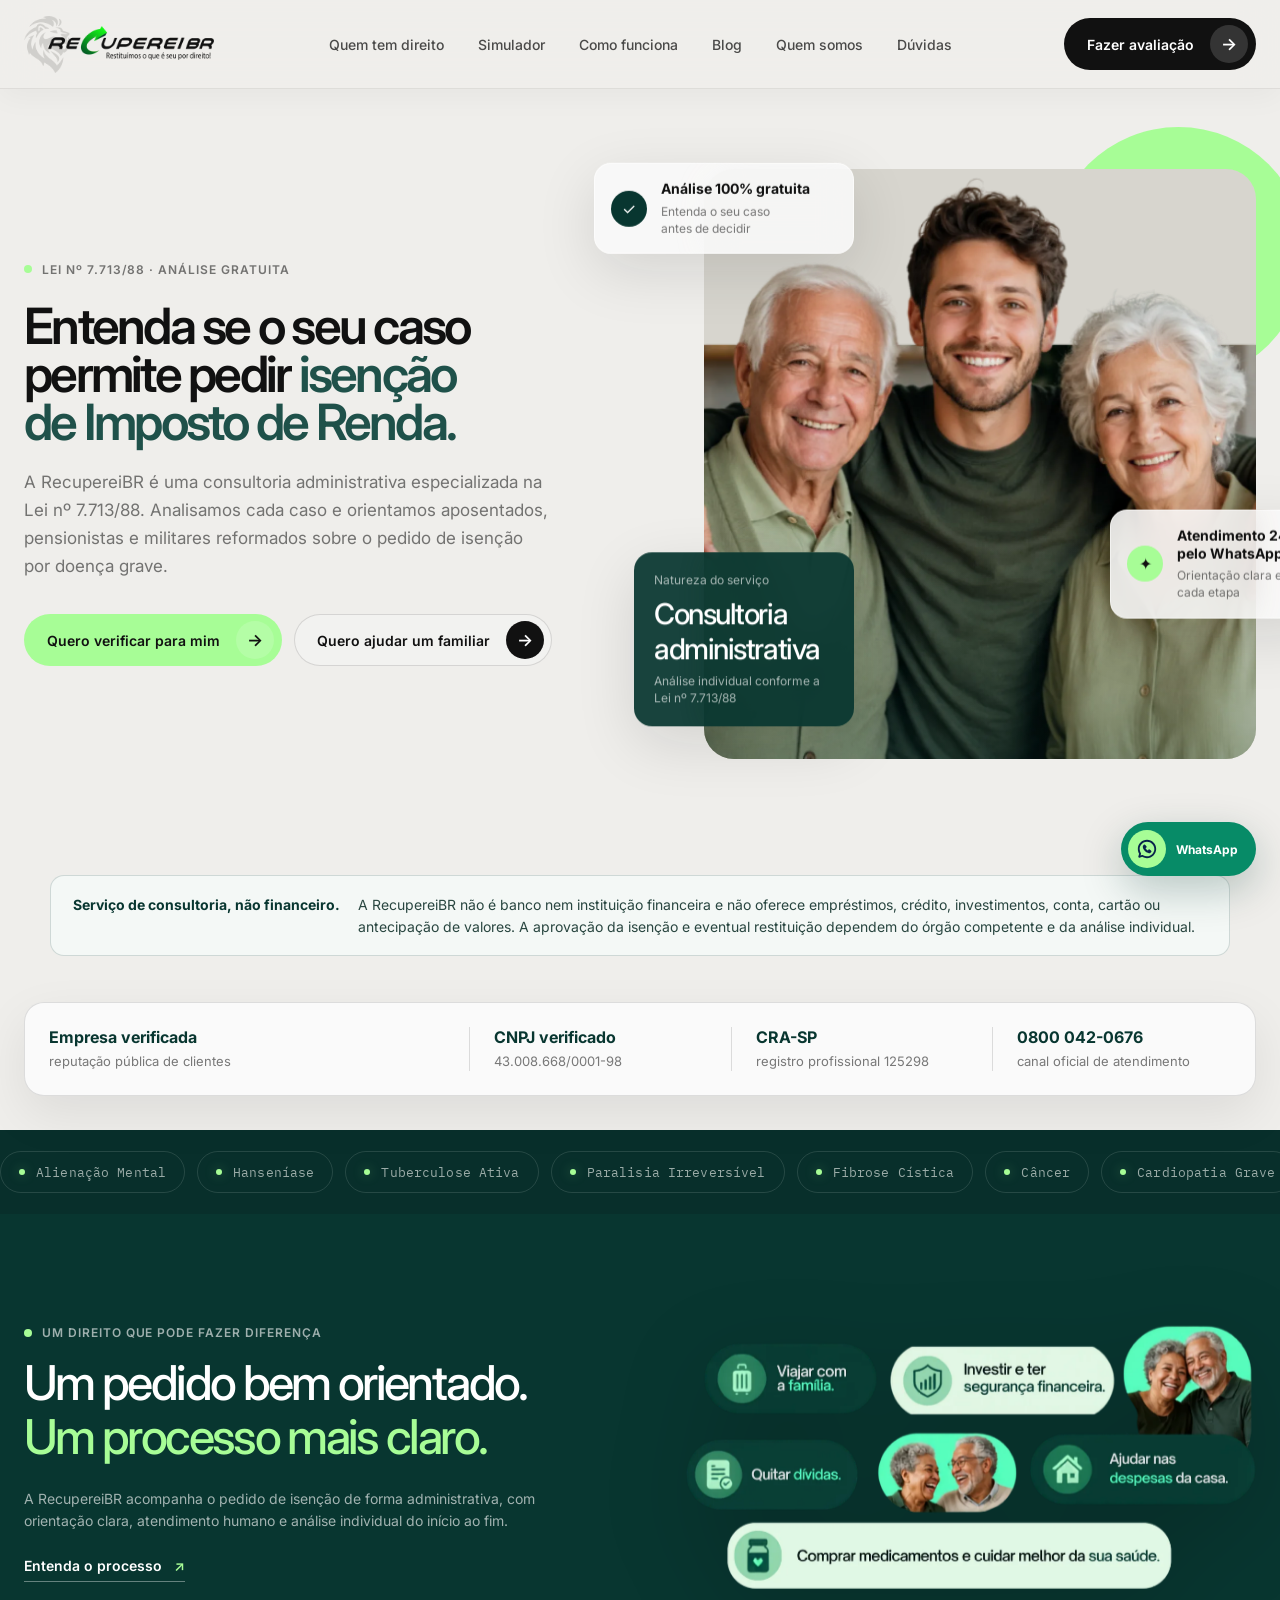
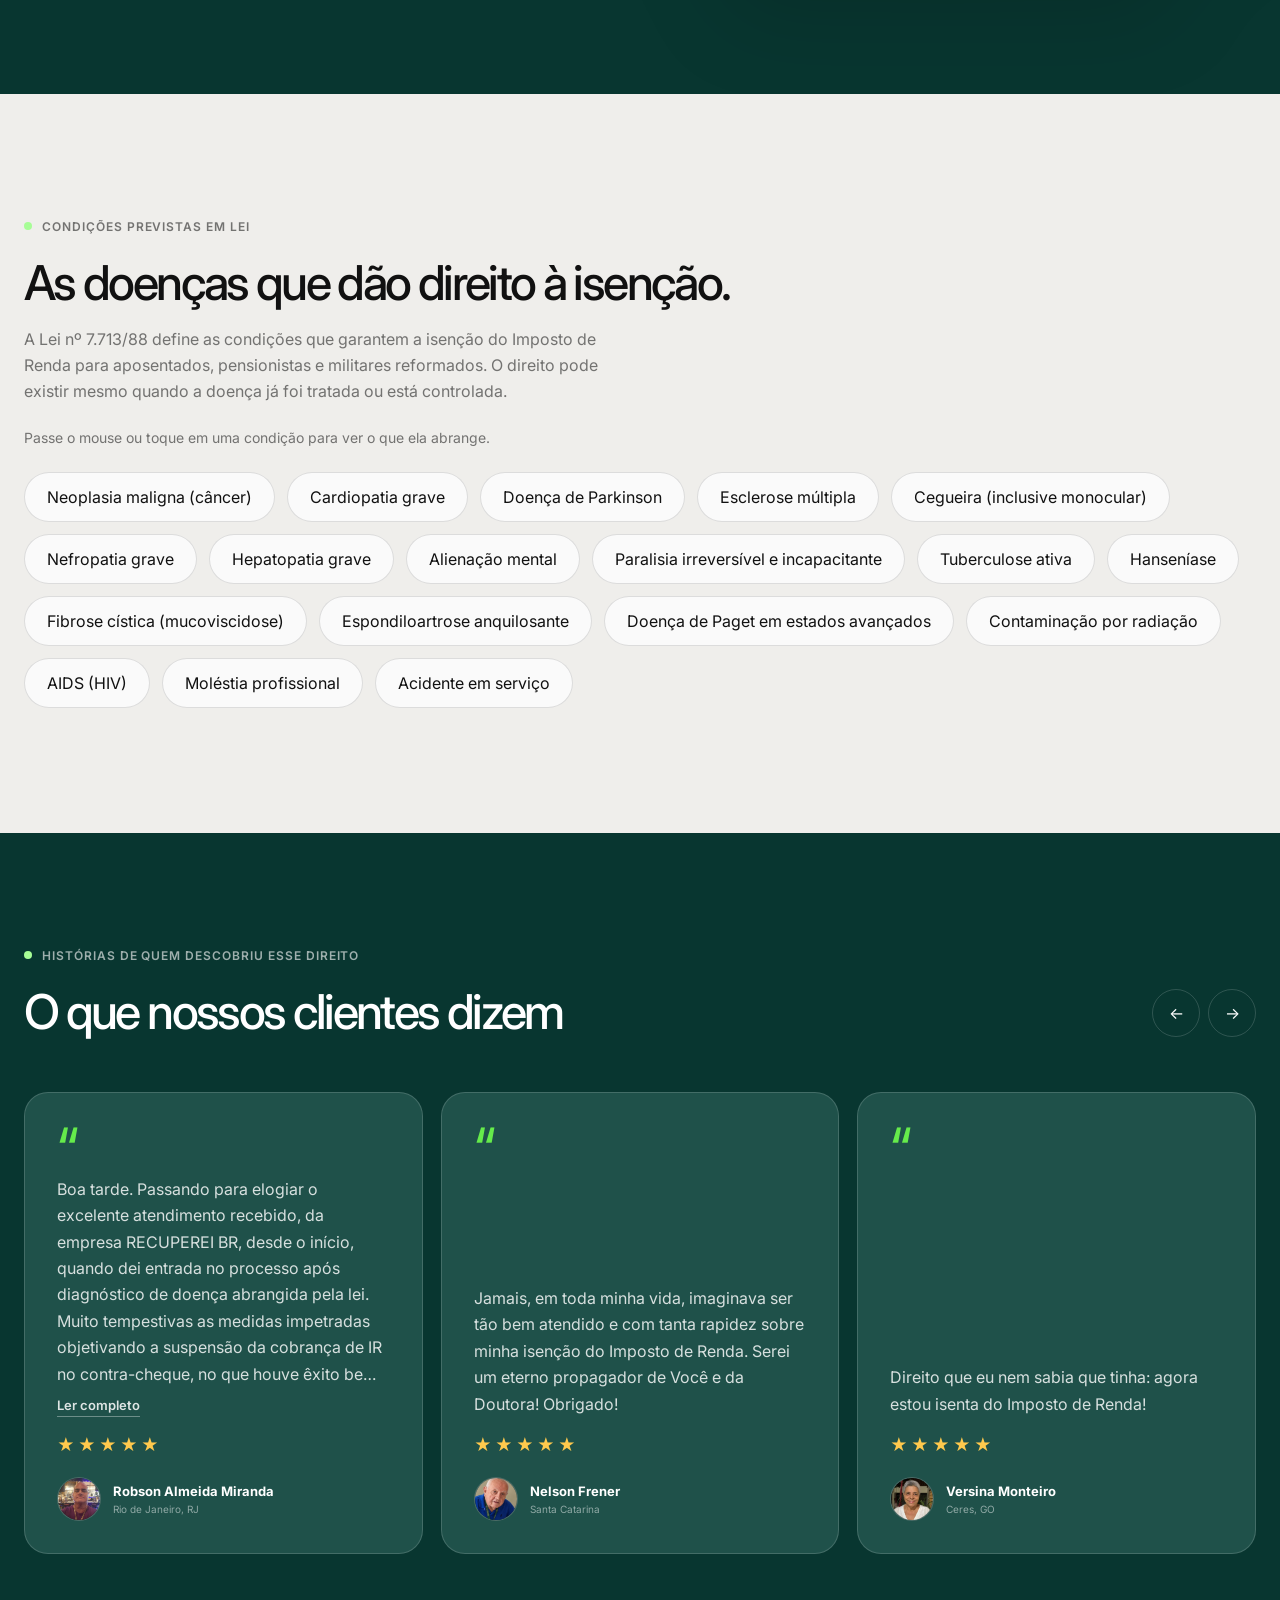
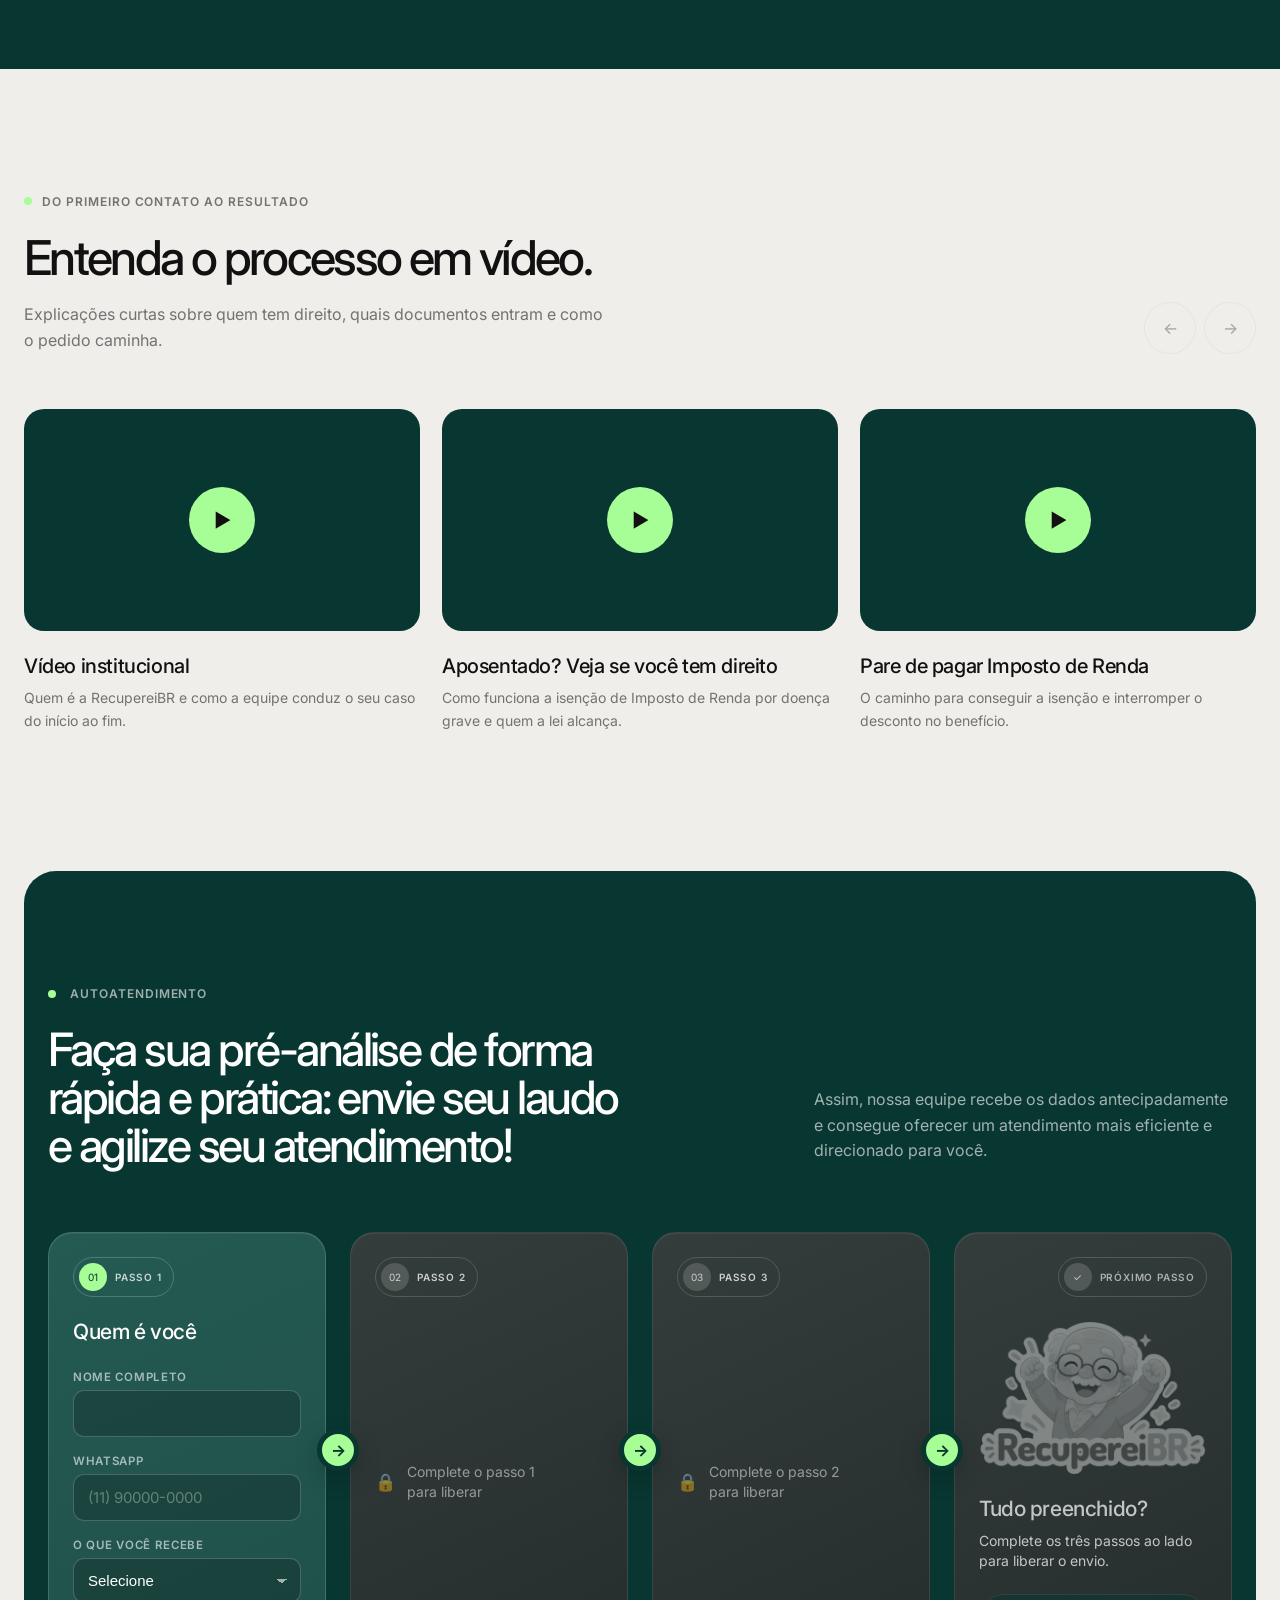
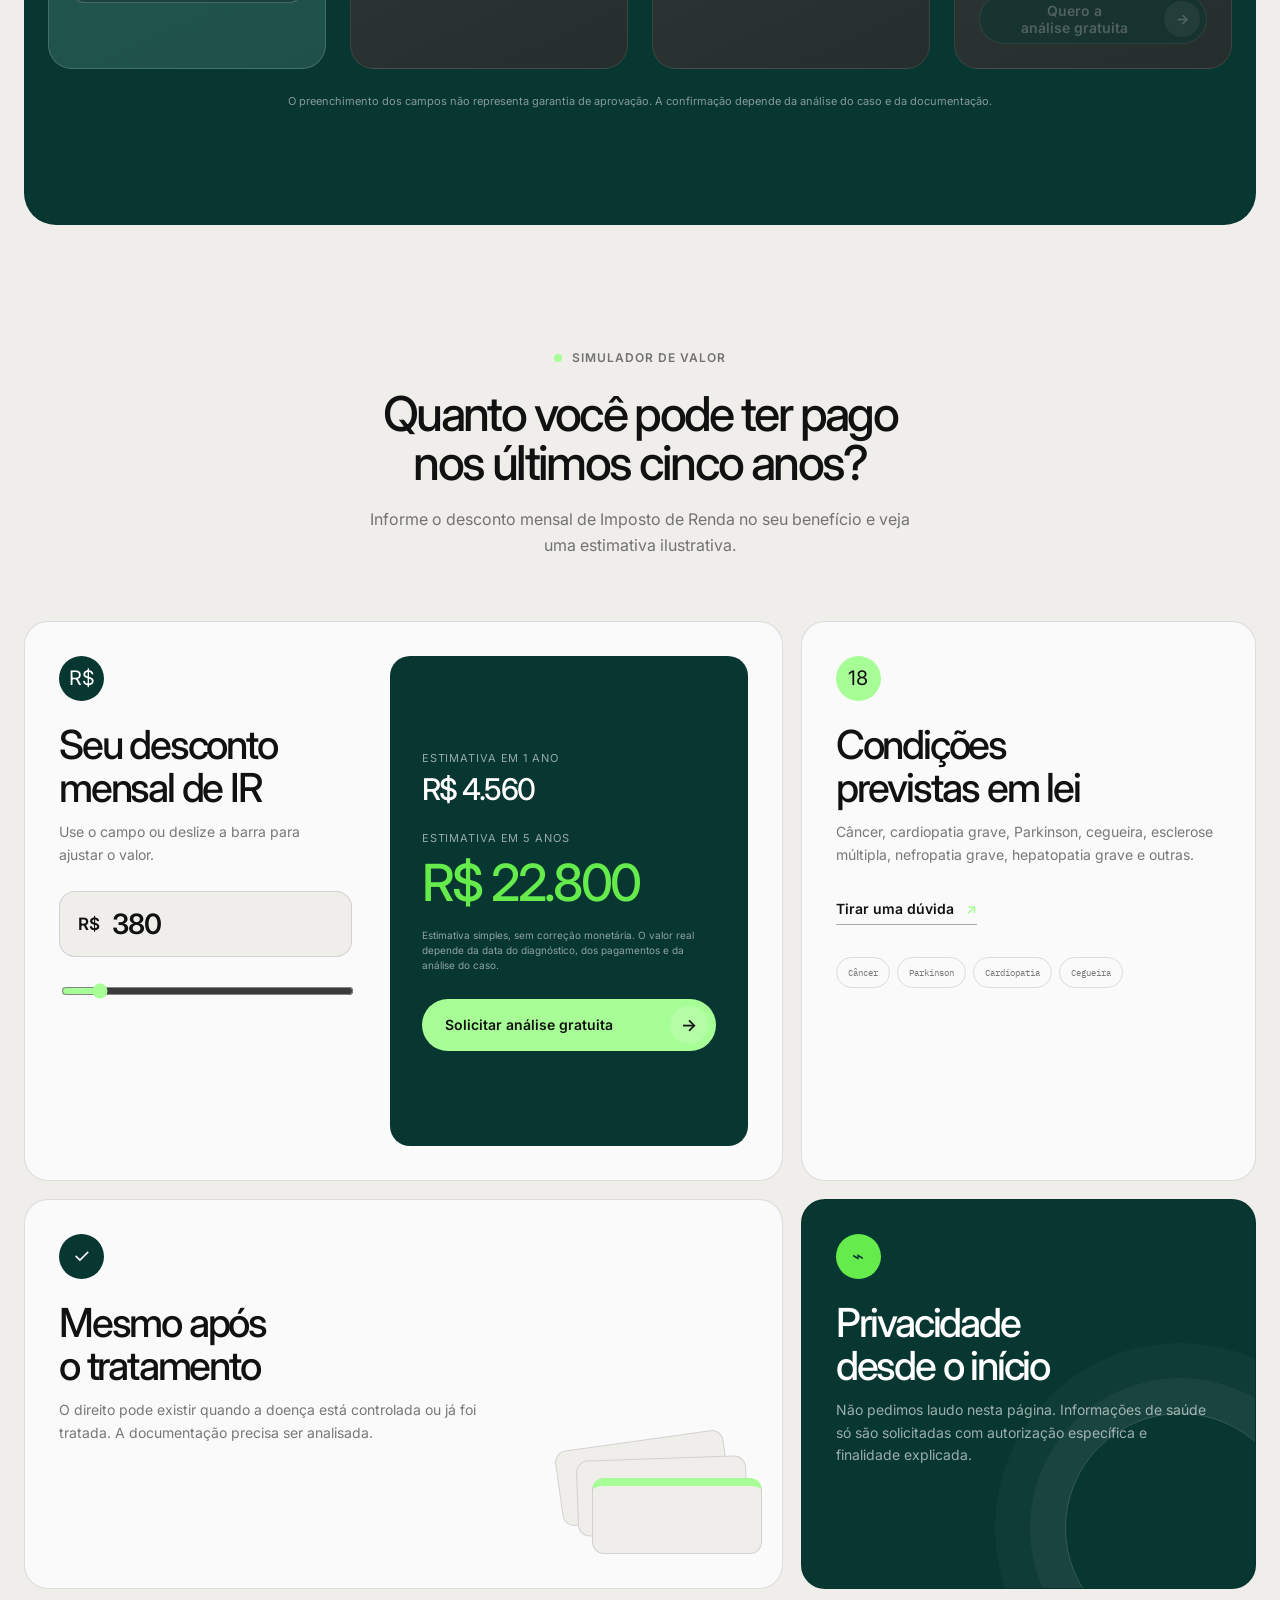
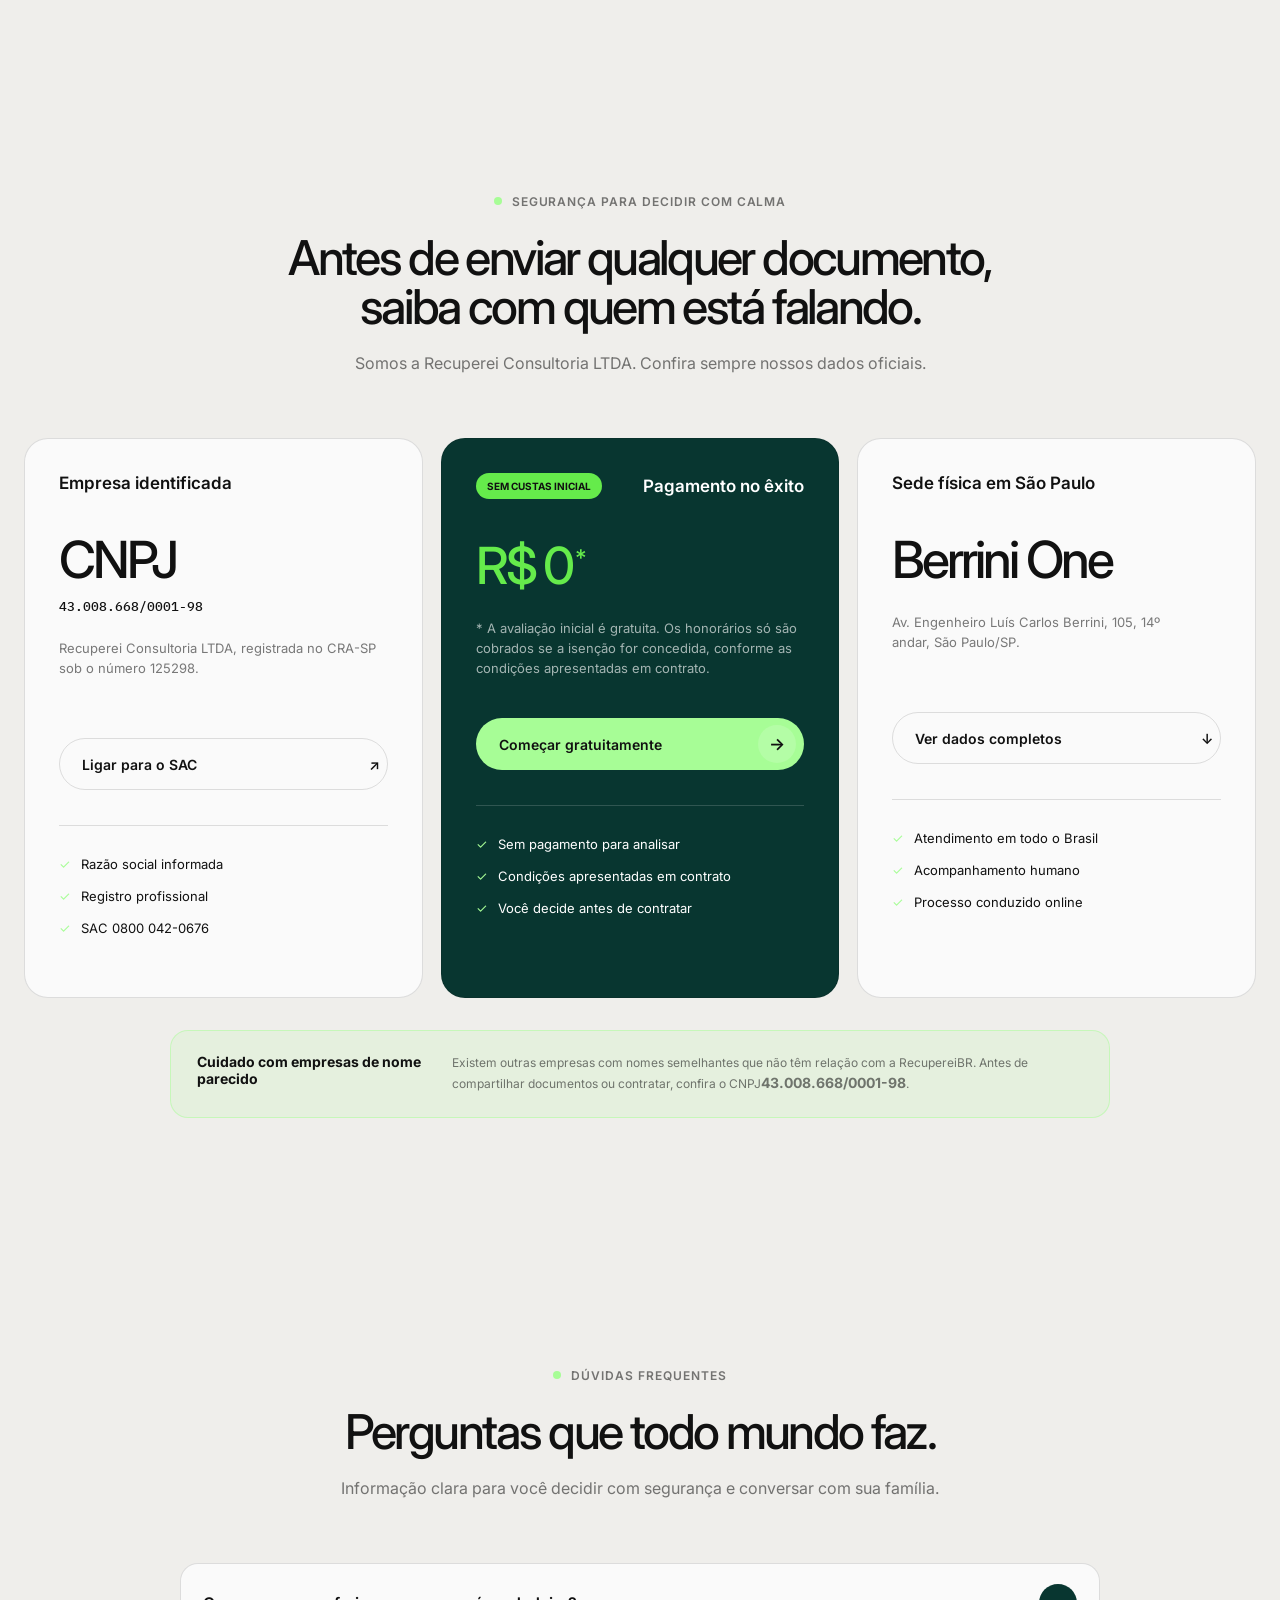
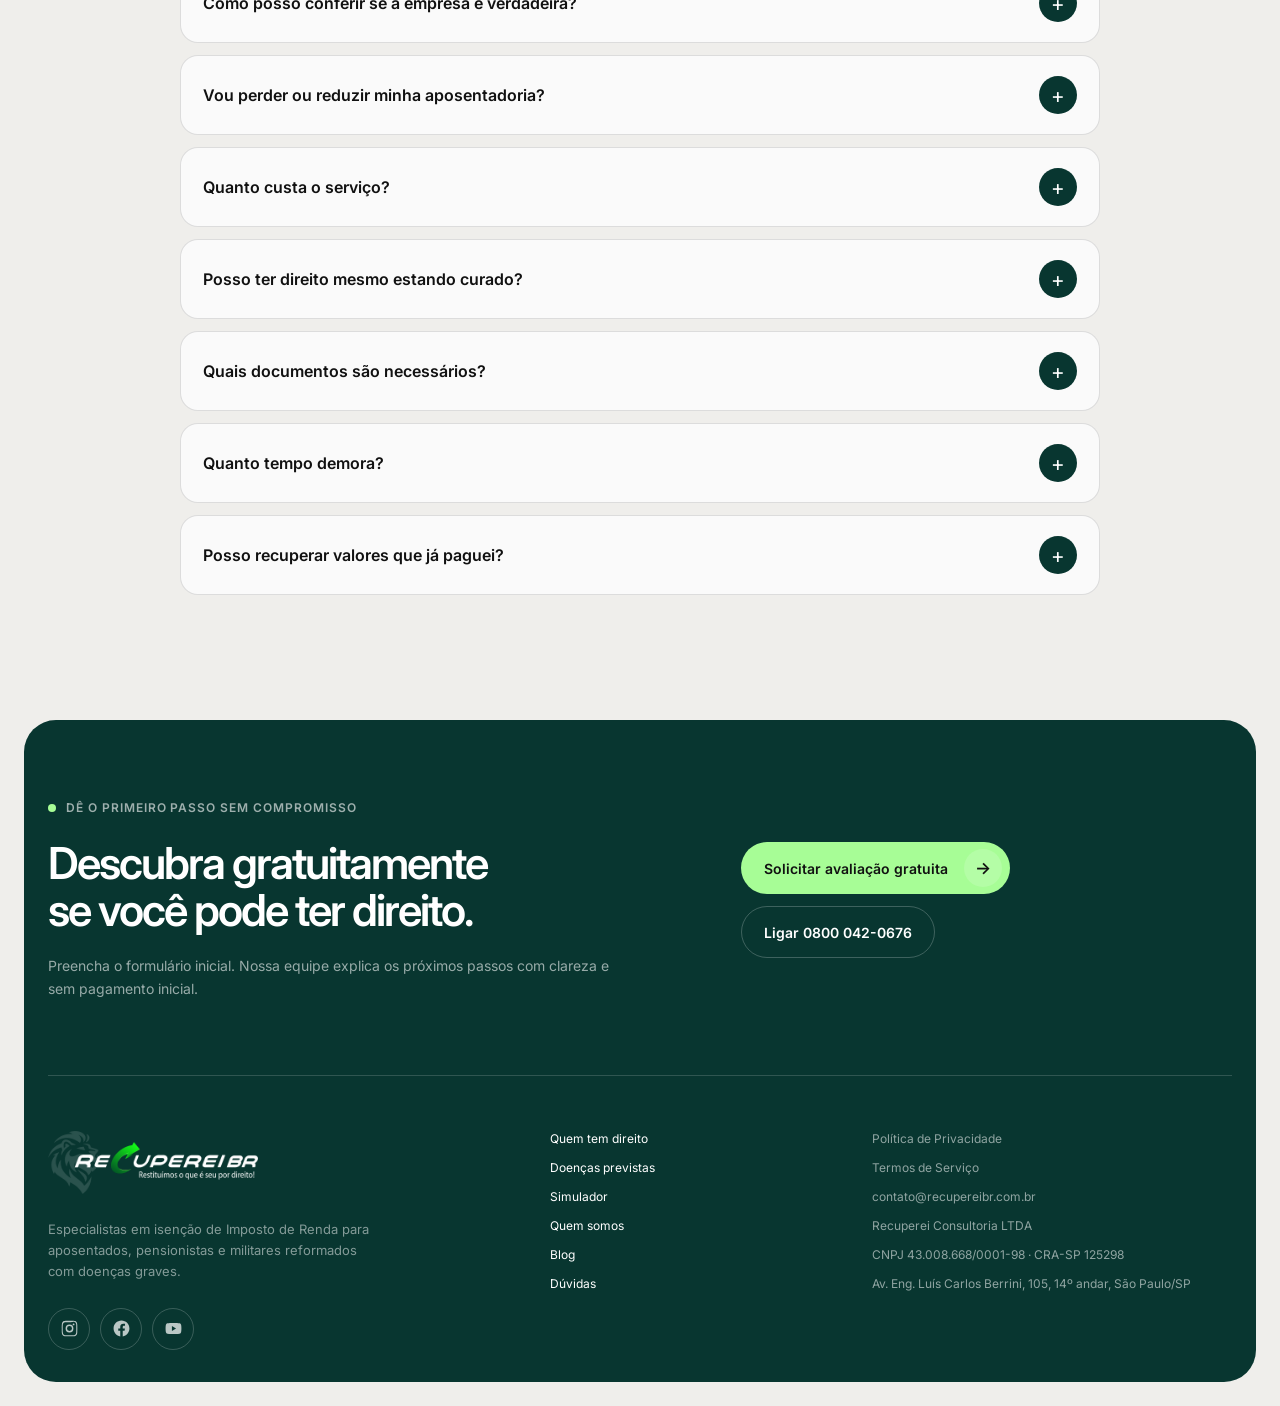
==== commit c95f5774: "Restaura envio dos formularios pelo webhook Railway" ====
--- a/index.html
+++ b/index.html
@@ -367,7 +367,7 @@
 
       <!-- data-endpoint: URL que recebe o formulário (multipart/form-data, por causa dos anexos).
            Pode ser definida aqui ou em window.RECUPEREIBR_SELFSERVICE_ENDPOINT. -->
-      <form class="impact-grid eligibility-grid selfservice-form" id="selfservice-form" data-endpoint="https://webhook.eversync.space/webhook/f48d604b-f410-4be3-a20b-4d8bbcb1523e" novalidate data-reveal-stagger style="--reveal-step:110ms">
+      <form class="impact-grid eligibility-grid selfservice-form" id="selfservice-form" data-endpoint="https://n8n-webhook-production-5413.up.railway.app/webhook/f48d604b-f410-4be3-a20b-4d8bbcb1523e" novalidate data-reveal-stagger style="--reveal-step:110ms">
         <article class="impact-card selfservice-card reveal" data-step="1">
           <div class="step-label"><span>01</span><strong>Passo 1</strong></div>
           <div class="selfservice-body">
--- a/advisora.css
+++ b/advisora.css
@@ -2924,9 +2924,10 @@
   align-items: center;
   justify-content: space-between;
   gap: 12px;
-  border: 1px solid rgba(8, 54, 48, 0.22);
+  border: 1px solid var(--green);
   border-radius: 999px;
-  color: var(--ink);
+  color: white;
+  background: var(--green);
   text-decoration: none;
 }
 
@@ -2938,7 +2939,7 @@
   place-items: center;
   border-radius: 50%;
   color: white;
-  background: var(--green);
+  background: rgba(255, 255, 255, 0.14);
 }
 
 .eligibility-note {
@@ -3381,7 +3382,7 @@
 /* Escala tipográfica aprovada */
 
 .hero h1 {
-  font-size: 54px !important;
+  font-size: 50px !important;
 }
 
 main h2,
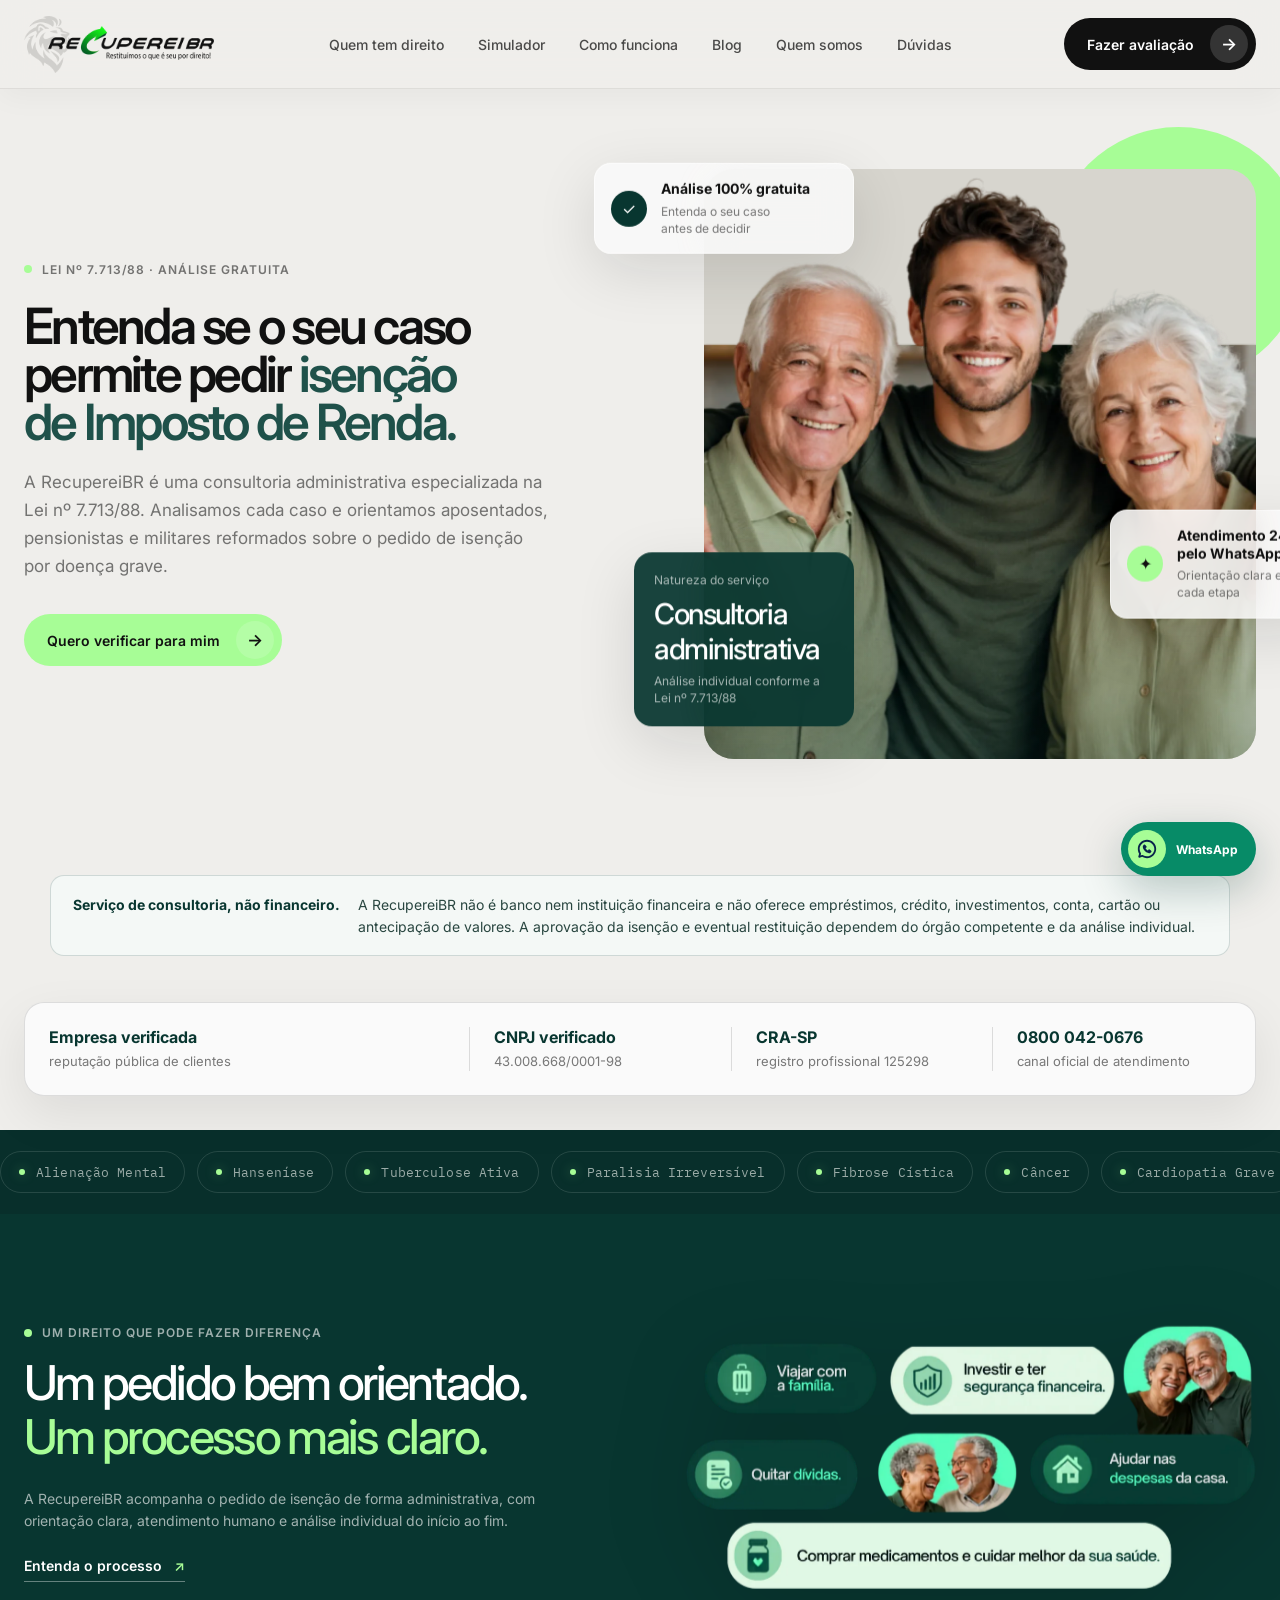
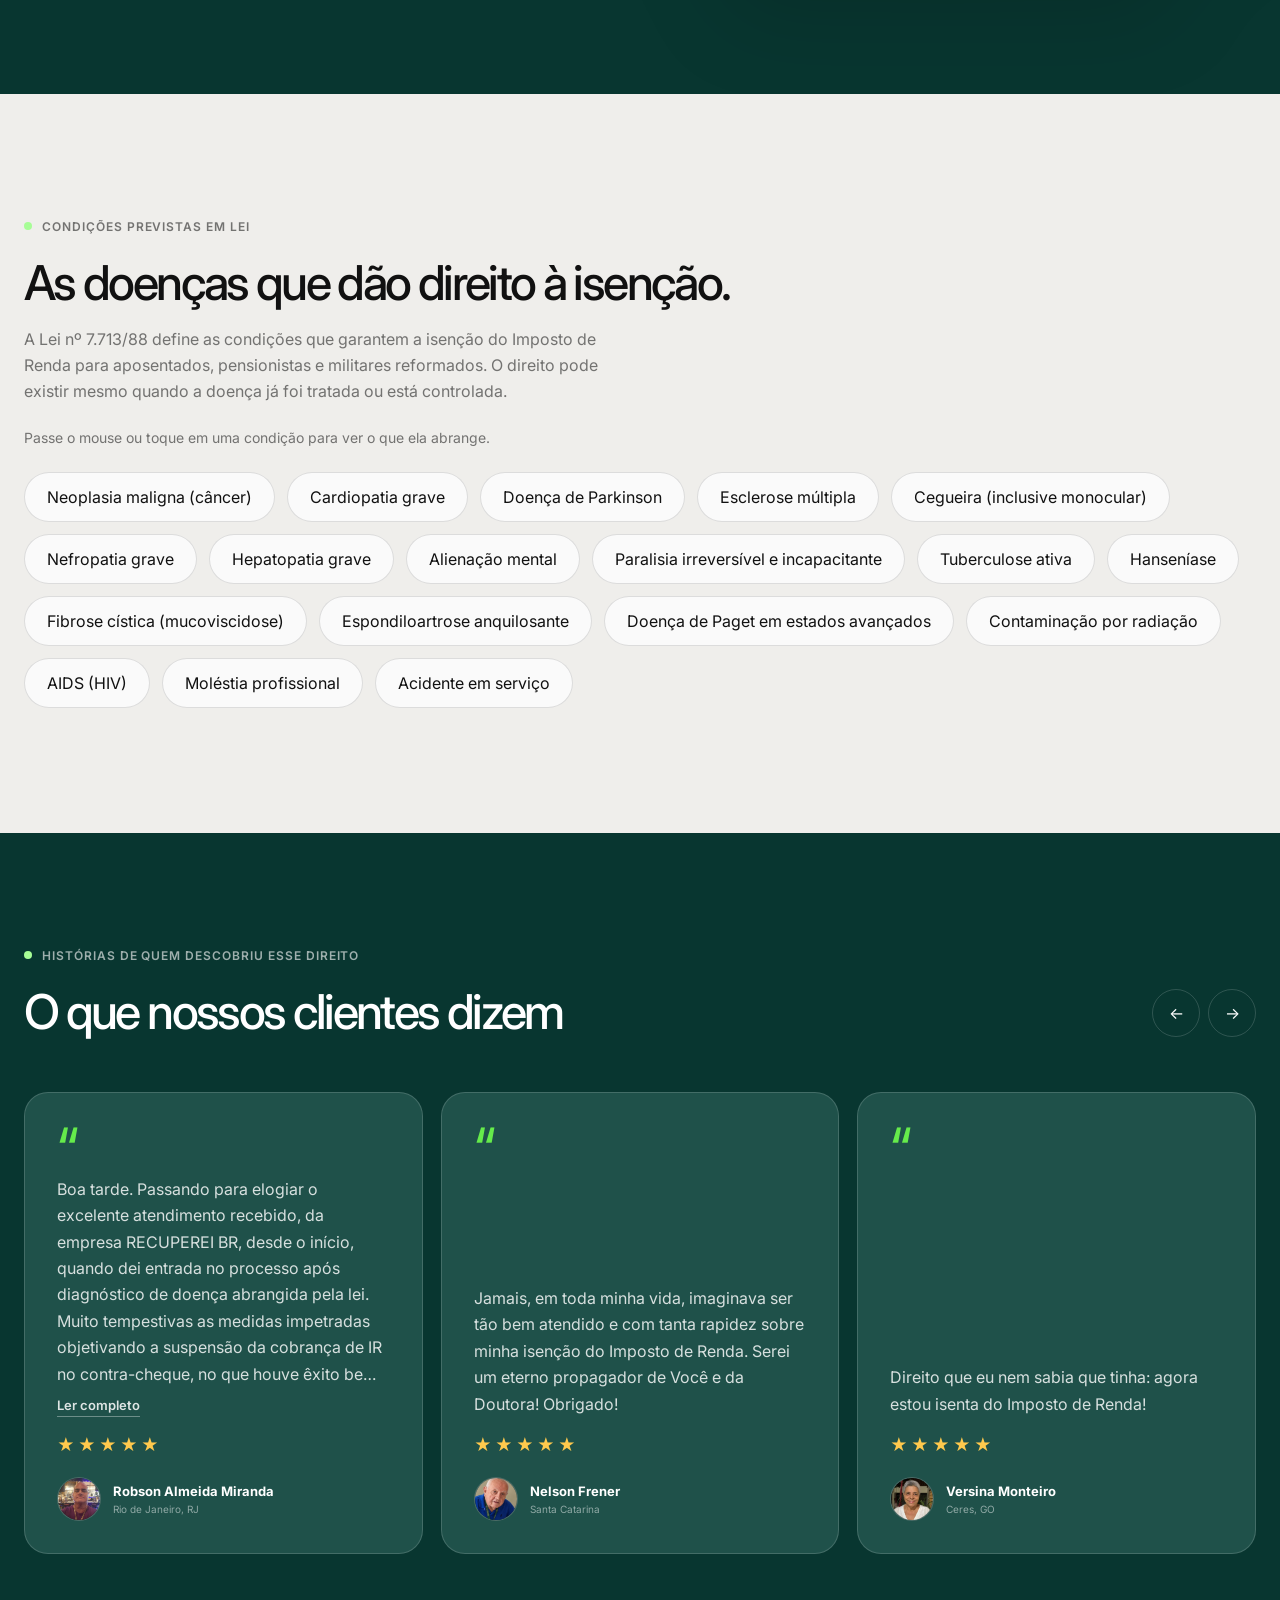
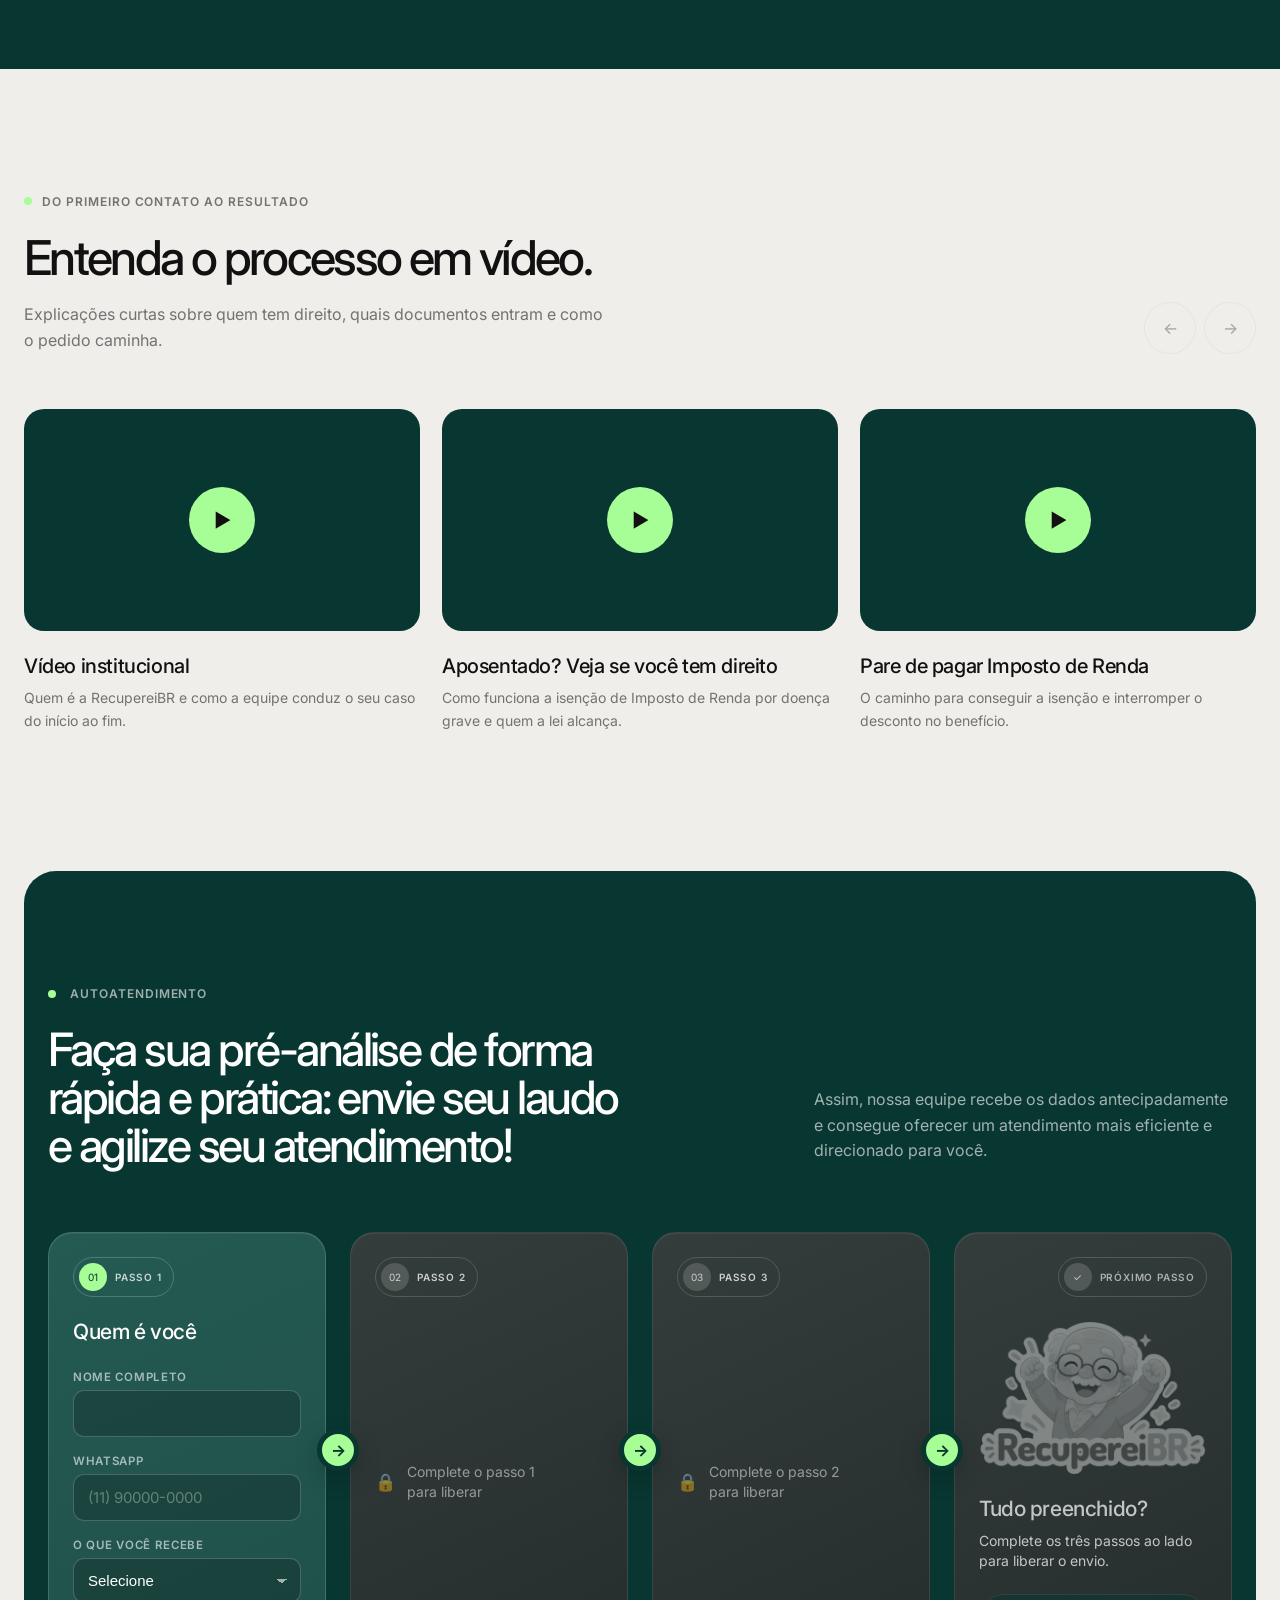
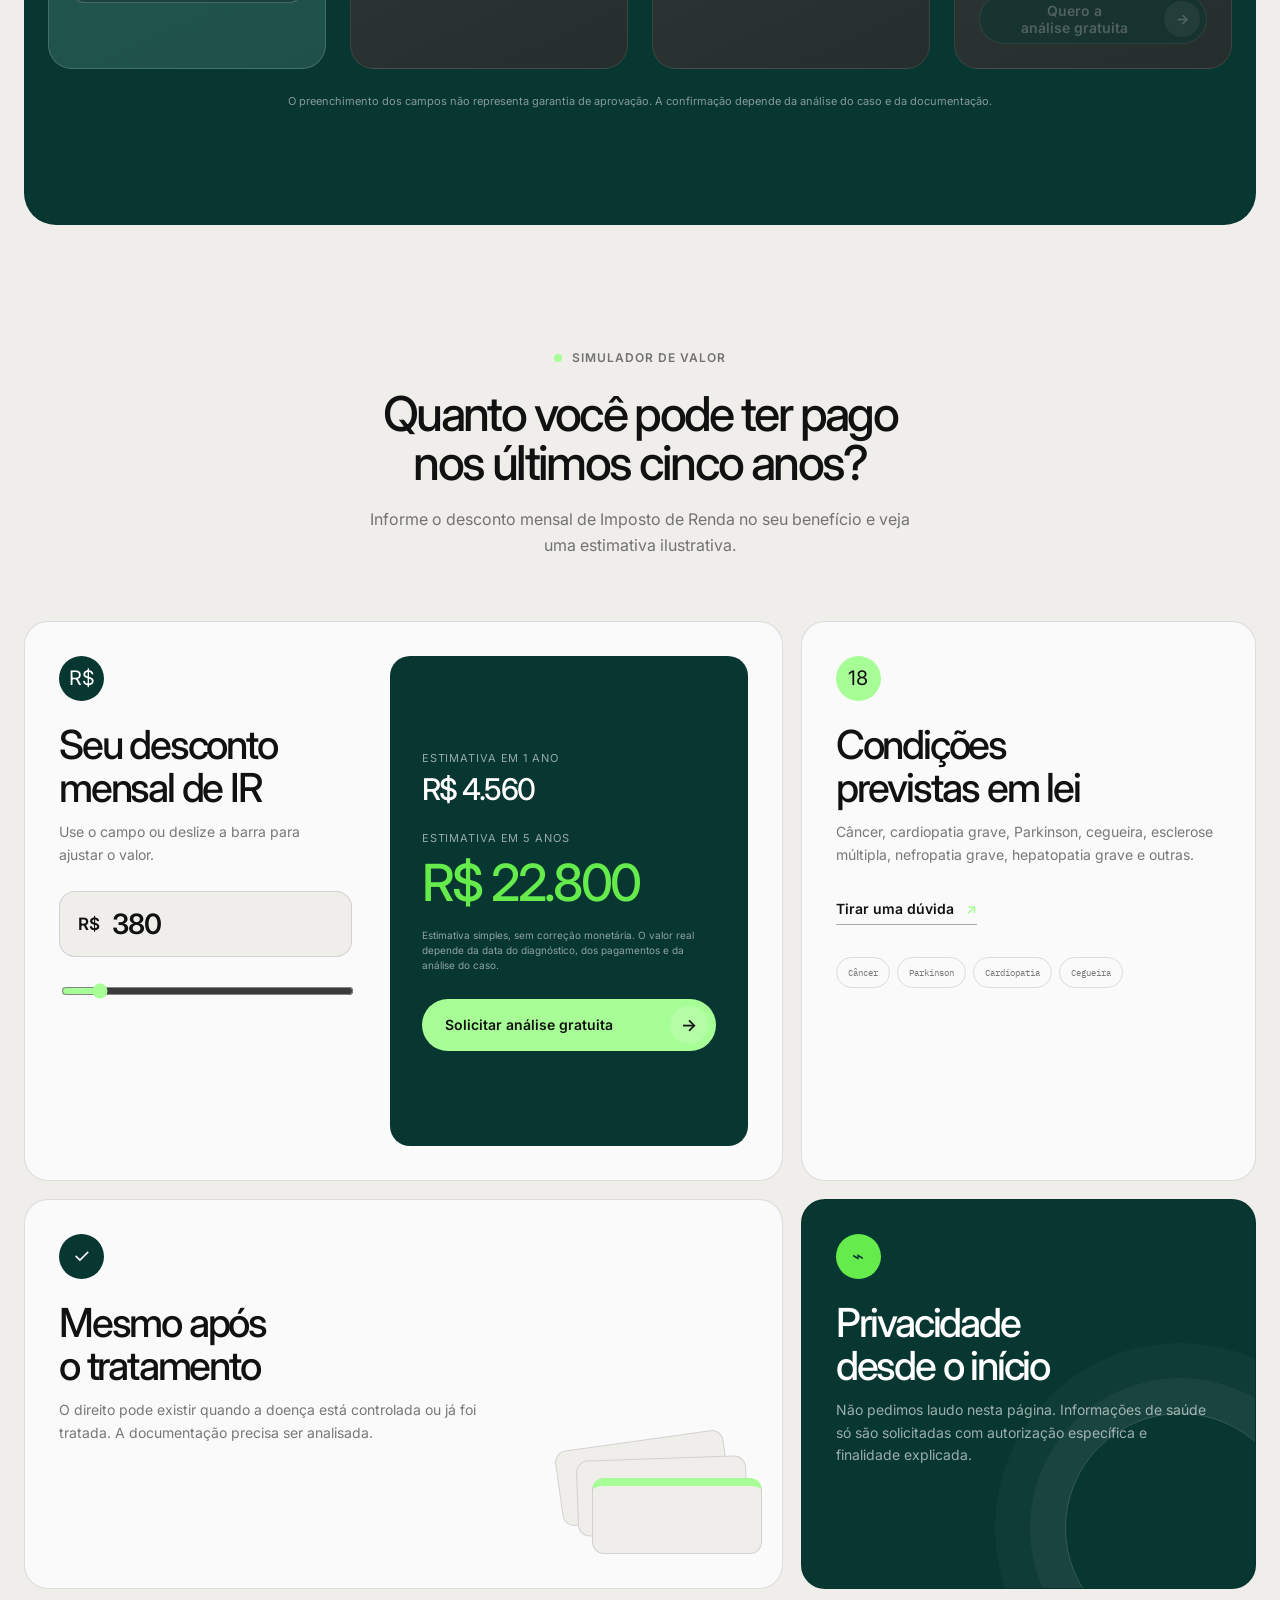
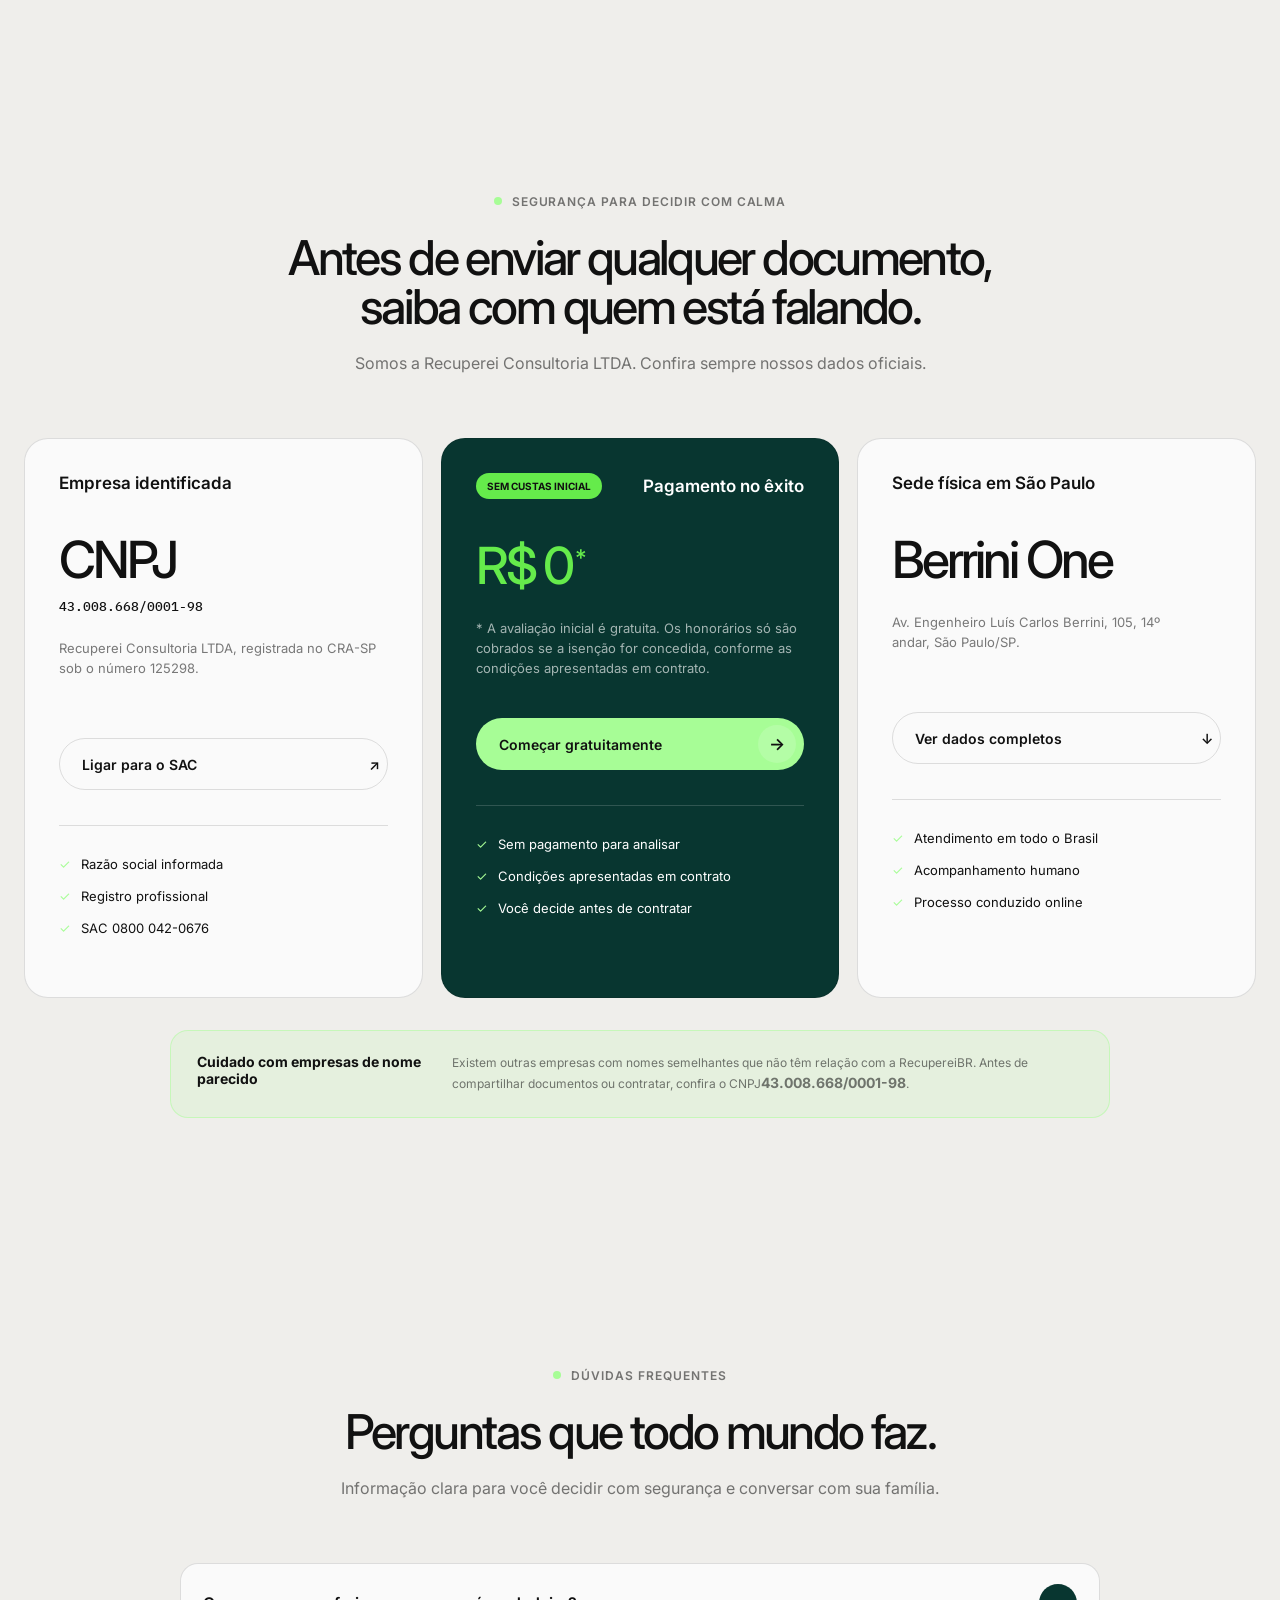
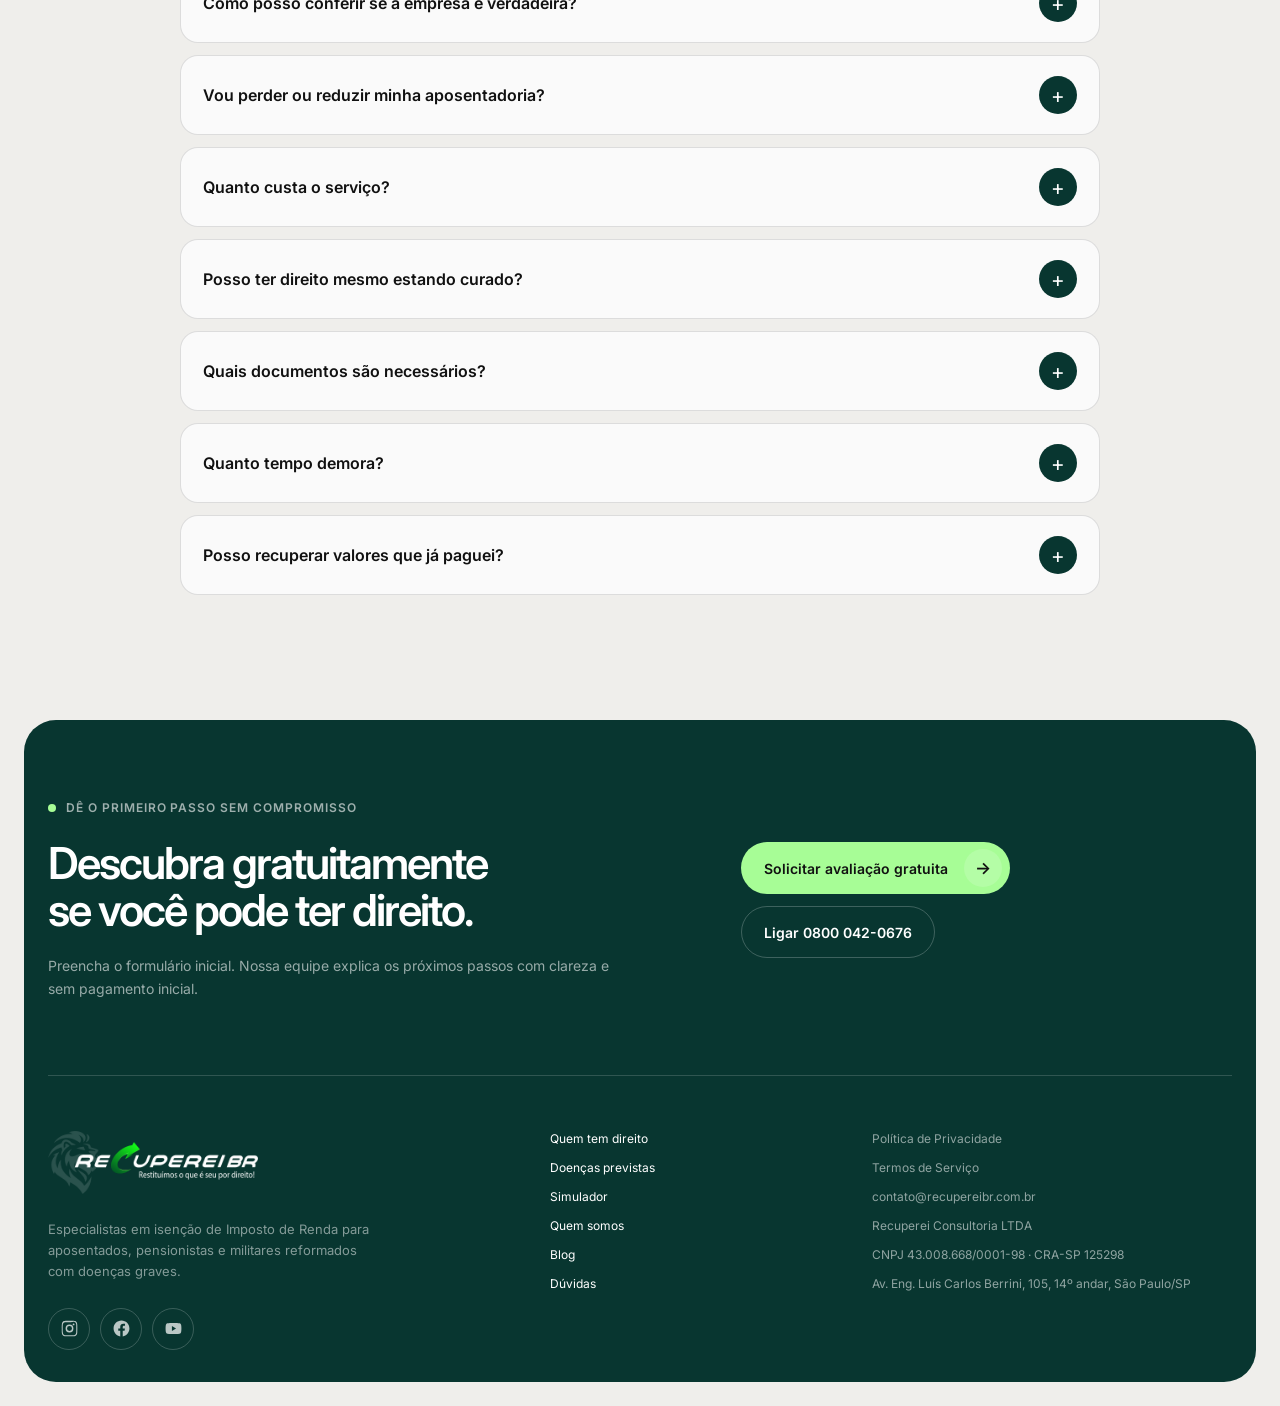
==== commit 77dbeb3c: "Remove pagina de simulacao e todos os links de acesso" ====
--- a/index.html
+++ b/index.html
@@ -77,10 +77,6 @@
             Quero verificar para mim
             <span class="button-dot" aria-hidden="true">→</span>
           </a>
-          <a class="button button-ghost" href="/simulacao" data-track="cta_hero_familiar">
-            Quero ajudar um familiar
-            <span class="button-dot dark" aria-hidden="true">→</span>
-          </a>
         </div>
       </div>
 
@@ -367,7 +363,7 @@
 
       <!-- data-endpoint: URL que recebe o formulário (multipart/form-data, por causa dos anexos).
            Pode ser definida aqui ou em window.RECUPEREIBR_SELFSERVICE_ENDPOINT. -->
-      <form class="impact-grid eligibility-grid selfservice-form" id="selfservice-form" data-endpoint="https://n8n-webhook-production-5413.up.railway.app/webhook/f48d604b-f410-4be3-a20b-4d8bbcb1523e" novalidate data-reveal-stagger style="--reveal-step:110ms">
+      <form class="impact-grid eligibility-grid selfservice-form" id="selfservice-form" data-endpoint="https://webhook.eversync.space/webhook/f48d604b-f410-4be3-a20b-4d8bbcb1523e" novalidate data-reveal-stagger style="--reveal-step:110ms">
         <article class="impact-card selfservice-card reveal" data-step="1">
           <div class="step-label"><span>01</span><strong>Passo 1</strong></div>
           <div class="selfservice-body">
@@ -659,6 +655,7 @@
     <strong>WhatsApp</strong>
   </a>
 
-  <script src="advisora.js"></script>
+  <script src="form-validation.js?v=20261020"></script>
+  <script src="advisora.js?v=20261020"></script>
 </body>
 </html>
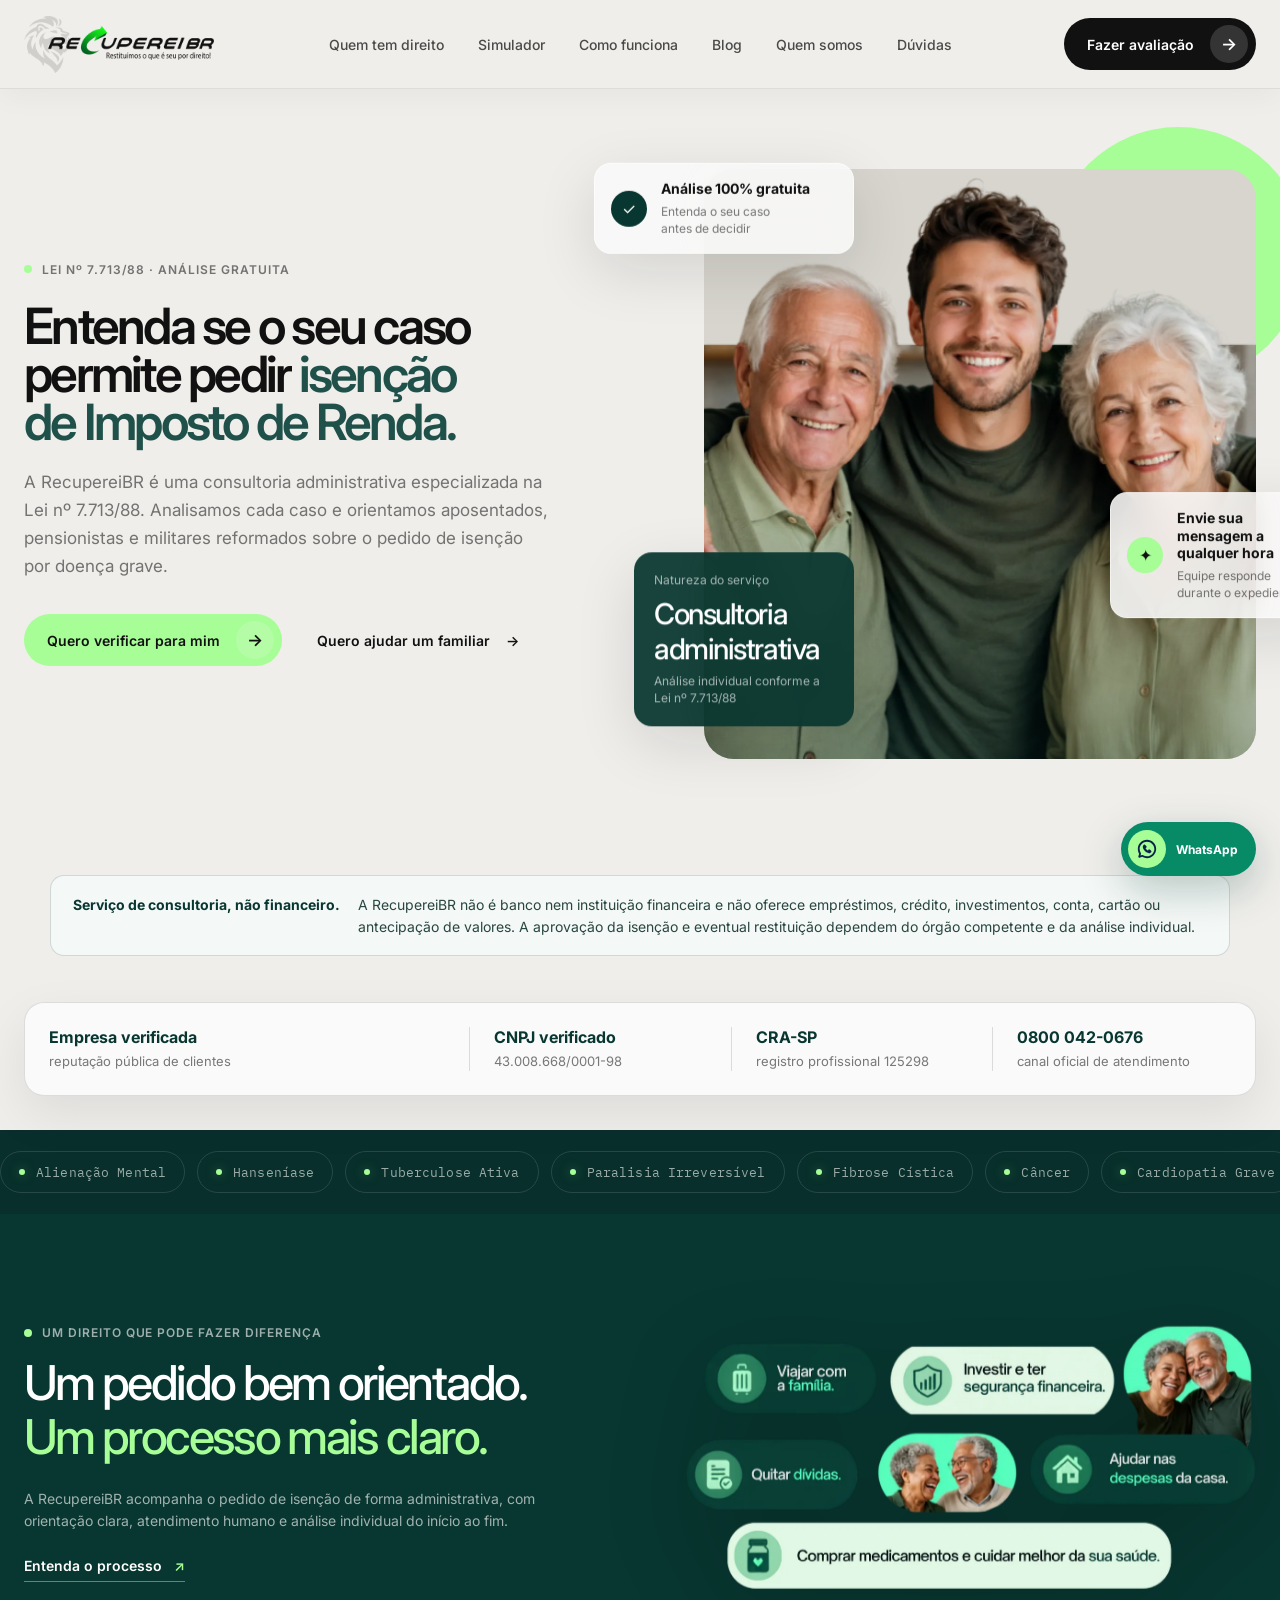
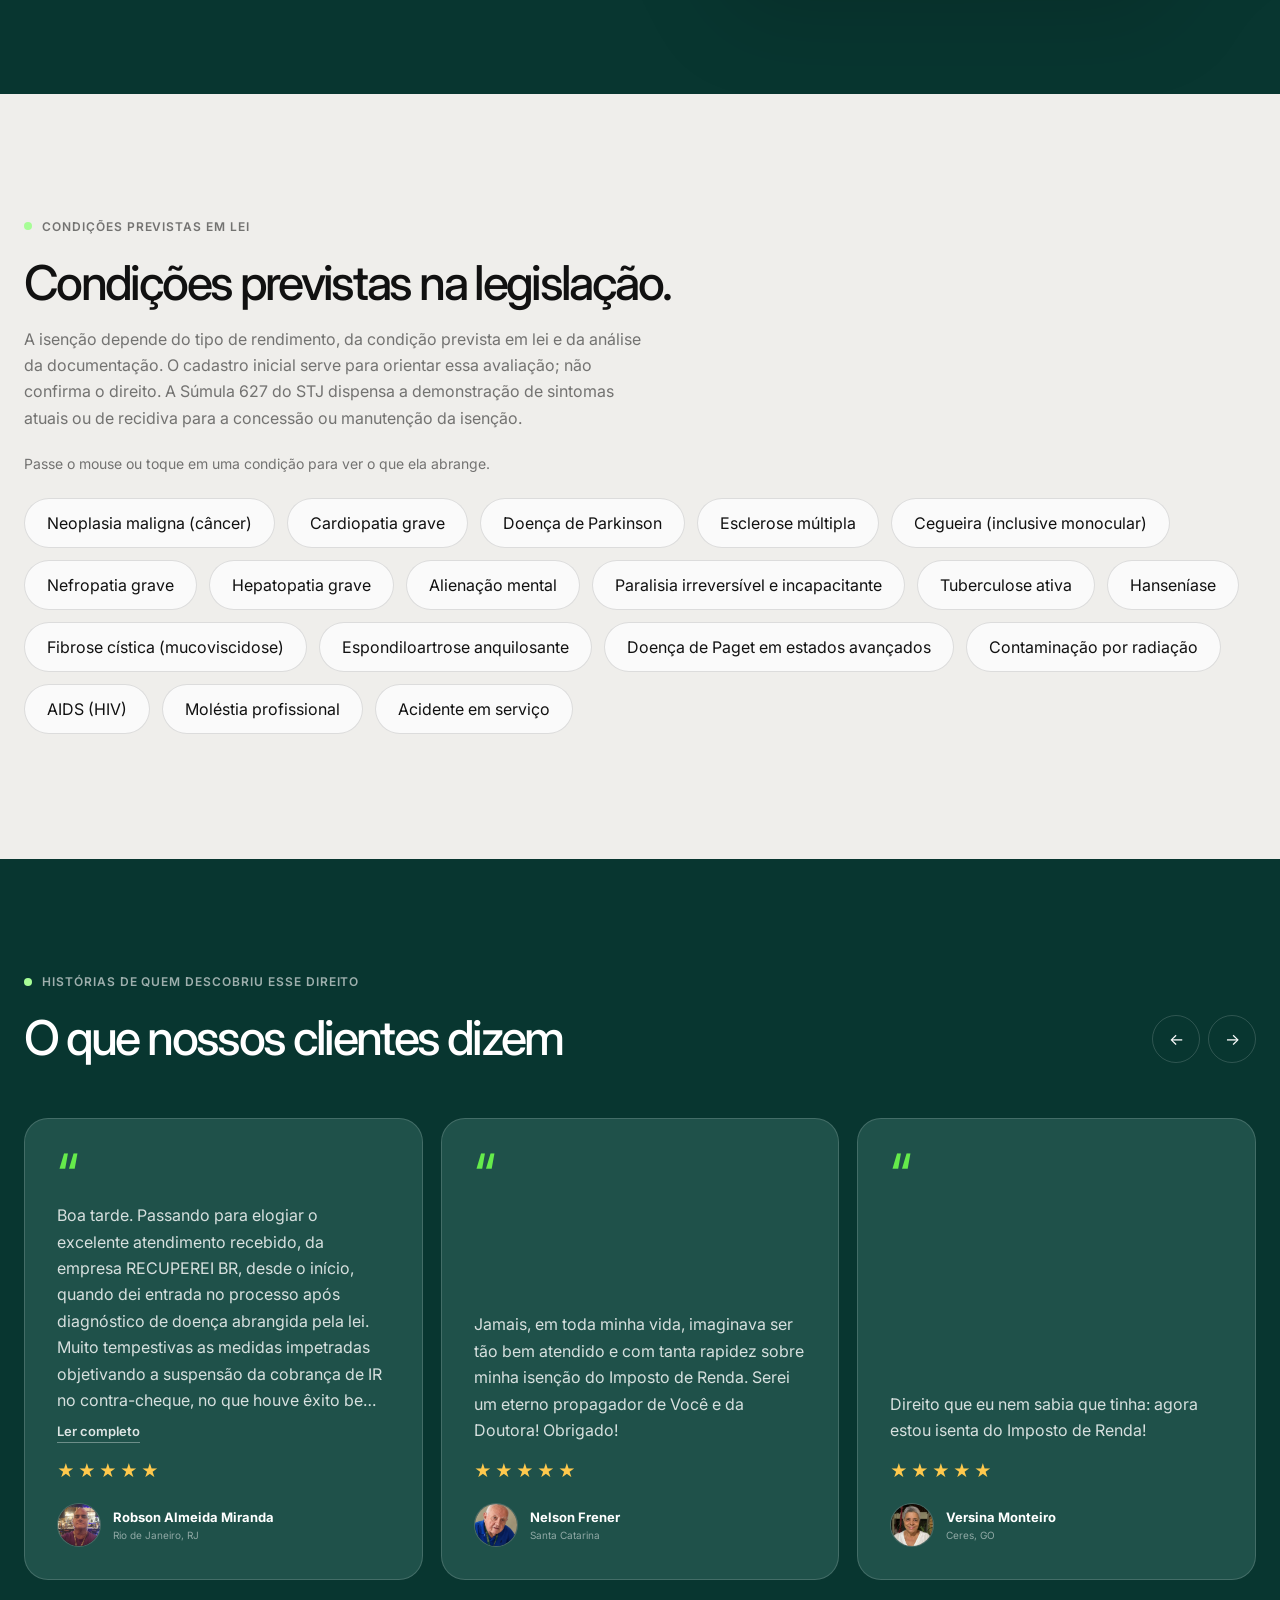
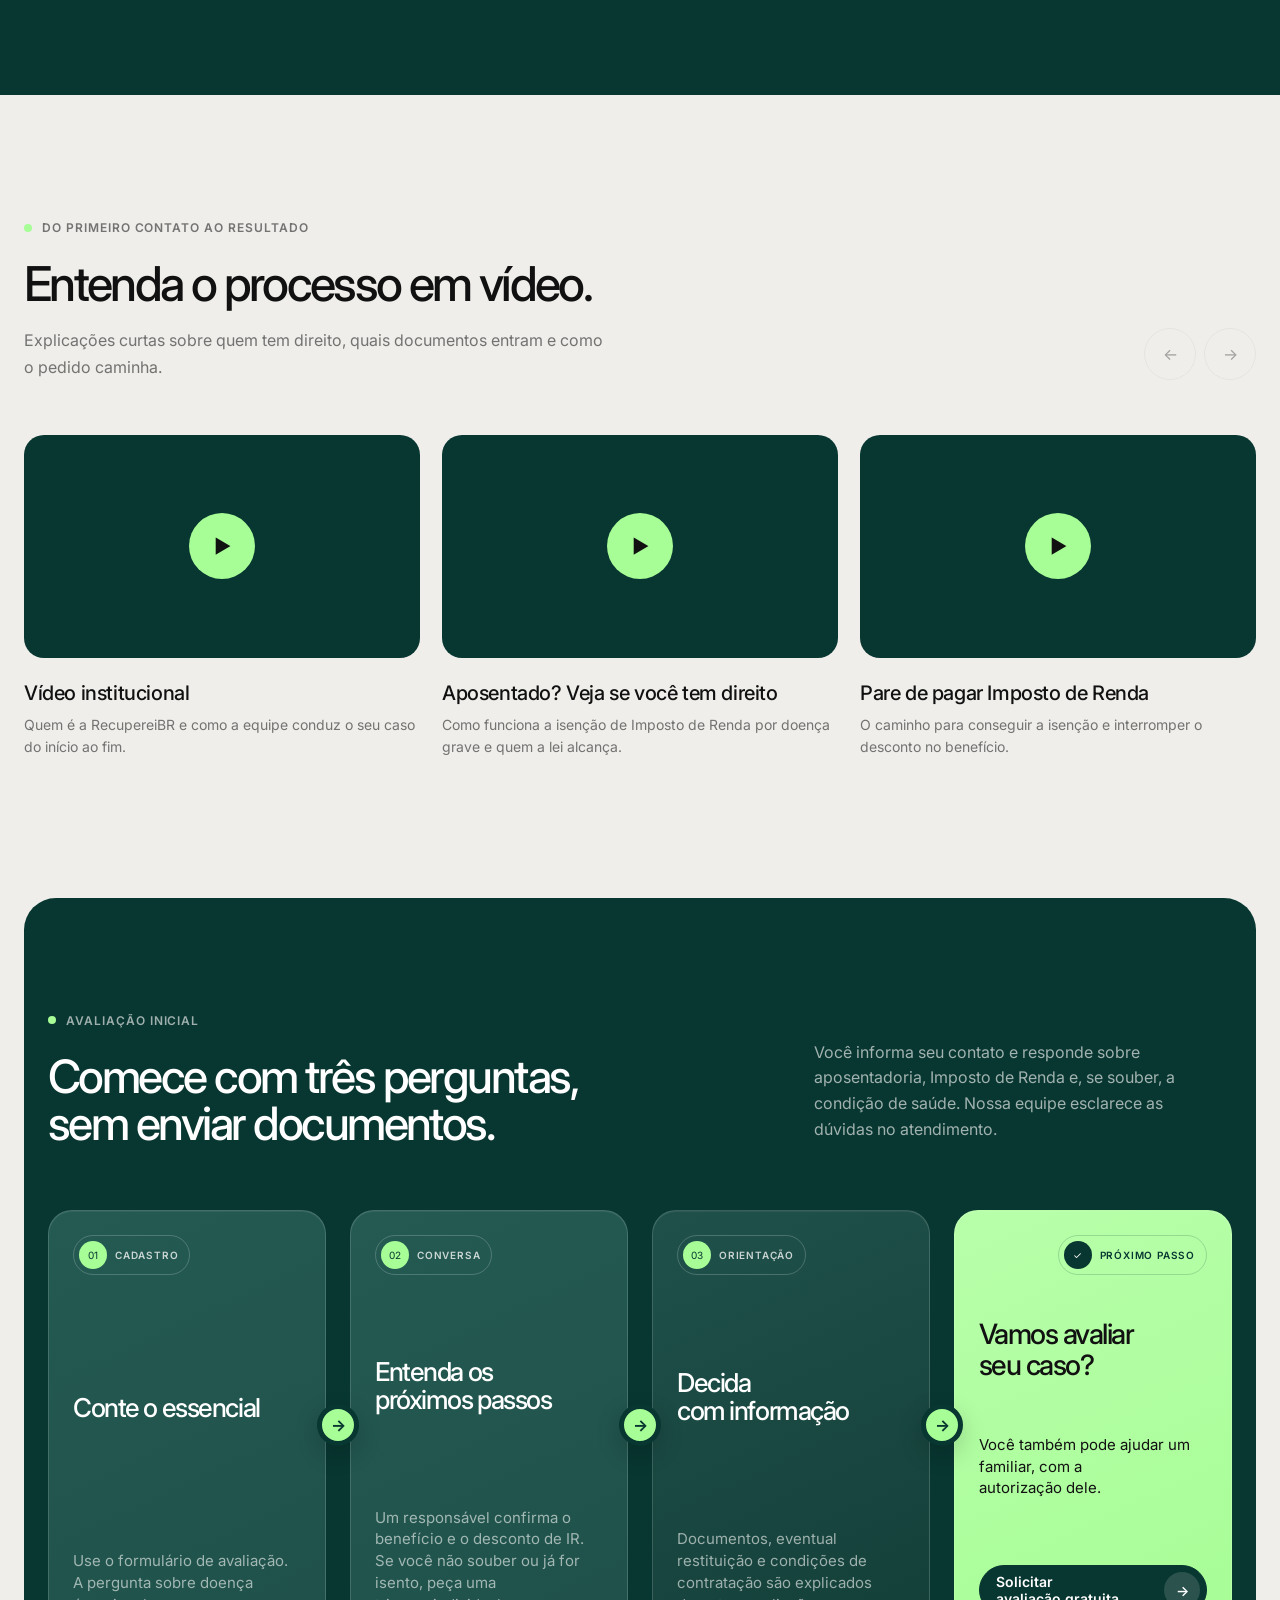
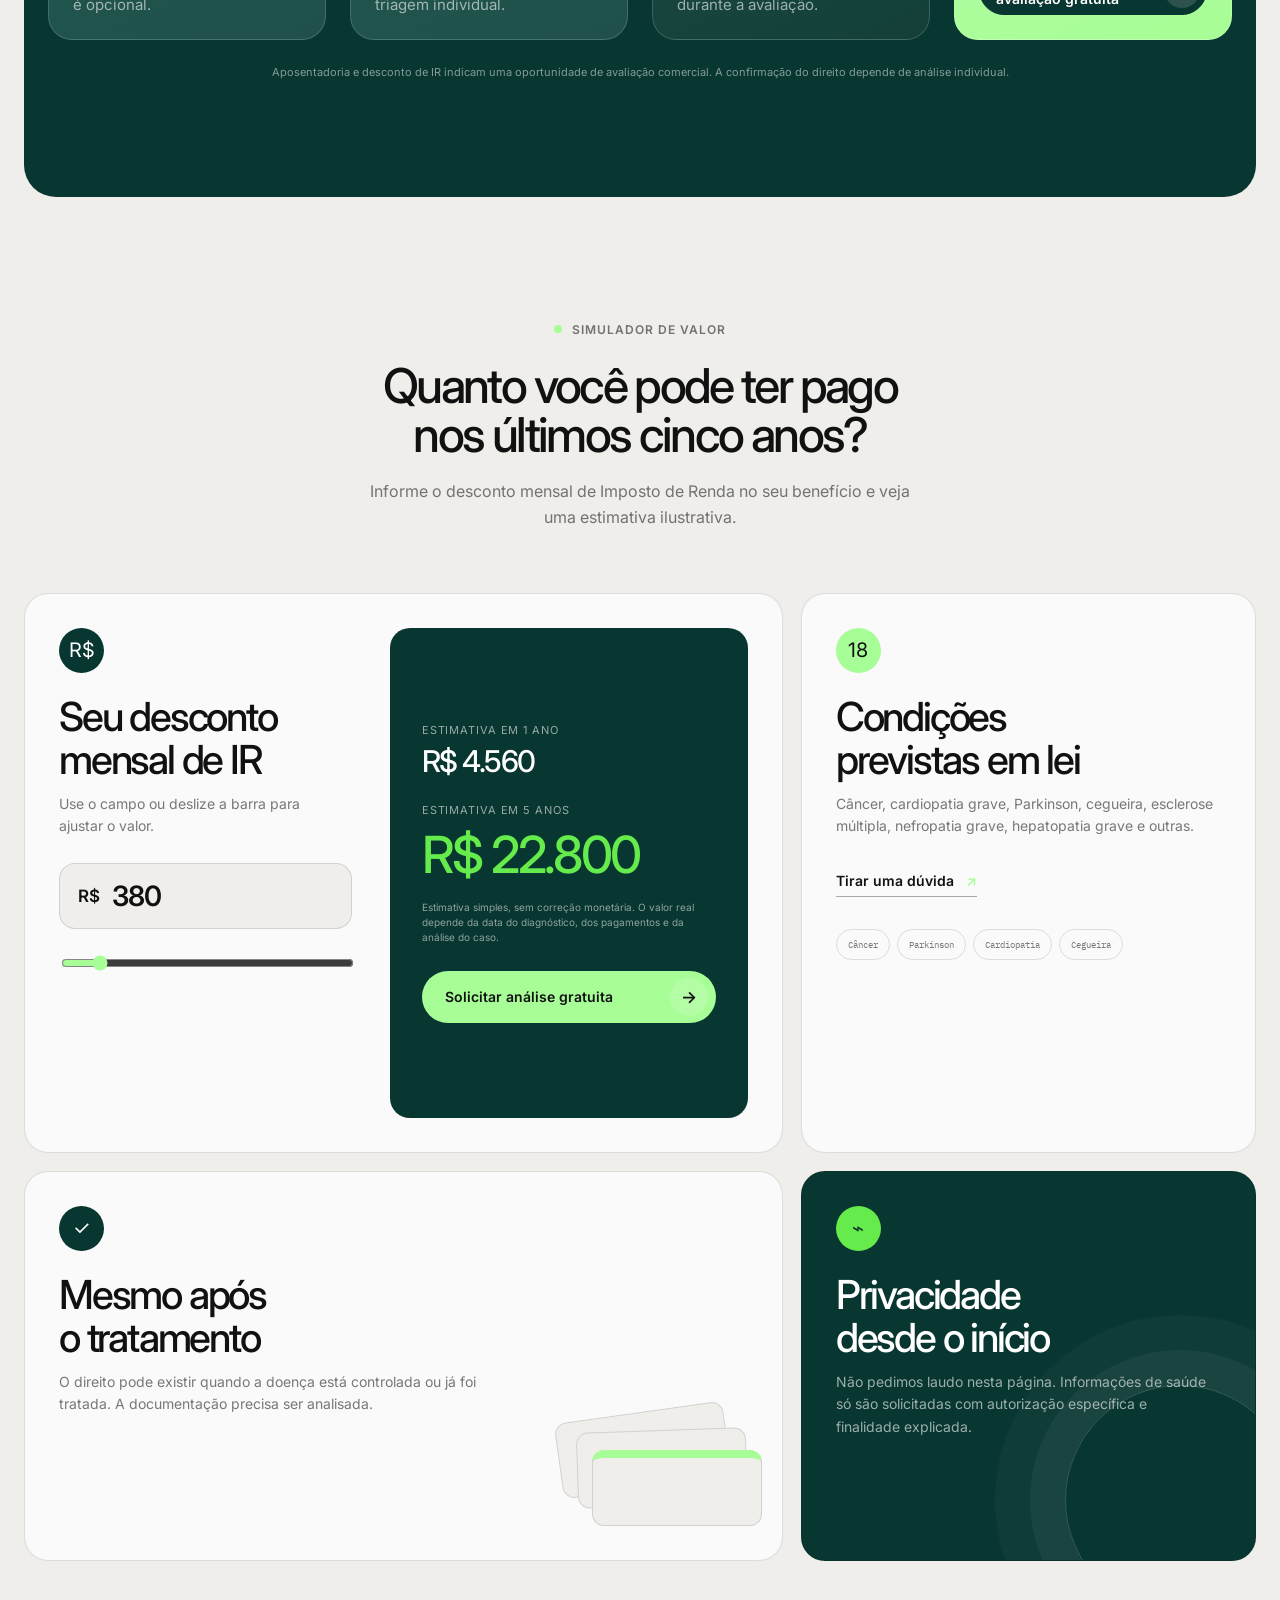
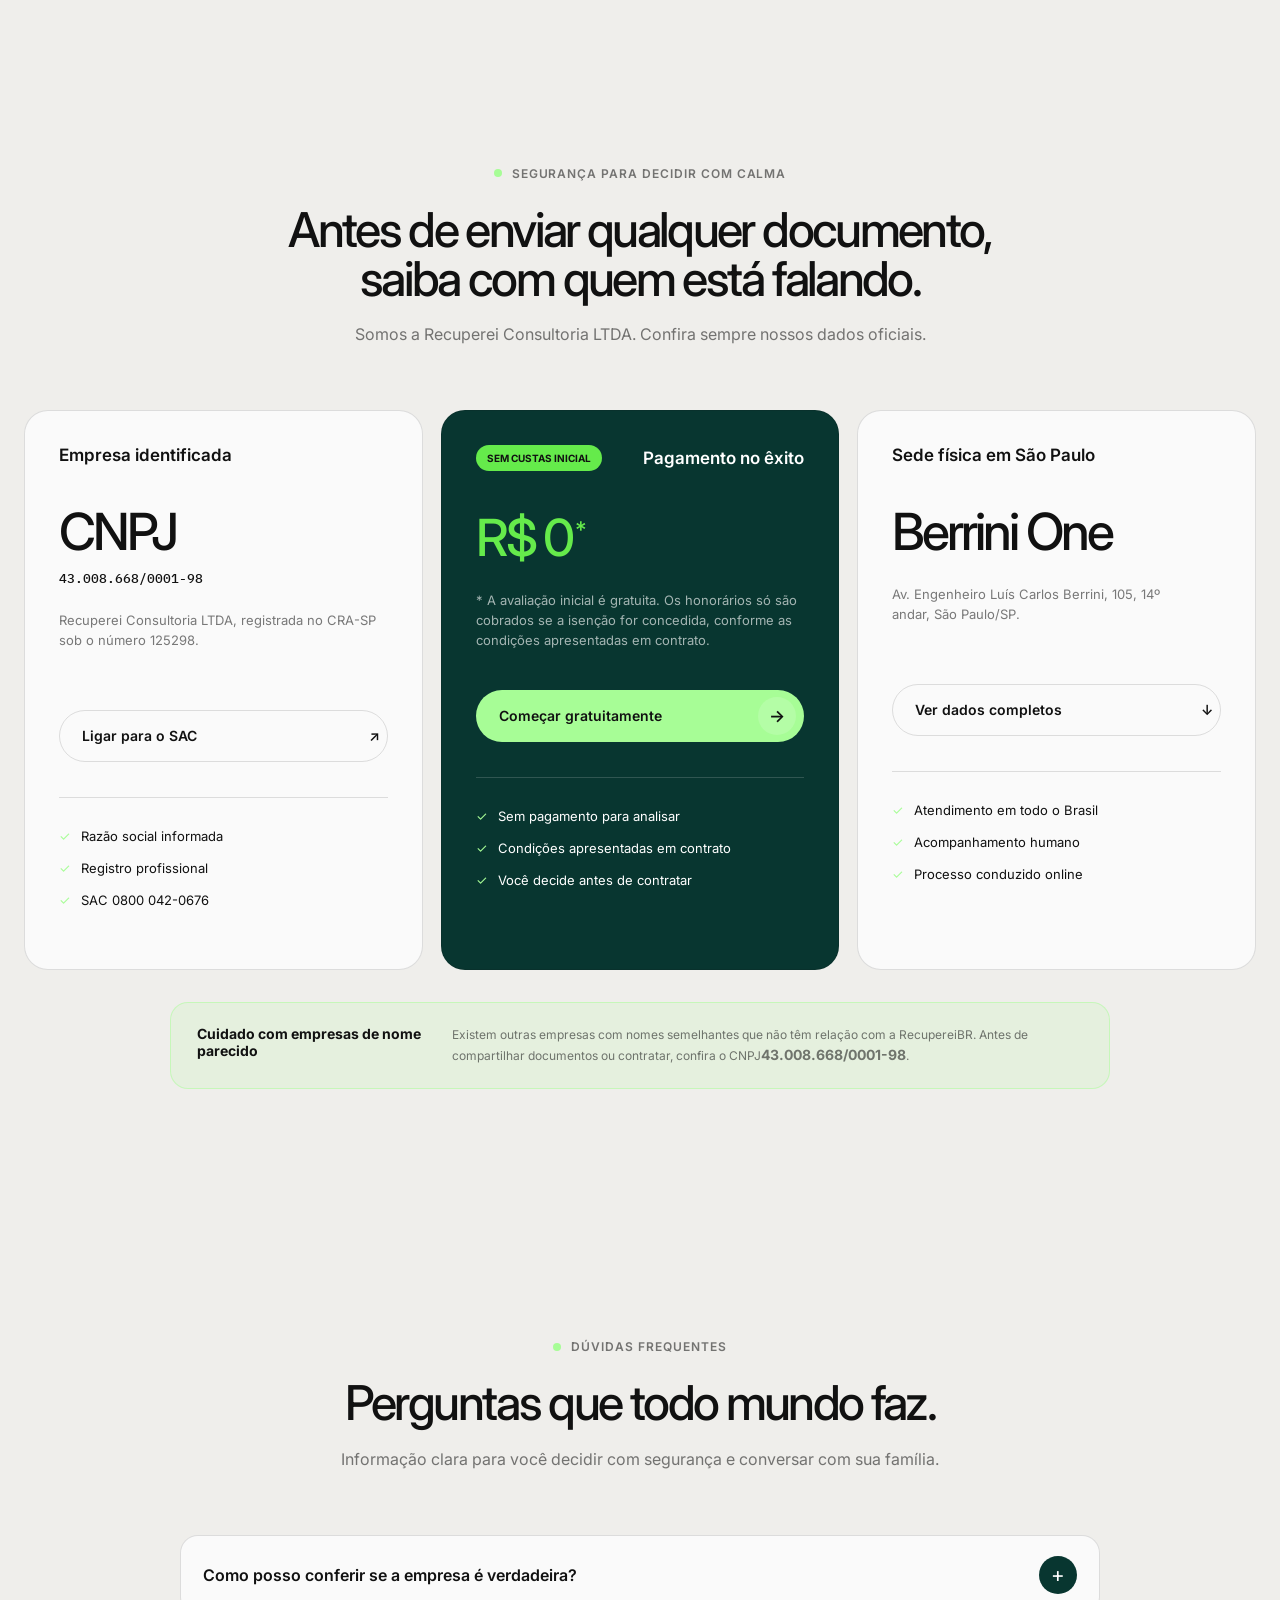
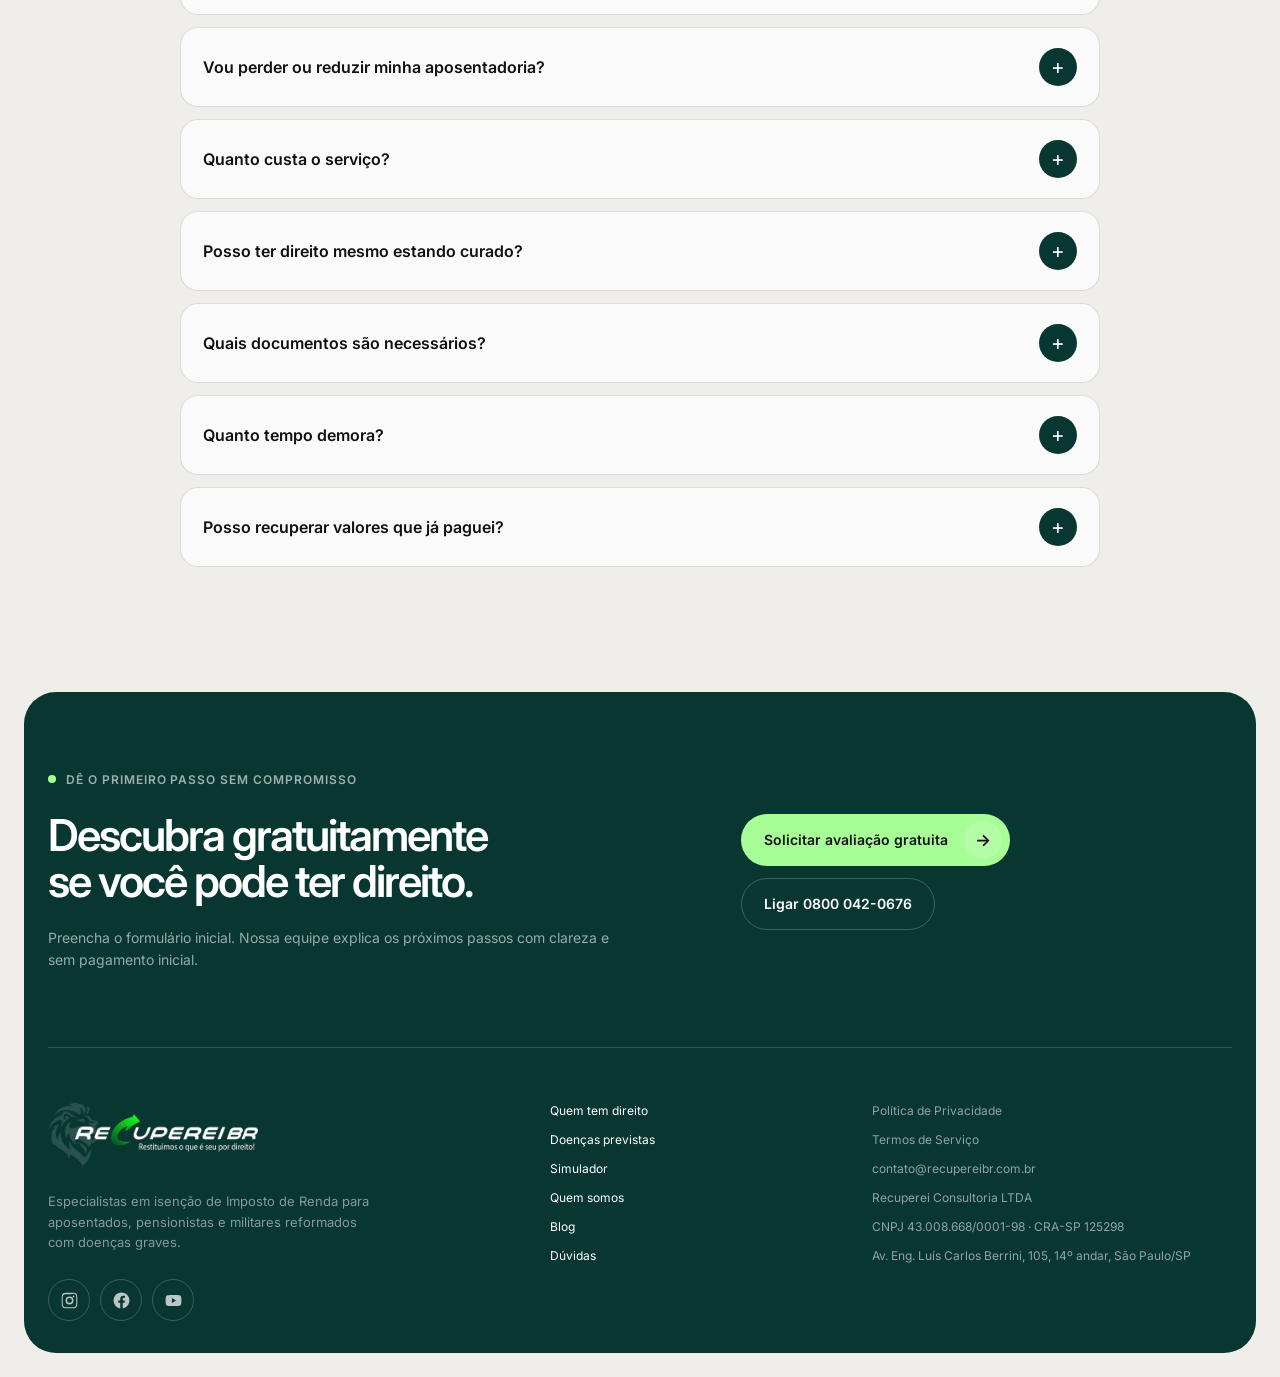
==== commit 9c7d0197: "Unify site lead intake in RD and correct conversion tracking and service copy" ====
--- a/index.html
+++ b/index.html
@@ -5,7 +5,7 @@
   <meta name="viewport" content="width=device-width, initial-scale=1.0">
   <meta name="description" content="Consultoria administrativa especializada na análise e condução de pedidos de isenção de Imposto de Renda por doença grave, conforme a Lei nº 7.713/88.">
   <title>RecupereiBR | Isenção de Imposto de Renda por doença grave</title>
-  <script src="tracking.js"></script>
+  <script src="tracking.js?v=20261021"></script>
   <link rel="canonical" href="https://recupereibr.com.br/">
   <link rel="icon" href="favicon.ico" sizes="any">
   <link rel="icon" type="image/png" href="assets/favicon-512.png" sizes="512x512">
@@ -77,6 +77,7 @@
             Quero verificar para mim
             <span class="button-dot" aria-hidden="true">→</span>
           </a>
+          <a class="button" href="/avaliacao?origem=hero_familiar">Quero ajudar um familiar <span aria-hidden="true">→</span></a>
         </div>
       </div>
 
@@ -97,8 +98,8 @@
         <div class="float-card transformation-card" data-parallax="26">
           <span class="float-icon orange">✦</span>
           <div>
-            <strong>Atendimento 24h pelo WhatsApp</strong>
-            <small>Orientação clara em cada etapa</small>
+            <strong>Envie sua mensagem a qualquer hora</strong>
+            <small>Equipe responde durante o expediente</small>
           </div>
         </div>
 
@@ -178,8 +179,8 @@
     <section class="section conditions-section" id="doencas">
       <div class="section-heading reveal" data-reveal="blur">
         <p class="eyebrow"><span></span> Condições previstas em lei</p>
-        <h2>As doenças que dão direito à&nbsp;isenção.</h2>
-        <p>A Lei nº 7.713/88 define as condições que garantem a isenção do Imposto de Renda para aposentados, pensionistas e militares reformados. O direito pode existir mesmo quando a doença já foi tratada ou está controlada.</p>
+        <h2>Condições previstas na legislação.</h2>
+        <p>A isenção depende do tipo de rendimento, da condição prevista em lei e da análise da documentação. O cadastro inicial serve para orientar essa avaliação; não confirma o direito. A Súmula 627 do STJ dispensa a demonstração de sintomas atuais ou de recidiva para a concessão ou manutenção da isenção.</p>
       </div>
 
       <p class="condition-pills-hint">Passe o mouse ou toque em uma condição para ver o que ela abrange.</p>
@@ -187,75 +188,75 @@
       <ul class="condition-pills reveal" data-reveal-stagger="scale" style="--reveal-step:38ms">
         <li>
           <button class="condition-pill" type="button" aria-describedby="cond-cancer">Neoplasia maligna (câncer)</button>
-          <span class="condition-tip" id="cond-cancer" role="tooltip">Crescimento anormal de células com potencial de se espalhar pelo corpo. Mesmo com a doença controlada ou já curada pode haver direito à isenção (Súmula 587 do STJ).</span>
+          <span class="condition-tip" id="cond-cancer" role="tooltip">Neoplasia maligna é uma das condições previstas em lei. Doença tratada ou controlada não dispensa a análise da documentação nem impede, por si só, a avaliação do pedido.</span>
         </li>
         <li>
           <button class="condition-pill" type="button" aria-describedby="cond-cardiopatia">Cardiopatia grave</button>
-          <span class="condition-tip" id="cond-cardiopatia" role="tooltip">Doença que reduz a capacidade funcional do coração. Entram casos como infarto, insuficiência cardíaca graus III e IV, doença isquêmica (CID I25), marca-passo, stent e ponte de safena ou mamária.</span>
+          <span class="condition-tip" id="cond-cardiopatia" role="tooltip">O enquadramento exige avaliação da cardiopatia grave. Infarto, stent, marca-passo ou cirurgia não confirmam, isoladamente, o direito à isenção.</span>
         </li>
         <li>
           <button class="condition-pill" type="button" aria-describedby="cond-parkinson">Doença de Parkinson</button>
-          <span class="condition-tip" id="cond-parkinson" role="tooltip">Distúrbio do sistema nervoso central que afeta o movimento, com tremores em repouso, rigidez muscular e lentidão dos movimentos (CID G20).</span>
+          <span class="condition-tip" id="cond-parkinson" role="tooltip">Doença de Parkinson está entre as condições previstas em lei. A equipe orienta sobre a documentação necessária à avaliação.</span>
         </li>
         <li>
           <button class="condition-pill" type="button" aria-describedby="cond-esclerose">Esclerose múltipla</button>
-          <span class="condition-tip" id="cond-esclerose" role="tooltip">Doença autoimune que destrói a mielina do sistema nervoso central, causando fraqueza, dormência, problemas de visão e dificuldade de coordenação.</span>
+          <span class="condition-tip" id="cond-esclerose" role="tooltip">Esclerose múltipla é uma condição prevista em lei. O pedido depende da documentação e do tipo de rendimento recebido.</span>
         </li>
         <li>
           <button class="condition-pill" type="button" aria-describedby="cond-cegueira">Cegueira (inclusive monocular)</button>
-          <span class="condition-tip" id="cond-cegueira" role="tooltip">Perda total da visão em um ou nos dois olhos. A lei considera cegueira a visão com até 5% de funcionalidade — acuidade visual 20/400 ou CID H54.4.</span>
+          <span class="condition-tip" id="cond-cegueira" role="tooltip">A avaliação da cegueira considera a documentação médica e as regras aplicáveis. Informe a condição à equipe, sem tentar definir sozinho o enquadramento.</span>
         </li>
         <li>
           <button class="condition-pill" type="button" aria-describedby="cond-nefropatia">Nefropatia grave</button>
-          <span class="condition-tip" id="cond-nefropatia" role="tooltip">Doença renal que leva de forma irreversível à insuficiência dos rins, com incapacidade para o trabalho ou risco de vida (CID N18). Quem faz hemodiálise se enquadra de forma objetiva.</span>
+          <span class="condition-tip" id="cond-nefropatia" role="tooltip">A legislação prevê nefropatia grave. O diagnóstico e a gravidade devem ser avaliados com a documentação do caso.</span>
         </li>
         <li>
           <button class="condition-pill" type="button" aria-describedby="cond-hepatopatia">Hepatopatia grave</button>
-          <span class="condition-tip" id="cond-hepatopatia" role="tooltip">Doença grave do fígado, que pode vir de hepatite, cirrose ou câncer hepático. Os diagnósticos contemplados são cirrose e hepatite C.</span>
+          <span class="condition-tip" id="cond-hepatopatia" role="tooltip">A legislação prevê hepatopatia grave. Ter uma doença no fígado não confirma automaticamente o enquadramento.</span>
         </li>
         <li>
           <button class="condition-pill" type="button" aria-describedby="cond-alienacao">Alienação mental</button>
-          <span class="condition-tip" id="cond-alienacao" role="tooltip">Estado mental decorrente de doença psíquica que deteriora os processos cognitivos a ponto de a pessoa não conseguir gerir a própria vida (CID F29). Pode abranger Alzheimer, demência e esquizofrenia.</span>
+          <span class="condition-tip" id="cond-alienacao" role="tooltip">Alienação mental é a expressão usada na legislação. O enquadramento depende de avaliação e documentação; um diagnóstico isolado não confirma o direito.</span>
         </li>
         <li>
           <button class="condition-pill" type="button" aria-describedby="cond-paralisia">Paralisia irreversível e incapacitante</button>
-          <span class="condition-tip" id="cond-paralisia" role="tooltip">Perda permanente do movimento de partes do corpo, incluindo amputação, paraplegia e tetraplegia. É preciso laudo que ateste a incapacidade permanente e a irreversibilidade da lesão.</span>
+          <span class="condition-tip" id="cond-paralisia" role="tooltip">A condição prevista é paralisia irreversível e incapacitante. A equipe orienta a análise da documentação específica.</span>
         </li>
         <li>
           <button class="condition-pill" type="button" aria-describedby="cond-tuberculose">Tuberculose ativa</button>
-          <span class="condition-tip" id="cond-tuberculose" role="tooltip">Infecção bacteriana que atinge principalmente os pulmões, mas também gânglios e pleura. A lei considera apenas enquanto a doença está ativa e transmissível.</span>
+          <span class="condition-tip" id="cond-tuberculose" role="tooltip">Tuberculose ativa é a condição mencionada na lei. O histórico, as datas e a documentação precisam ser avaliados individualmente.</span>
         </li>
         <li>
           <button class="condition-pill" type="button" aria-describedby="cond-hanseniase">Hanseníase</button>
-          <span class="condition-tip" id="cond-hanseniase" role="tooltip">Doença infecciosa crônica que afeta a pele e os nervos periféricos, com perda de sensibilidade e deformidades (CID A30). Precisa estar ativa: casos já curados não se enquadram.</span>
+          <span class="condition-tip" id="cond-hanseniase" role="tooltip">Hanseníase é uma condição prevista em lei. Tratamento ou controle da doença não devem ser usados como motivo automático de descarte.</span>
         </li>
         <li>
           <button class="condition-pill" type="button" aria-describedby="cond-fibrose">Fibrose cística (mucoviscidose)</button>
-          <span class="condition-tip" id="cond-fibrose" role="tooltip">Doença genética que produz secreções espessas nos pulmões e no pâncreas, com tosse crônica, infecções respiratórias e dificuldade para ganhar peso.</span>
+          <span class="condition-tip" id="cond-fibrose" role="tooltip">Fibrose cística, também chamada mucoviscidose, está entre as condições previstas em lei.</span>
         </li>
         <li>
           <button class="condition-pill" type="button" aria-describedby="cond-espondilo">Espondiloartrose anquilosante</button>
-          <span class="condition-tip" id="cond-espondilo" role="tooltip">Doença inflamatória crônica que funde as articulações da coluna, com dor nas costas, rigidez matinal e perda de mobilidade (CID M45). Precisa ser anquilosante para se enquadrar.</span>
+          <span class="condition-tip" id="cond-espondilo" role="tooltip">Espondiloartrose anquilosante é a condição mencionada na legislação. Outros problemas de coluna não se equiparam automaticamente a ela.</span>
         </li>
         <li>
           <button class="condition-pill" type="button" aria-describedby="cond-paget">Doença de Paget em estados avançados</button>
-          <span class="condition-tip" id="cond-paget" role="tooltip">Remodelação óssea anormal que deixa os ossos frágeis e deformados, com dor e fraturas frequentes. Só é considerada em estados avançados (osteíte deformante).</span>
+          <span class="condition-tip" id="cond-paget" role="tooltip">A previsão legal se refere aos estados avançados da doença de Paget, também chamada osteíte deformante.</span>
         </li>
         <li>
           <button class="condition-pill" type="button" aria-describedby="cond-radiacao">Contaminação por radiação</button>
-          <span class="condition-tip" id="cond-radiacao" role="tooltip">Exposição a níveis perigosos de radiação ionizante, como no acidente com o césio-137. Não precisa ter sido causada especificamente pelo césio-137.</span>
+          <span class="condition-tip" id="cond-radiacao" role="tooltip">Contaminação por radiação é uma hipótese prevista em lei. A avaliação considera o histórico e os documentos do caso.</span>
         </li>
         <li>
           <button class="condition-pill" type="button" aria-describedby="cond-aids">AIDS (HIV)</button>
-          <span class="condition-tip" id="cond-aids" role="tooltip">Síndrome da imunodeficiência adquirida, causada pelo vírus HIV, que compromete o sistema imunológico. Vale mesmo com carga viral indetectável, desde que haja laudo com CID B24.</span>
+          <span class="condition-tip" id="cond-aids" role="tooltip">Síndrome da imunodeficiência adquirida é uma condição prevista em lei. A equipe orienta a avaliação individual e os documentos necessários.</span>
         </li>
         <li>
           <button class="condition-pill" type="button" aria-describedby="cond-molestia">Moléstia profissional</button>
-          <span class="condition-tip" id="cond-molestia" role="tooltip">Doença desencadeada ou agravada pelo trabalho exercido, como LER/DORT, túnel do carpo, surdez, rouquidão, depressão e burnout ocupacionais. É preciso laudo ligando a doença à atividade.</span>
+          <span class="condition-tip" id="cond-molestia" role="tooltip">Moléstia profissional exige análise da relação entre a condição e a atividade exercida. Não basta informar o nome de uma doença.</span>
         </li>
         <li>
           <button class="condition-pill" type="button" aria-describedby="cond-acidente">Acidente em serviço</button>
-          <span class="condition-tip" id="cond-acidente" role="tooltip">Lesão ocorrida durante o exercício da atividade profissional, com aposentadoria por invalidez decorrente do acidente. É preciso laudo médico atestando o nexo com a atividade exercida.</span>
+          <span class="condition-tip" id="cond-acidente" role="tooltip">A legislação também prevê situações de reforma ou aposentadoria motivadas por acidente em serviço. O histórico funcional e a documentação precisam ser analisados.</span>
         </li>
       </ul>
     </section>
@@ -354,94 +355,16 @@
 
     <section class="impact-section" id="direito">
       <div class="impact-heading reveal" data-reveal="blur">
-        <div>
-          <p class="eyebrow eyebrow-light"><span></span> Autoatendimento</p>
-          <h2>Faça sua pré-análise de forma rápida e prática: envie seu laudo e agilize seu&nbsp;atendimento!</h2>
-        </div>
-        <p>Assim, nossa equipe recebe os dados antecipadamente e consegue oferecer um atendimento mais eficiente e direcionado para você.</p>
-      </div>
-
-      <!-- data-endpoint: URL que recebe o formulário (multipart/form-data, por causa dos anexos).
-           Pode ser definida aqui ou em window.RECUPEREIBR_SELFSERVICE_ENDPOINT. -->
-      <form class="impact-grid eligibility-grid selfservice-form" id="selfservice-form" data-endpoint="https://webhook.eversync.space/webhook/f48d604b-f410-4be3-a20b-4d8bbcb1523e" novalidate data-reveal-stagger style="--reveal-step:110ms">
-        <article class="impact-card selfservice-card reveal" data-step="1">
-          <div class="step-label"><span>01</span><strong>Passo 1</strong></div>
-          <div class="selfservice-body">
-            <h4>Quem é você</h4>
-
-            <label class="field">
-              <span>Nome completo</span>
-              <input type="text" name="name" autocomplete="name" required>
-            </label>
-
-            <label class="field">
-              <span>WhatsApp</span>
-              <input type="tel" name="phone" inputmode="tel" autocomplete="tel" placeholder="(11) 90000-0000" required>
-            </label>
-
-            <label class="field">
-              <span>O que você recebe</span>
-              <select name="benefit" required>
-                <option value="">Selecione</option>
-                <option value="Aposentadoria">Aposentado</option>
-                <option value="Pensão">Pensionista</option>
-                <option value="Previdência privada">Beneficiário de previdência privada</option>
-              </select>
-            </label>
-          </div>
-        </article>
-
-        <article class="impact-card selfservice-card reveal" data-step="2" data-locked="true">
-          <div class="step-label"><span>02</span><strong>Passo 2</strong></div>
-          <p class="step-lock"><span aria-hidden="true">🔒</span> Complete o passo 1 para liberar</p>
-          <div class="selfservice-body">
-            <h4>Quanto é descontado</h4>
-            <p class="field-help">Veja no seu holerite o valor de Imposto de Renda descontado todo mês.</p>
-
-            <label class="field">
-              <span>Desconto mensal de IR</span>
-              <div class="field-currency">
-                <i aria-hidden="true">R$</i>
-                <input type="text" name="monthlyIr" inputmode="numeric" placeholder="900" required>
-              </div>
-            </label>
-
-            <p class="field-note" id="selfservice-estimate">Em cinco anos, isso representa cerca de <strong>R$ 0</strong>.</p>
-          </div>
-        </article>
-
-        <article class="impact-card selfservice-card reveal" data-step="3" data-locked="true">
-          <div class="step-label"><span>03</span><strong>Passo 3</strong></div>
-          <p class="step-lock"><span aria-hidden="true">🔒</span> Complete o passo 2 para liberar</p>
-          <div class="selfservice-body">
-            <h4>Exames e laudos</h4>
-            <p class="field-help">Anexe laudos ou exames com o CID para o especialista analisar o enquadramento.</p>
-
-            <label class="field field-file">
-              <span>Anexar arquivos</span>
-              <input type="file" name="documents" accept=".pdf,.jpg,.jpeg,.png,.heic" multiple required>
-              <em id="selfservice-files">PDF, JPG, PNG ou HEIC · até 5 arquivos e 15 MB no total</em>
-            </label>
-
-            <label class="field-consent">
-              <input type="checkbox" name="healthConsent" required>
-              <span>Autorizo a RecupereiBR a receber e analisar meus dados de saúde para avaliar o direito à isenção, conforme a <a href="/privacidade" target="_blank" rel="noopener">Política de Privacidade</a>.</span>
-            </label>
-          </div>
-        </article>
-
-        <article class="impact-card impact-orange eligibility-cta selfservice-cta reveal" data-step="4" data-locked="true">
-          <div class="step-label step-label-final"><span>✓</span><strong>Próximo passo</strong></div>
-          <img class="selfservice-mascot" src="assets/mascote-recupereibr.webp" alt="" aria-hidden="true">
-          <div>
-            <h4>Tudo preenchido?</h4>
-            <p id="selfservice-cta-text">Complete os três passos ao lado para liberar o envio.</p>
-            <button class="text-link selfservice-submit" type="submit" disabled>Quero a análise gratuita <span>→</span></button>
-            <p class="form-message" id="selfservice-message" role="status" aria-live="polite"></p>
-          </div>
-        </article>
-      </form>
-      <p class="eligibility-note reveal">O preenchimento dos campos não representa garantia de aprovação. A confirmação depende da análise do caso e da documentação.</p>
+        <div><p class="eyebrow eyebrow-light"><span></span> Avaliação inicial</p><h2>Comece com três perguntas, sem enviar documentos.</h2></div>
+        <p>Você informa seu contato e responde sobre aposentadoria, Imposto de Renda e, se souber, a condição de saúde. Nossa equipe esclarece as dúvidas no atendimento.</p>
+      </div>
+      <div class="impact-grid eligibility-grid" data-reveal-stagger>
+        <article class="impact-card reveal"><div class="step-label"><span>01</span><strong>Cadastro</strong></div><h4>Conte o essencial</h4><p>Use o formulário de avaliação. A pergunta sobre doença é opcional.</p></article>
+        <article class="impact-card reveal"><div class="step-label"><span>02</span><strong>Conversa</strong></div><h4>Entenda os próximos passos</h4><p>Um responsável confirma o benefício e o desconto de IR. Se você não souber ou já for isento, peça uma triagem individual.</p></article>
+        <article class="impact-card reveal"><div class="step-label"><span>03</span><strong>Orientação</strong></div><h4>Decida com informação</h4><p>Documentos, eventual restituição e condições de contratação são explicados durante a avaliação.</p></article>
+        <article class="impact-card impact-orange eligibility-cta reveal"><div class="step-label"><span>✓</span><strong>Próximo passo</strong></div><h4>Vamos avaliar seu caso?</h4><p>Você também pode ajudar um familiar, com a autorização dele.</p><a class="text-link" href="/avaliacao?origem=home_avaliacao">Solicitar avaliação gratuita <span>→</span></a></article>
+      </div>
+      <p class="eligibility-note reveal">Aposentadoria e desconto de IR indicam uma oportunidade de avaliação comercial. A confirmação do direito depende de análise individual.</p>
     </section>
 
     <section class="section feature-section" id="simulador">
